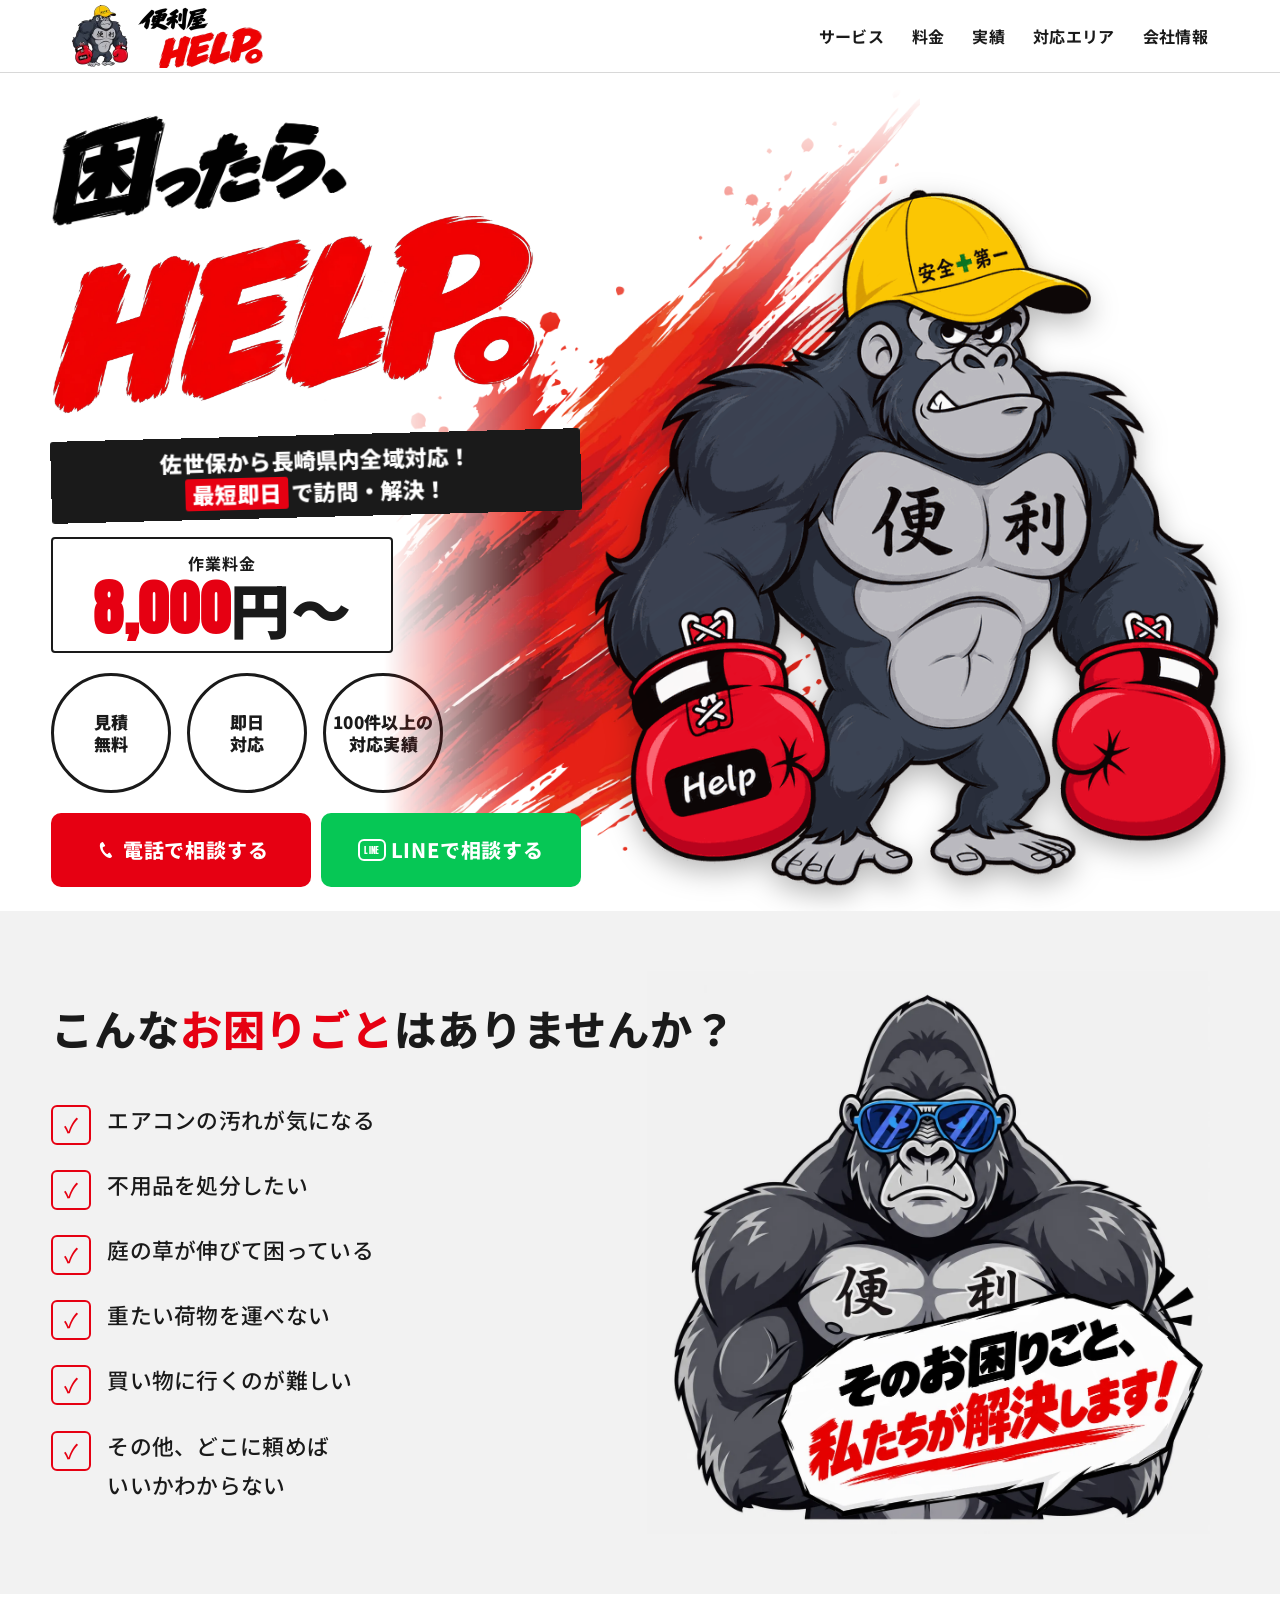
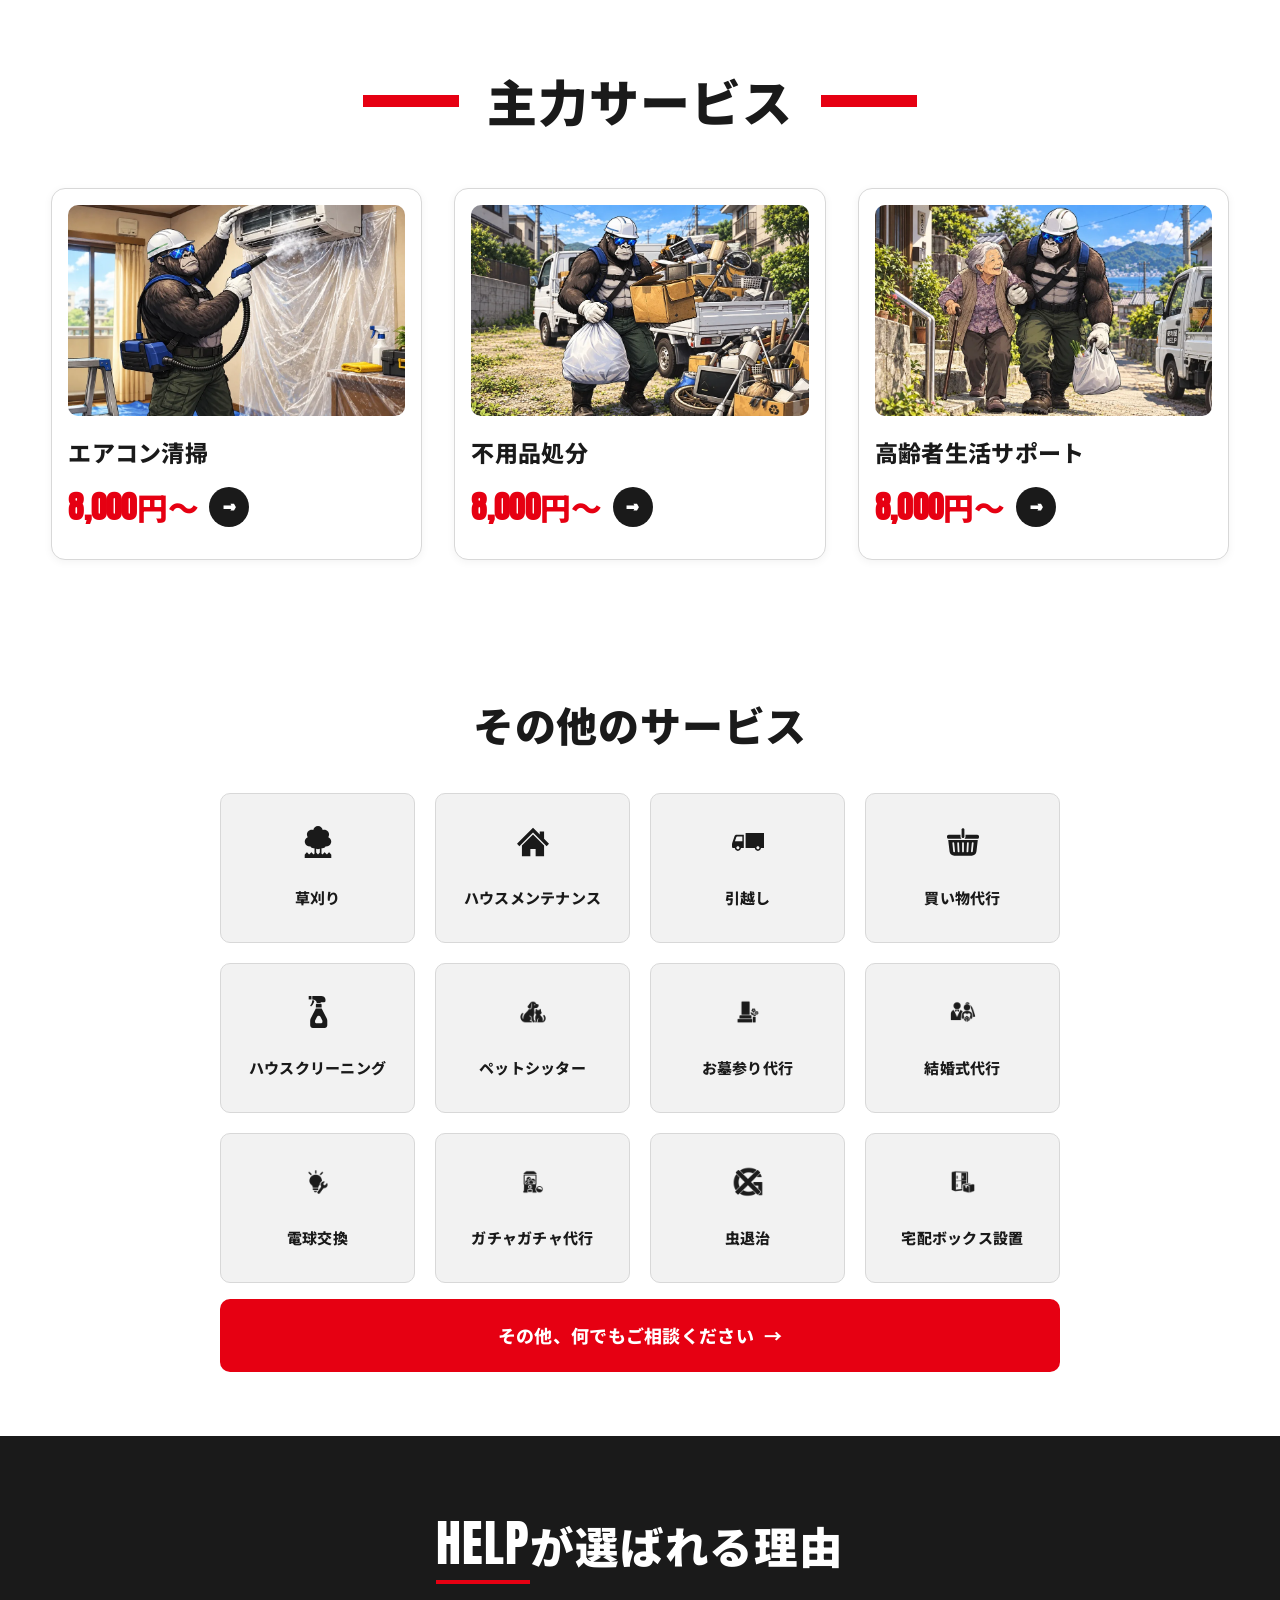
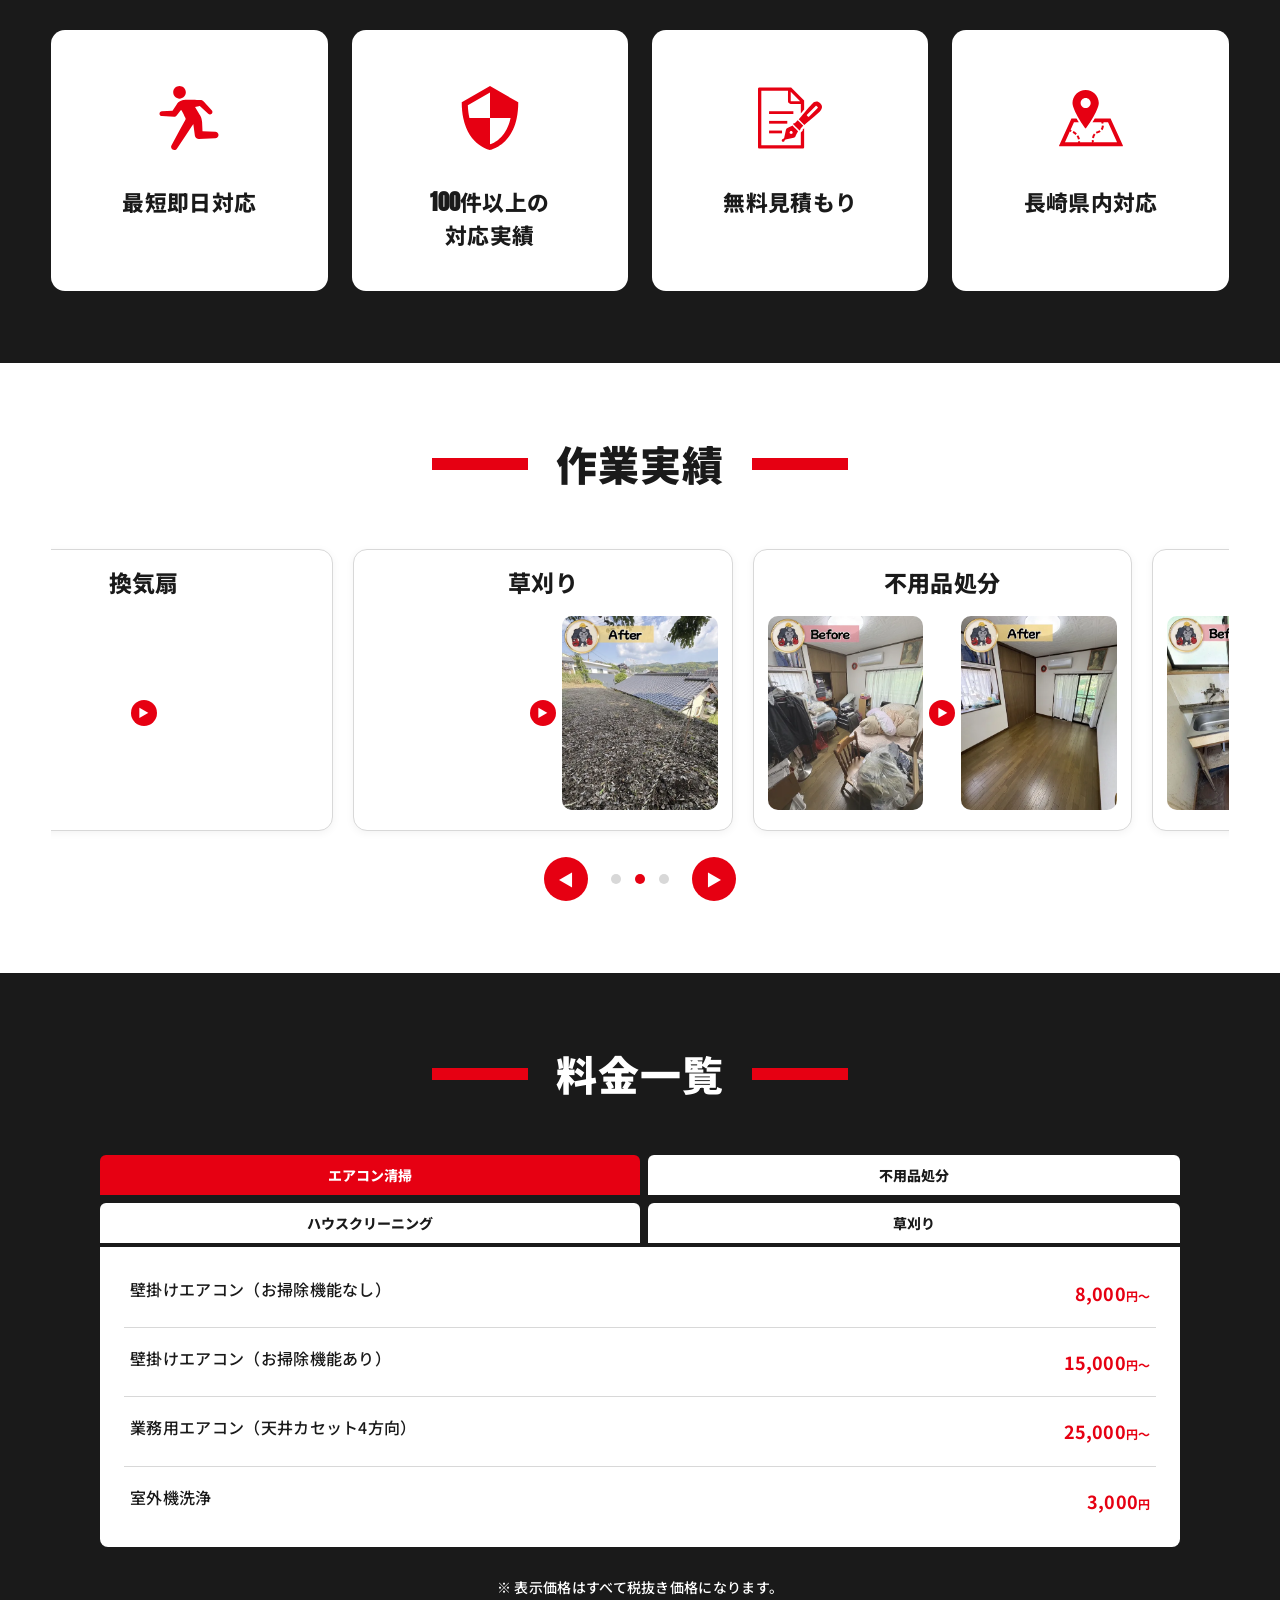
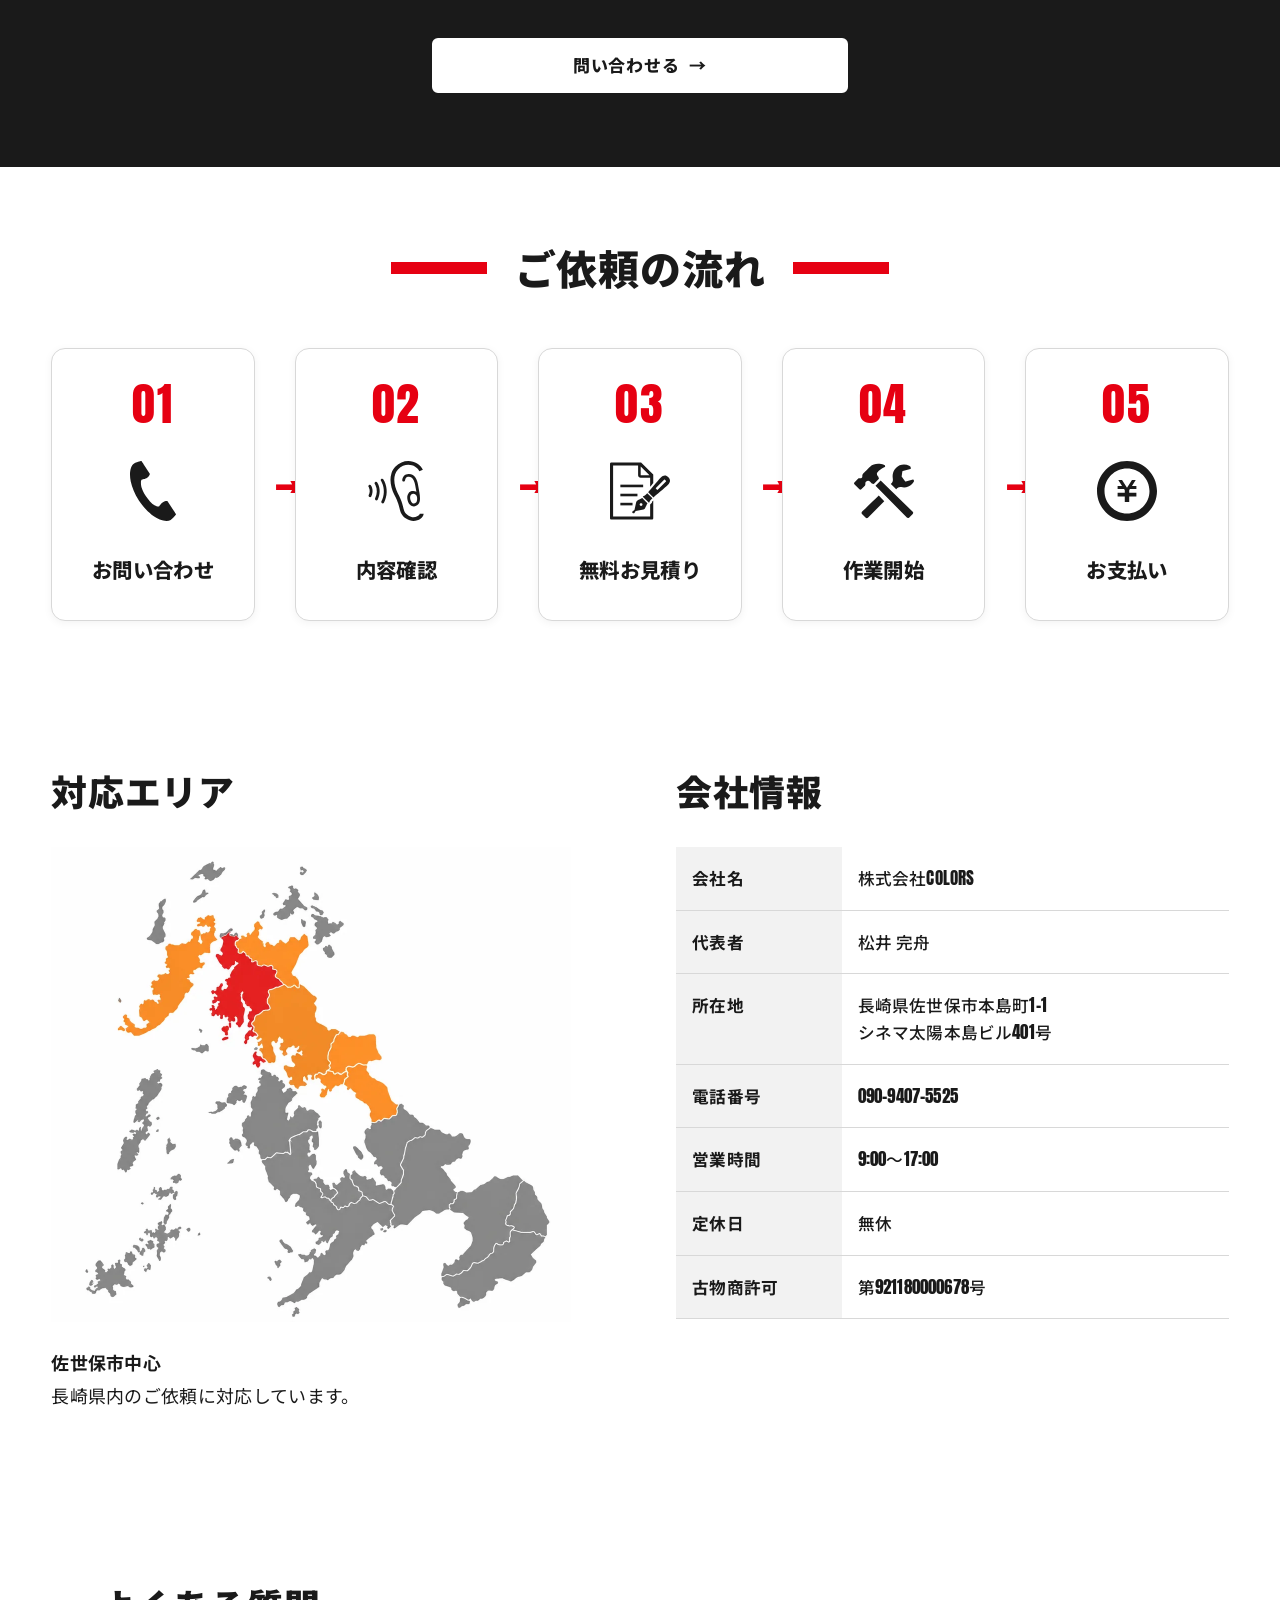
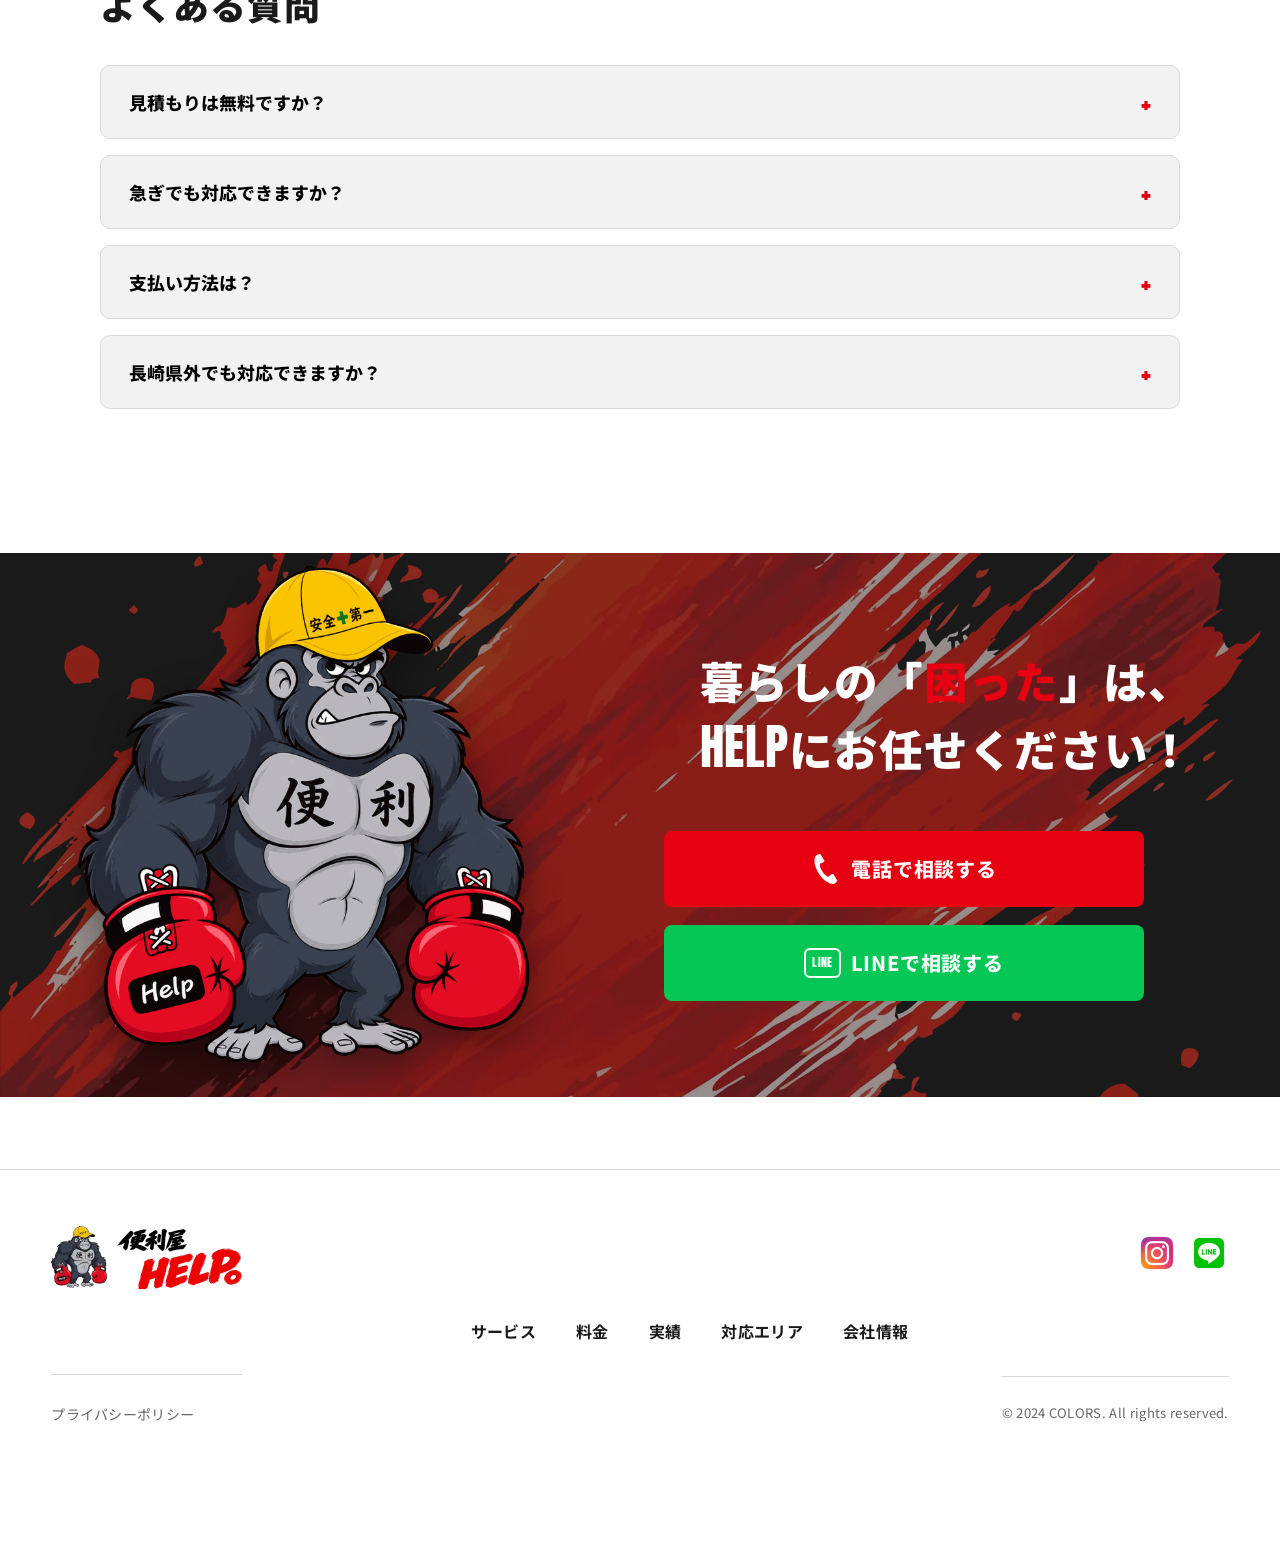
==== index.html @ cf002271 "料金一覧の価格フォントをAntonからNoto Sans JP Boldに変更 価格表示が太すぎるとの指摘を受け、数字部分のフォントをAnton/Zen Kaku Gothic Newから本文と同じN" ====
<!DOCTYPE html>
<html lang="ja">
<head>
<meta charset="UTF-8">
<meta name="viewport" content="width=device-width, initial-scale=1.0">
<title>便利屋HELP | ワイヤーフレーム</title>
<meta name="robots" content="noindex, nofollow">
<meta name="description" content="便利屋HELP モバイル版ワイヤーフレーム（骨格）。テキスト・画像は後から差し替え可能な構造。">
<link rel="preload" as="image" href="images/fv-komattara.webp" type="image/webp">
<link rel="preload" as="image" href="images/fv-help.webp" type="image/webp">
<link rel="preload" as="image" href="images/fv-gorilla.png">
<link rel="preload" as="image" type="image/webp" imagesrcset="images/fv-bg-red-1280.webp 1280w, images/fv-bg-red-2560.webp 2560w" imagesizes="(min-width: 960px) 70vw, 100vw">
<link rel="preload" as="image" href="images/gorilla-2.webp" type="image/webp">
<link rel="preconnect" href="https://fonts.googleapis.com">
<link rel="preconnect" href="https://fonts.gstatic.com" crossorigin>
<link href="https://fonts.googleapis.com/css2?family=Anton&family=Noto+Sans+JP:wght@400;500;700;800;900&family=Zen+Kaku+Gothic+New:wght@900&display=swap" rel="stylesheet">
<script>
/* スクロールアニメーション用：JSが動く環境だけ非表示状態を有効にする
   （視差効果を減らす設定では付けない）。script.js が読み込めなかった時の保険として
   4秒たっても準備完了にならなければ外す。 */
(function () {
  var root = document.documentElement;
  if (!window.matchMedia || window.matchMedia('(prefers-reduced-motion: reduce)').matches) { return; }
  root.classList.add('js-anim');
  setTimeout(function () {
    if (!window.helpRevealReady) { root.classList.remove('js-anim'); }
  }, 4000);
})();
</script>
<link rel="stylesheet" href="style.css?v=20261015-4">
</head>
<body>

<!-- ============================================================
     OPENING LOADER
     ゲージ(円)→ゲージ・ゴリラをフェードアウト→決め台詞を画面いっぱいに表示
     →フェードアウトの演出。
     参考実装: hertz-sasebo/HOME-PAGE の #loader と同じ仕組み
     （SVG円のstroke-dasharray/dashoffsetでゲージ描画、
     requestAnimationFrame + easeInOutCubicで進行）。
     ゴリラ画像(images/fv-gorilla.png)をゲージの先端に乗せて
     円周上を一周させ、決め台詞はFVと同じ画像
     （fv-komattara.png / fv-help.png）を使い回す。
     ============================================================ -->
<div id="openingLoader" class="opening-loader" role="status" aria-label="読み込み中">
  <div class="opening-loader__inner">
    <div class="opening-loader__ring-wrap" id="openingLoaderRingWrap">
      <svg class="opening-loader__ring" viewBox="0 0 100 100" aria-hidden="true">
        <circle class="opening-loader__track" cx="50" cy="50" r="42"></circle>
        <circle id="openingLoaderArc" class="opening-loader__progress" cx="50" cy="50" r="42" transform="rotate(-90 50 50)"></circle>
      </svg>
      <img class="opening-loader__gorilla" id="openingLoaderGorilla" src="images/fv-gorilla.png" width="700" height="769" alt="" aria-hidden="true">
    </div>
    <div class="opening-loader__foot">
      <span id="openingLoaderCounter" class="opening-loader__counter">000%</span>
    </div>
  </div>
  <div id="openingLoaderCopy" class="opening-loader__copy">
    <picture><source srcset="images/fv-komattara.webp" type="image/webp"><img class="opening-loader__copy-jp" id="openingLoaderJp" src="images/fv-komattara.png?v=20261015" alt="困ったら、" width="1340" height="637"></picture>
    <picture><source srcset="images/fv-help.webp" type="image/webp"><img class="opening-loader__copy-help" id="openingLoaderHelp" src="images/fv-help.png?v=20261015" alt="HELP。" width="1658" height="683"></picture>
  </div>
  <button type="button" class="opening-loader__skip" id="openingLoaderSkip" aria-label="演出をスキップ">SKIP</button>
</div>
<noscript><style>#openingLoader{display:none}</style></noscript>
<script>
/* JS無効時・2回目以降の訪問時に一瞬でも表示させないための
   同期的な先行チェック（本体の演出ロジックはscript.js側）。 */
(function () {
  try {
    if (sessionStorage.getItem('helpOpeningLoaderShown') === '1') {
      var el = document.getElementById('openingLoader');
      if (el) { el.style.display = 'none'; }
    }
  } catch (e) {}
})();
</script>

<!-- ============================================================
     HEADER
     ============================================================ -->
<header class="site-header" id="siteHeader">
  <div class="container header-inner">
    <a href="#fv" class="logo">
      <picture><source srcset="images/logo-help-gorilla.webp" type="image/webp"><img src="images/logo-help-gorilla.png?v=20261015" alt="便利屋HELP" class="logo__img" width="382" height="126"></picture>
    </a>

    <nav class="gnav" id="gnav" aria-label="グローバルナビゲーション">
      <ul class="gnav__list">
        <li><a href="#main-services">サービス</a></li>
        <li><a href="#prices">料金</a></li>
        <li><a href="#works">実績</a></li>
        <li><a href="#area-company">対応エリア</a></li>
        <li><a href="#area-company">会社情報</a></li>
      </ul>
    </nav>

    <button type="button" class="hamburger" id="hamburger" aria-label="メニューを開く" aria-expanded="false" aria-controls="gnav">
      <span></span><span></span><span></span>
    </button>
  </div>
</header>

<main>

  <!-- ============================================================
       01 | ファーストビュー
       ============================================================ -->
  <section id="fv" class="section fv" data-reveal-on="loader">
    <div class="fv__inner">

      <h1 class="fv__title reveal" data-reveal-delay="0.1">
        <picture><source srcset="images/fv-komattara.webp" type="image/webp"><img class="fv__title-img fv__title-img--jp" src="images/fv-komattara.png?v=20261015" alt="困ったら、" width="1340" height="637"></picture>
        <picture><source srcset="images/fv-help.webp" type="image/webp"><img class="fv__title-img fv__title-img--help" src="images/fv-help.png?v=20261015" alt="HELP。" width="1658" height="683"></picture>
      </h1>

      <div class="fv__visual">
        <picture><source type="image/webp" srcset="images/fv-bg-red-1280.webp 1280w, images/fv-bg-red-2560.webp 2560w" sizes="(min-width: 960px) 70vw, 100vw"><img class="fv__visual-bg reveal reveal--fade" data-reveal-delay="0.25" src="images/fv-bg-red-1280.png" alt="" aria-hidden="true" width="1280" height="1904"></picture>
        <img class="fv__gorilla reveal reveal--right" data-reveal-delay="0.25" src="images/fv-gorilla.png" alt="便利屋HELPのゴリラキャラクター" width="700" height="769">
        <p class="fv__band reveal" data-reveal-delay="0.4">
          <span class="fv__band-line">佐世保から長崎県内全域対応！</span>
          <span class="fv__band-line"><span class="fv__band-em">最短即日</span>で訪問・解決！</span>
        </p>
      </div>

      <p class="fv__price reveal" data-reveal-delay="0.4">
        <span class="fv__price-label">作業料金</span>
        <span class="fv__price-value"><span class="fv__price-num">8,000</span>円〜</span>
      </p>

      <ul class="fv__badges reveal" data-reveal-delay="0.4">
        <li class="fv__badge">見積<br>無料</li>
        <li class="fv__badge">即日<br>対応</li>
        <li class="fv__badge">100件以上の<br>対応実績</li>
      </ul>

      <div class="fv__cta reveal" data-reveal-delay="0.55">
        <a href="tel:09065869995" class="btn btn--tel">
          <span class="btn__icon btn__icon--phone" aria-hidden="true"><i class="icon" style="--icon:url(images/icons/phone.svg)"></i></span>
          電話で相談する
        </a>
        <a href="https://lin.ee/pJm7vTQ" class="btn btn--line">
          <span class="btn__icon" aria-hidden="true">LINE</span>
          LINEで相談する
        </a>
      </div>

      <a class="fv__scroll" href="#problems">
        SCROLL
      </a>

    </div>
  </section>


  <!-- ============================================================
       03 | こんなお困りごとはありませんか？
       ============================================================ -->
  <section id="problems" class="section problems">
    <div class="container problems__inner" data-reveal-together>
      <div class="problems__body">
        <h2 class="heading heading--plain reveal">
          こんな<span class="is-red">お困りごと</span>は<br>ありませんか？
        </h2>

        <ul class="problem-list" data-reveal-delay="0.1" data-reveal-stagger="0.08">
          <li class="reveal reveal--left">エアコンの汚れが気になる</li>
          <li class="reveal reveal--left">不用品を処分したい</li>
          <li class="reveal reveal--left">庭の草が伸びて困っている</li>
          <li class="reveal reveal--left">重たい荷物を運べない</li>
          <li class="reveal reveal--left">買い物に行くのが難しい</li>
          <li class="reveal reveal--left">その他、どこに頼めば<br class="problems__break">いいかわからない</li>
        </ul>
      </div>

      <div class="problems__char">
        <picture><source srcset="images/gorilla-2.webp" type="image/webp"><img class="problems__gorilla reveal reveal--pop" data-reveal-delay="0.8" src="images/gorilla-2.jpg?v=20261015" alt="" width="1254" height="1254"></picture>
        <picture><source srcset="images/そのお困りごと、私たちが解決します！.webp" type="image/webp"><img class="problems__balloon reveal reveal--pop" data-reveal-delay="0.9" src="images/そのお困りごと、私たちが解決します！.png?v=20261015" alt="そのお困りごと、私たちが解決します！" width="1000" height="667"></picture>
      </div>
    </div>
  </section>


  <!-- ============================================================
       04 | 主力サービス
       ============================================================ -->
  <section id="main-services" class="section main-services">
    <div class="container">
      <h2 class="heading heading--slash reveal">主力サービス</h2>

      <div class="service-cards" data-reveal-delay="0.1" data-reveal-stagger="0.12">
        <article class="service-card reveal">
          <picture><source srcset="images/services/aircon-cleaning.webp" type="image/webp"><img src="images/services/aircon-cleaning.jpg?v=20261015" alt="エアコン清掃" class="service-card__img" width="1000" height="625" loading="lazy" decoding="async"></picture>
          <h3 class="service-card__name">エアコン清掃</h3>
          <p class="service-card__price">8,000円〜 <span class="service-card__arrow" aria-hidden="true">→</span></p>
        </article>

        <article class="service-card reveal">
          <picture><source srcset="images/services/waste-disposal.webp" type="image/webp"><img src="images/services/waste-disposal.jpg?v=20261015" alt="不用品処分" class="service-card__img" width="1000" height="625" loading="lazy" decoding="async"></picture>
          <h3 class="service-card__name">不用品処分</h3>
          <p class="service-card__price">8,000円〜 <span class="service-card__arrow" aria-hidden="true">→</span></p>
        </article>

        <article class="service-card reveal">
          <picture><source srcset="images/services/elderly-support.webp" type="image/webp"><img src="images/services/elderly-support.jpg?v=20261015" alt="高齢者生活サポート" class="service-card__img" width="1000" height="626" loading="lazy" decoding="async"></picture>
          <h3 class="service-card__name">高齢者生活サポート</h3>
          <p class="service-card__price">8,000円〜 <span class="service-card__arrow" aria-hidden="true">→</span></p>
        </article>
      </div>
    </div>
  </section>


  <!-- ============================================================
       05 | その他のサービス
       ============================================================ -->
  <section id="other-services" class="section other-services">
    <div class="container">
      <h2 class="heading heading--plain heading--center reveal">その他のサービス</h2>

      <ul class="mini-cards" data-reveal-delay="0.1" data-reveal-stagger="0.04">
        <li class="mini-card reveal">
          <span class="mini-card__icon"><i class="icon" style="--icon:url(images/icons/park.svg)"></i></span>
          <span class="mini-card__name">草刈り</span>
        </li>
        <li class="mini-card reveal">
          <span class="mini-card__icon"><i class="icon" style="--icon:url(images/icons/house.svg)"></i></span>
          <span class="mini-card__name"><span class="mini-card__word">ハウス</span> <span class="mini-card__word">メンテナンス</span></span>
        </li>
        <li class="mini-card reveal">
          <span class="mini-card__icon"><i class="icon" style="--icon:url(images/icons/truck.svg)"></i></span>
          <span class="mini-card__name">引越し</span>
        </li>
        <li class="mini-card reveal">
          <span class="mini-card__icon"><i class="icon" style="--icon:url(images/icons/basket.svg)"></i></span>
          <span class="mini-card__name"><span class="mini-card__word">買い物</span> <span class="mini-card__word">代行</span></span>
        </li>
        <li class="mini-card reveal">
          <span class="mini-card__icon"><i class="icon" style="--icon:url(images/icons/spray.svg)"></i></span>
          <span class="mini-card__name"><span class="mini-card__word">ハウス</span> <span class="mini-card__word">クリーニング</span></span>
        </li>
        <li class="mini-card reveal">
          <span class="mini-card__icon"><i class="icon" style="--icon:url(images/icons/pet-sitter.png)"></i></span>
          <span class="mini-card__name"><span class="mini-card__word">ペット</span> <span class="mini-card__word">シッター</span></span>
        </li>
        <li class="mini-card reveal">
          <span class="mini-card__icon"><i class="icon" style="--icon:url(images/icons/grave-visit.png)"></i></span>
          <span class="mini-card__name"><span class="mini-card__word">お墓参り</span> <span class="mini-card__word">代行</span></span>
        </li>
        <li class="mini-card reveal">
          <span class="mini-card__icon"><i class="icon" style="--icon:url(images/icons/wedding.png)"></i></span>
          <span class="mini-card__name"><span class="mini-card__word">結婚式</span> <span class="mini-card__word">代行</span></span>
        </li>
        <li class="mini-card reveal">
          <span class="mini-card__icon"><i class="icon" style="--icon:url(images/icons/bulb.png)"></i></span>
          <span class="mini-card__name">電球交換</span>
        </li>
        <li class="mini-card reveal">
          <span class="mini-card__icon"><i class="icon" style="--icon:url(images/icons/gacha.png)"></i></span>
          <span class="mini-card__name"><span class="mini-card__word">ガチャガチャ</span> <span class="mini-card__word">代行</span></span>
        </li>
        <li class="mini-card reveal">
          <span class="mini-card__icon"><i class="icon" style="--icon:url(images/icons/pest-control.png)"></i></span>
          <span class="mini-card__name">虫退治</span>
        </li>
        <li class="mini-card reveal">
          <span class="mini-card__icon"><i class="icon" style="--icon:url(images/icons/locker.png)"></i></span>
          <span class="mini-card__name"><span class="mini-card__word">宅配ボックス</span> <span class="mini-card__word">設置</span></span>
        </li>
      </ul>

      <a href="#page-bottom" class="other-services__more reveal" data-reveal-delay="0.6">その他、何でもご相談ください <span aria-hidden="true">→</span></a>
    </div>
  </section>


  <!-- ============================================================
       06 | HELPが選ばれる理由
       ============================================================ -->
  <section id="reasons" class="section reasons">
    <div class="container">
      <h2 class="heading heading--ondark heading--center reveal"><span class="is-underline acc">HELP</span>が選ばれる理由</h2>

      <ul class="reason-cards" data-reveal-delay="0.1" data-reveal-stagger="0.1">
        <li class="reason-card reveal reveal--pop">
          <span class="reason-card__icon"><i class="icon" style="--icon:url(images/icons/rush.svg)"></i></span>
          <span class="reason-card__text">最短即日対応</span>
        </li>
        <li class="reason-card reveal reveal--pop">
          <span class="reason-card__icon"><i class="icon" style="--icon:url(images/icons/security.svg)"></i></span>
          <span class="reason-card__text"><span class="count-up" data-count-to="100">100</span>件以上の<br>対応実績</span>
        </li>
        <li class="reason-card reveal reveal--pop">
          <span class="reason-card__icon"><i class="icon" style="--icon:url(images/icons/doc-pen.svg)"></i></span>
          <span class="reason-card__text">無料見積もり</span>
        </li>
        <li class="reason-card reveal reveal--pop">
          <span class="reason-card__icon"><i class="icon" style="--icon:url(images/icons/pin.svg)"></i></span>
          <span class="reason-card__text">長崎県内対応</span>
        </li>
      </ul>
    </div>
  </section>


  <!-- ============================================================
       07 | 作業実績
       ============================================================ -->
  <section id="works" class="section works">
    <div class="container">
      <h2 class="heading heading--slash reveal">作業実績</h2>

      <!-- PC・タブレット：1ページ3ボックス×3ページ / スマホ：1ページ2ボックス×4ページ -->
      <div class="works-carousel reveal" data-reveal-delay="0.1" data-works-carousel>
      <div class="work-cards">
        <article class="work-card">
          <h3 class="work-card__name">換気扇</h3>
          <div class="work-card__compare">
            <picture><source srcset="images/works/vent-before.webp" type="image/webp"><img src="images/works/vent-before.jpg?v=20261015" alt="換気扇清掃 施工前" class="work-card__img" width="493" height="600" loading="lazy" decoding="async"></picture>
            <span class="work-card__mid" aria-hidden="true">▶</span>
            <picture><source srcset="images/works/vent-after.webp" type="image/webp"><img src="images/works/vent-after.jpg?v=20261015" alt="換気扇清掃 施工後" class="work-card__img" width="492" height="600" loading="lazy" decoding="async"></picture>
          </div>
        </article>

        <article class="work-card">
          <h3 class="work-card__name">草刈り</h3>
          <div class="work-card__compare">
            <picture><source srcset="images/works/grass-before.webp" type="image/webp"><img src="images/works/grass-before.jpg?v=20261015" alt="草刈り 施工前" class="work-card__img" width="488" height="600" loading="lazy" decoding="async"></picture>
            <span class="work-card__mid" aria-hidden="true">▶</span>
            <picture><source srcset="images/works/grass-after.webp" type="image/webp"><img src="images/works/grass-after.jpg?v=20261015" alt="草刈り 施工後" class="work-card__img" width="488" height="600" loading="lazy" decoding="async"></picture>
          </div>
        </article>

        <article class="work-card work-card--pc-only">
          <h3 class="work-card__name">不用品処分</h3>
          <div class="work-card__compare">
            <picture><source srcset="images/works/waste-before.webp" type="image/webp"><img src="images/works/waste-before.jpg?v=20261015" alt="不用品処分 施工前" class="work-card__img" width="483" height="600" loading="lazy" decoding="async"></picture>
            <span class="work-card__mid" aria-hidden="true">▶</span>
            <picture><source srcset="images/works/waste-after.webp" type="image/webp"><img src="images/works/waste-after.jpg?v=20261015" alt="不用品処分 施工後" class="work-card__img" width="489" height="600" loading="lazy" decoding="async"></picture>
          </div>
        </article>

        <article class="work-card">
          <h3 class="work-card__name">キッチン</h3>
          <div class="work-card__compare">
            <picture><source srcset="images/works/kitchen-before.webp" type="image/webp"><img src="images/works/kitchen-before.jpg?v=20261015" alt="キッチン 施工前" class="work-card__img" loading="lazy" width="489" height="600" decoding="async"></picture>
            <span class="work-card__mid" aria-hidden="true">▶</span>
            <picture><source srcset="images/works/kitchen-after.webp" type="image/webp"><img src="images/works/kitchen-after.jpg?v=20261015" alt="キッチン 施工後" class="work-card__img" loading="lazy" width="489" height="600" decoding="async"></picture>
          </div>
        </article>

        <article class="work-card">
          <h3 class="work-card__name">浴室</h3>
          <div class="work-card__compare">
            <picture><source srcset="images/works/bath-before.webp" type="image/webp"><img src="images/works/bath-before.jpg?v=20261015" alt="浴室 施工前" class="work-card__img" loading="lazy" width="492" height="600" decoding="async"></picture>
            <span class="work-card__mid" aria-hidden="true">▶</span>
            <picture><source srcset="images/works/bath-after.webp" type="image/webp"><img src="images/works/bath-after.jpg?v=20261015" alt="浴室 施工後" class="work-card__img" loading="lazy" width="490" height="600" decoding="async"></picture>
          </div>
        </article>

        <article class="work-card">
          <h3 class="work-card__name">トイレ</h3>
          <div class="work-card__compare">
            <picture><source srcset="images/works/toilet-before.webp" type="image/webp"><img src="images/works/toilet-before.jpg?v=20261015" alt="トイレ 施工前" class="work-card__img" loading="lazy" width="488" height="600" decoding="async"></picture>
            <span class="work-card__mid" aria-hidden="true">▶</span>
            <picture><source srcset="images/works/toilet-after.webp" type="image/webp"><img src="images/works/toilet-after.jpg?v=20261015" alt="トイレ 施工後" class="work-card__img" loading="lazy" width="489" height="600" decoding="async"></picture>
          </div>
        </article>

        <article class="work-card">
          <h3 class="work-card__name">窓清掃</h3>
          <div class="work-card__compare">
            <picture><source srcset="images/works/window-before.webp" type="image/webp"><img src="images/works/window-before.jpg?v=20261015" alt="窓清掃 施工前" class="work-card__img" loading="lazy" width="484" height="600" decoding="async"></picture>
            <span class="work-card__mid" aria-hidden="true">▶</span>
            <picture><source srcset="images/works/window-after.webp" type="image/webp"><img src="images/works/window-after.jpg?v=20261015" alt="窓清掃 施工後" class="work-card__img" loading="lazy" width="485" height="600" decoding="async"></picture>
          </div>
        </article>

        <article class="work-card">
          <h3 class="work-card__name">タイルカーペット施工</h3>
          <div class="work-card__compare">
            <picture><source srcset="images/works/carpet-before.webp" type="image/webp"><img src="images/works/carpet-before.jpg?v=20261015" alt="タイルカーペット施工 施工前" class="work-card__img" loading="lazy" width="490" height="600" decoding="async"></picture>
            <span class="work-card__mid" aria-hidden="true">▶</span>
            <picture><source srcset="images/works/carpet-after.webp" type="image/webp"><img src="images/works/carpet-after.jpg?v=20261015" alt="タイルカーペット施工 施工後" class="work-card__img" loading="lazy" width="484" height="600" decoding="async"></picture>
          </div>
        </article>

        <article class="work-card">
          <h3 class="work-card__name">家具組み立て</h3>
          <div class="work-card__compare">
            <picture><source srcset="images/works/furniture-before.webp" type="image/webp"><img src="images/works/furniture-before.jpg?v=20261015" alt="家具組み立て 施工前" class="work-card__img" loading="lazy" width="480" height="600" decoding="async"></picture>
            <span class="work-card__mid" aria-hidden="true">▶</span>
            <picture><source srcset="images/works/furniture-after.webp" type="image/webp"><img src="images/works/furniture-after.jpg?v=20261015" alt="家具組み立て 施工後" class="work-card__img" loading="lazy" width="480" height="600" decoding="async"></picture>
          </div>
        </article>
      </div>
      <div class="works-carousel__controls">
        <button type="button" class="works-carousel__arrow works-carousel__arrow--prev" aria-label="前の実績へ">&#9664;</button>
        <div class="works-carousel__dots"></div>
        <button type="button" class="works-carousel__arrow works-carousel__arrow--next" aria-label="次の実績へ">&#9654;</button>
      </div>
      </div><!-- /.works-carousel -->
    </div>
  </section>


  <!-- ============================================================
       08 | 料金一覧
       ============================================================ -->
  <section id="prices" class="section prices">
    <div class="container">
      <h2 class="heading heading--slash heading--ondark reveal">料金一覧</h2>

      <div class="price-tabs reveal" data-reveal-delay="0.1" role="tablist" aria-label="料金カテゴリ">
        <button class="price-tab is-active" role="tab" aria-selected="true" data-target="price-ac">エアコン清掃</button>
        <button class="price-tab" role="tab" aria-selected="false" data-target="price-waste">不用品処分</button>
        <button class="price-tab" role="tab" aria-selected="false" data-target="price-house">ハウスクリーニング</button>
        <button class="price-tab" role="tab" aria-selected="false" data-target="price-grass">草刈り</button>
      </div>

      <div class="price-panels reveal" data-reveal-delay="0.1">
        <div class="price-panel is-active" id="price-ac" role="tabpanel">
          <p class="price-panel__head"><span class="price-panel__name">エアコン清掃</span><span class="price-panel__from">8,000円〜</span></p>
          <button type="button" class="price-panel__more" aria-expanded="false" aria-controls="price-ac-detail"><span class="price-panel__label price-panel__label--open">詳細を見る</span><span class="price-panel__label price-panel__label--close">詳細を閉じる</span><span class="price-panel__arrow" aria-hidden="true">→</span></button>
          <div class="price-panel__detail" id="price-ac-detail"><div class="price-panel__inner">
          <table class="price-table">
            <tbody>
              <tr><th>壁掛けエアコン（お掃除機能なし）</th><td><span class="price-table__num">8,000</span><span class="price-table__unit">円〜</span></td></tr>
              <tr><th>壁掛けエアコン（お掃除機能あり）</th><td><span class="price-table__num">15,000</span><span class="price-table__unit">円〜</span></td></tr>
              <tr><th>業務用エアコン（天井カセット4方向）</th><td><span class="price-table__num">25,000</span><span class="price-table__unit">円〜</span></td></tr>
              <tr><th>室外機洗浄</th><td><span class="price-table__num">3,000</span><span class="price-table__unit">円</span></td></tr>
            </tbody>
          </table>
          </div></div>
        </div>

        <div class="price-panel" id="price-waste" role="tabpanel" hidden>
          <p class="price-panel__head"><span class="price-panel__name">不用品処分</span><span class="price-panel__from">8,000円〜</span></p>
          <button type="button" class="price-panel__more" aria-expanded="false" aria-controls="price-waste-detail"><span class="price-panel__label price-panel__label--open">詳細を見る</span><span class="price-panel__label price-panel__label--close">詳細を閉じる</span><span class="price-panel__arrow" aria-hidden="true">→</span></button>
          <div class="price-panel__detail" id="price-waste-detail"><div class="price-panel__inner">
          <table class="price-table">
            <tbody>
              <tr><th>家庭用不用品回収</th><td><span class="price-table__num">8,000</span><span class="price-table__unit">円〜</span></td></tr>
              <tr><th>軽トラ1台（リサイクル商品以外）</th><td><span class="price-table__num">15,000</span><span class="price-table__unit">円〜</span></td></tr>
              <tr><th>分別</th><td><span class="price-table__num">3,000</span><span class="price-table__unit">円〜</span></td></tr>
              <tr><th>駐車場なし運び出し</th><td><span class="price-table__num">3,000</span><span class="price-table__unit">円／人</span></td></tr>
            </tbody>
          </table>
          </div></div>
        </div>
        <div class="price-panel" id="price-house" role="tabpanel" hidden>
          <p class="price-panel__head"><span class="price-panel__name">ハウスクリーニング</span><span class="price-panel__from">15,000円〜</span></p>
          <button type="button" class="price-panel__more" aria-expanded="false" aria-controls="price-house-detail"><span class="price-panel__label price-panel__label--open">詳細を見る</span><span class="price-panel__label price-panel__label--close">詳細を閉じる</span><span class="price-panel__arrow" aria-hidden="true">→</span></button>
          <div class="price-panel__detail" id="price-house-detail"><div class="price-panel__inner">
          <table class="price-table">
            <tbody>
              <tr><th>1K・1R</th><td><span class="price-table__num">15,000</span><span class="price-table__unit">円〜</span></td></tr>
              <tr><th>1LDK</th><td><span class="price-table__num">24,000</span><span class="price-table__unit">円〜</span></td></tr>
              <tr><th>2LDK</th><td><span class="price-table__num">33,000</span><span class="price-table__unit">円〜</span></td></tr>
              <tr><th>3LDK</th><td><span class="price-table__num">42,000</span><span class="price-table__unit">円〜</span></td></tr>
              <tr><th>一戸建／その他</th><td><span class="price-table__num">要相談</span></td></tr>
            </tbody>
          </table>
          </div></div>
        </div>
        <div class="price-panel" id="price-grass" role="tabpanel" hidden>
          <p class="price-panel__head"><span class="price-panel__name">草刈り</span><span class="price-panel__from">8,000円〜</span></p>
          <button type="button" class="price-panel__more" aria-expanded="false" aria-controls="price-grass-detail"><span class="price-panel__label price-panel__label--open">詳細を見る</span><span class="price-panel__label price-panel__label--close">詳細を閉じる</span><span class="price-panel__arrow" aria-hidden="true">→</span></button>
          <div class="price-panel__detail" id="price-grass-detail"><div class="price-panel__inner">
          <table class="price-table">
            <tbody>
              <tr><th>草刈り</th><td><span class="price-table__num">8,000</span><span class="price-table__unit">円〜</span></td></tr>
              <tr><th>範囲計算（無料相談可）</th><td><span class="price-table__num">200</span><span class="price-table__unit">円〜</span><span class="price-table__num">300</span><span class="price-table__unit">円／㎡</span></td></tr>
              <tr><th>除草剤（要お見積り）</th><td><span class="price-table__num">100</span><span class="price-table__unit">円〜</span><span class="price-table__num">200</span><span class="price-table__unit">円／㎡</span></td></tr>
            </tbody>
          </table>
          </div></div>
        </div>
      </div>

      <p class="price-note reveal" data-reveal-delay="0.1">※ 表示価格はすべて税抜き価格になります。</p>

      <div class="section__more reveal" data-reveal-delay="0.1">
        <a href="#page-bottom" class="btn btn--outline">問い合わせる <span aria-hidden="true">→</span></a>
      </div>
    </div>
  </section>


  <!-- ============================================================
       09 | ご依頼の流れ
       ============================================================ -->
  <section id="flow" class="section flow">
    <div class="container">
      <h2 class="heading heading--slash reveal">ご依頼の流れ</h2>

      <ol class="flow-steps" data-reveal-together data-reveal-delay="0.1" data-reveal-stagger="0.15">
        <li class="flow-step reveal">
          <span class="flow-step__num">01</span>
          <span class="flow-step__icon"><i class="icon" style="--icon:url(images/icons/phone.svg)"></i></span>
          <span class="flow-step__label">お問い合わせ</span>
        </li>
        <li class="flow-step reveal">
          <span class="flow-step__num">02</span>
          <span class="flow-step__icon"><i class="icon" style="--icon:url(images/icons/ear.svg)"></i></span>
          <span class="flow-step__label">内容確認</span>
        </li>
        <li class="flow-step reveal">
          <span class="flow-step__num">03</span>
          <span class="flow-step__icon"><i class="icon" style="--icon:url(images/icons/doc-pen.svg)"></i></span>
          <span class="flow-step__label">無料お見積り</span>
        </li>
        <li class="flow-step reveal">
          <span class="flow-step__num">04</span>
          <span class="flow-step__icon"><i class="icon" style="--icon:url(images/icons/tool.svg)"></i></span>
          <span class="flow-step__label">作業開始</span>
        </li>
        <li class="flow-step reveal">
          <span class="flow-step__num">05</span>
          <span class="flow-step__icon"><i class="icon" style="--icon:url(images/icons/coin-yen.svg)"></i></span>
          <span class="flow-step__label">お支払い</span>
        </li>
      </ol>
    </div>
  </section>


  <!-- ============================================================
       10 | 対応エリア・会社情報
       ============================================================ -->
  <section id="area-company" class="section area-company">
    <div class="container area-company__inner">
      <div class="area">
        <h2 class="heading heading--plain reveal">対応エリア</h2>
        <picture><source srcset="images/area-map.webp" type="image/webp"><img class="area__map reveal reveal--zoom" data-reveal-delay="0.1" src="images/area-map.png?v=20261015" alt="長崎県の対応エリアマップ" width="1040" height="950" loading="lazy" decoding="async"></picture>
        <p class="area__lead reveal" data-reveal-delay="0.25"><b>佐世保市中心</b><br>長崎県内のご依頼に対応しています。</p>
      </div>

      <div class="company">
        <h2 class="heading heading--plain reveal">会社情報</h2>
        <table class="company-table reveal" data-reveal-delay="0.1">
          <tbody>
            <tr><th>会社名</th><td>株式会社COLORS</td></tr>
            <tr><th>代表者</th><td>松井 完舟</td></tr>
            <tr><th>所在地</th><td>長崎県佐世保市本島町1-1<br>シネマ太陽本島ビル401号</td></tr>
            <tr><th>電話番号</th><td>090-9407-5525</td></tr>
            <tr><th>営業時間</th><td>9:00〜17:00</td></tr>
            <tr><th>定休日</th><td>無休</td></tr>
            <tr><th>古物商許可</th><td>第921180000678号</td></tr>
          </tbody>
        </table>
      </div>
    </div>
  </section>


  <!-- ============================================================
       11 | よくある質問
       ============================================================ -->
  <section id="faq" class="section faq">
    <div class="container">
      <h2 class="heading heading--plain reveal">よくある質問</h2>

      <ul class="faq-list reveal" data-reveal-delay="0.1" id="faqList">
        <li class="faq-item">
          <button type="button" class="faq-item__q" aria-expanded="false">
            <span>見積もりは無料ですか？</span>
            <span class="faq-item__mark" aria-hidden="true">+</span>
          </button>
          <div class="faq-item__a"><p>［回答テキストが入ります］</p></div>
        </li>
        <li class="faq-item">
          <button type="button" class="faq-item__q" aria-expanded="false">
            <span>急ぎでも対応できますか？</span>
            <span class="faq-item__mark" aria-hidden="true">+</span>
          </button>
          <div class="faq-item__a"><p>［回答テキストが入ります］</p></div>
        </li>
        <li class="faq-item">
          <button type="button" class="faq-item__q" aria-expanded="false">
            <span>支払い方法は？</span>
            <span class="faq-item__mark" aria-hidden="true">+</span>
          </button>
          <div class="faq-item__a"><p>［回答テキストが入ります］</p></div>
        </li>
        <li class="faq-item">
          <button type="button" class="faq-item__q" aria-expanded="false">
            <span>長崎県外でも対応できますか？</span>
            <span class="faq-item__mark" aria-hidden="true">+</span>
          </button>
          <div class="faq-item__a"><p>［回答テキストが入ります］</p></div>
        </li>
      </ul>
    </div>
  </section>


  <!-- ============================================================
       12 | 最終CTA
       ============================================================ -->
  <section id="cta" class="section final-cta">
    <div class="final-cta__bg ph" role="img" aria-label="背景ビジュアル（画像プレースホルダー）">
      <picture><source type="image/webp" srcset="images/fv-bg-red-1280.webp 1280w, images/fv-bg-red-2560.webp 2560w" sizes="100vw"><img class="final-cta__brush" src="images/fv-bg-red-1280.png" alt="" aria-hidden="true" width="1280" height="1904" loading="lazy" decoding="async"></picture>
      <img class="final-cta__gorilla reveal reveal--pop" src="images/fv-gorilla.png" alt="" aria-hidden="true" width="700" height="769" loading="lazy" decoding="async">

      <div class="container final-cta__inner">
        <p class="final-cta__copy reveal" data-reveal-delay="0.15">暮らしの「<span class="is-red">困った</span>」は、<br><span class="acc">HELP</span>にお任せください！</p>
        <div class="cta-group reveal" data-reveal-delay="0.3">
          <a href="tel:09065869995" class="btn btn--tel">
            <span class="btn__icon btn__icon--phone" aria-hidden="true"><i class="icon" style="--icon:url(images/icons/phone.svg)"></i></span>
            電話で相談する
          </a>
          <a href="https://lin.ee/pJm7vTQ" class="btn btn--line">
            <span class="btn__icon" aria-hidden="true">LINE</span>
            LINEで相談する
          </a>
        </div>
      </div>
    </div>
  </section>

</main>


<!-- ============================================================
     FOOTER
     ============================================================ -->
<footer class="site-footer" id="page-bottom">
  <div class="container site-footer__inner">
    <div class="site-footer__top">
      <a href="#fv" class="logo logo--footer">
        <picture><source srcset="images/logo-help-gorilla.webp" type="image/webp"><img src="images/logo-help-gorilla.png?v=20261015" alt="便利屋HELP" class="logo__img" width="382" height="126" loading="lazy" decoding="async"></picture>
      </a>
      <ul class="sns-list">
        <li><a href="https://www.instagram.com/benriya_help/" class="sns-list__item" aria-label="Instagram"><img src="images/sns-instagram.png?v=20261015" alt="" width="40" height="40" loading="lazy" decoding="async"></a></li>
        <li><a href="https://lin.ee/pJm7vTQ" class="sns-list__item" aria-label="LINE"><picture><source srcset="images/sns-line.webp" type="image/webp"><img src="images/sns-line.jpg?v=20261015" alt="" width="40" height="40" loading="lazy" decoding="async"></picture></a></li>
      </ul>
    </div>

    <nav class="fnav" aria-label="フッターナビゲーション">
      <ul>
        <li><a href="#main-services">サービス</a></li>
        <li><a href="#prices">料金</a></li>
        <li><a href="#works">実績</a></li>
        <li><a href="#area-company">対応エリア</a></li>
        <li><a href="#area-company">会社情報</a></li>
      </ul>
    </nav>

    <p class="fnav__sub"><a href="#">プライバシーポリシー</a></p>
    <p class="copyright">&copy; 2024 COLORS. All rights reserved.</p>
  </div>
</footer>


<!-- ============================================================
     追従CTA（FVを過ぎたら透過→表示 / FAQ末尾を画面下部が通過したら非表示）
     ============================================================ -->
<div class="floating-cta" id="floatingCta" aria-hidden="true">
  <div class="floating-cta__inner">
    <a href="tel:09065869995" class="btn btn--tel">
      <span class="btn__icon btn__icon--phone" aria-hidden="true"><i class="icon" style="--icon:url(images/icons/phone.svg)"></i></span>
      電話で相談する
    </a>
    <a href="https://lin.ee/pJm7vTQ" class="btn btn--line">
      <span class="btn__icon" aria-hidden="true">LINE</span>
      LINEで相談する
    </a>
  </div>
</div>

<script src="script.js?v=20261015-2"></script>
</body>
</html>
---- style.css ----
/* ============================================================
   便利屋HELP ワイヤーフレーム
   - モバイルファースト設計。@media (min-width: 768px) でPC展開。
   - 装飾は最小限。情報構造の確認が目的。
   - セクション順は index.html のコメント番号 01〜12 と対応。
   ============================================================ */

/* ---------- 0. トークン / リセット ---------- */
:root {
  --red: #e60012;
  --red-dark: #c1000f;
  --black: #1a1a1a;
  --white: #ffffff;
  --gray: #f2f2f2;
  --gray-2: #e7e7e7;
  --line: #d8d8d8;
  --text: #1a1a1a;
  --text-muted: #666;
  --line-green: #06c755;

  --container: 1080px;
  --gutter: 20px;
  --radius: 10px;

  /* ---------- Typography ----------
     日本語 → Noto Sans JP / 英字・強調数字 → Anton
     コンポーネントごとに個別指定せず、必ずこの変数を使う。 */
  --font-jp: "Noto Sans JP", "Hiragino Kaku Gothic ProN", "Hiragino Sans",
             "Yu Gothic", Meiryo, system-ui, sans-serif;
  --font-display: "Anton", "Arial Narrow", Impact, sans-serif;
  /* 数字は Anton・続く日本語（円〜など）は Noto Sans JP に自動フォールバック */
  --font-price: "Anton", var(--font-jp);
  --font: var(--font-jp);           /* 後方互換エイリアス */

  /* font-weight スケール（Noto Sans JP） */
  --fw-body: 400;        /* 本文 */
  --fw-note: 500;        /* 補足 */
  --fw-label: 700;       /* ラベル・ナビ */
  --fw-heading: 800;     /* 通常見出し */
  --fw-heading-max: 900; /* 重要見出し・Hero */
  --fw-btn: 800;         /* ボタン */
}

* { margin: 0; padding: 0; box-sizing: border-box; }

html { scroll-behavior: smooth; scroll-padding-top: 64px; }

body {
  padding-bottom: calc(84px + env(safe-area-inset-bottom, 0px));
  font-family: var(--font-jp);
  font-weight: var(--fw-body);
  color: var(--text);
  background: var(--white);
  line-height: 1.8;
  letter-spacing: .02em;
  -webkit-text-size-adjust: 100%;
  overflow-x: hidden;
}

button, input, select, textarea { font-family: inherit; }

img { max-width: 100%; height: auto; display: block; }
/* WebP 切り替え用の <picture> はレイアウトに影響させない（中の img が直接置かれているのと同じ扱い） */
picture { display: contents; }
picture > source { display: none; }
a { color: inherit; text-decoration: none; }
ul, ol { list-style: none; }

.container {
  width: 100%;
  max-width: var(--container);
  margin-inline: auto;
  padding-inline: var(--gutter);
}

.is-red { color: var(--red); }
.is-underline { border-bottom: 4px solid var(--red); }

/* 英字・強調数字（HELP / 8,000 / 100 / 24H / BEFORE など）を Anton に */
.acc {
  font-family: var(--font-display);
  font-weight: 400;
  font-style: normal;
  letter-spacing: .02em;
}


/* ---------- 画像プレースホルダー共通 ----------
   画像が入る領域を灰色で確保する。
   実装時は .ph を <img> / <picture> に差し替えるだけで済む構造。 */
.ph {
  position: relative;
  display: flex;
  align-items: center;
  justify-content: center;
  background: repeating-linear-gradient(
    -45deg, #ececec, #ececec 10px, #e3e3e3 10px, #e3e3e3 20px);
  border: 1px dashed #b5b5b5;
  border-radius: var(--radius);
  color: #8a8a8a;
  min-height: 120px;
  overflow: hidden;
}
.ph__label {
  font-size: 12px;
  font-weight: 700;
  letter-spacing: .04em;
  text-align: center;
  padding: 4px 8px;
}
.ph--circle { border-radius: 50%; min-height: 0; }
.ph--tall { min-height: 320px; }

/* ---------- アイコン共通（SVGマスク方式） ----------
   <i class="icon" style="--icon:url(images/icons/xxx.svg)"></i>
   色は親の color を継承。差し替えは SVG ファイルの入れ替えのみ。 */
.icon {
  display: block;
  width: 100%;
  height: 100%;
  background-color: currentColor;
  -webkit-mask: var(--icon) center / contain no-repeat;
          mask: var(--icon) center / contain no-repeat;
}

/* アイコンを載せる枠は中央寄せグリッドに */
.mini-card__icon,
.reason-card__icon,
.flow-step__icon {
  display: grid;
  place-items: center;
  min-height: 0;
}


/* ---------- 見出し共通（Noto Sans JP 900 / 視線を止めるLP見出し） ---------- */
.heading {
  font-family: var(--font-jp);
  font-weight: var(--fw-heading-max);
  font-size: clamp(23px, 6.2vw, 28px);
  line-height: 1.4;
  letter-spacing: .02em;
  margin-bottom: 24px;
}
.heading .acc { font-size: 1.15em; }
.heading--center { text-align: center; }
.heading--plain { }
.heading--slash {
  text-align: center;
  position: relative;
  display: flex;
  align-items: center;
  justify-content: center;
  gap: 14px;
}
.heading--slash::before,
.heading--slash::after {
  content: "";
  width: 40px;
  height: 6px;
  background: var(--red);
}
.heading--ondark { color: var(--white); }


/* ---------- ボタン共通（Noto Sans JP 800 / スマホで一瞬で読める） ---------- */
.btn {
  display: flex;
  align-items: center;
  justify-content: center;
  gap: 10px;
  width: 100%;
  min-height: 60px;
  padding: 12px 18px;
  border-radius: 8px;
  font-family: var(--font-jp);
  font-size: 17px;
  font-weight: var(--fw-btn);
  letter-spacing: .04em;
  color: var(--white);
  text-align: center;
  border: none;
  cursor: pointer;
}
.btn__icon {
  display: inline-flex;
  align-items: center;
  justify-content: center;
  min-width: 30px;
  height: 30px;
  padding: 0 6px;
  border: 2px solid currentColor;
  border-radius: 6px;
  font-family: var(--font-display);
  font-size: 12px;
  font-weight: 400;
  letter-spacing: .03em;
}
/* 電話ボタンのアイコン：phone.svg を白で表示（枠なし） */
.btn__icon--phone {
  border: none;
  padding: 0;
  min-width: 24px;
  width: 24px;
  height: 24px;
}
.btn__icon--phone .icon { background-color: var(--white); }
.btn--tel  { background: var(--red); }
.btn--line { background: var(--line-green); }
.btn--outline {
  background: var(--white);
  color: var(--text);
  border: 2px solid var(--black);
  min-height: 54px;
  max-width: 420px;
  margin-inline: auto;
}
.btn--sm { min-height: 46px; font-size: 14px; }

.cta-group {
  display: flex;
  flex-direction: column;
  gap: 12px;
  max-width: 480px;
  margin-inline: auto;
}

.section__more { margin-top: 28px; }


/* ---------- 追従CTA（画面下部固定） ---------- */
.floating-cta {
  position: fixed;
  left: 0;
  right: 0;
  bottom: 0;
  z-index: 80;
  background: rgba(255, 255, 255, .95);
  border-top: 1px solid var(--line);
  box-shadow: 0 -4px 18px rgba(0, 0, 0, .12);
  padding: 10px 12px calc(10px + env(safe-area-inset-bottom, 0px));
  opacity: 0;
  visibility: hidden;
  pointer-events: none;
  transition: opacity .4s ease, visibility 0s linear .4s;
}
.floating-cta.is-visible {
  opacity: 1;
  visibility: visible;
  pointer-events: auto;
  transition: opacity .4s ease, visibility 0s;
}
.floating-cta__inner {
  display: flex;
  gap: 8px;
  max-width: 560px;
  margin-inline: auto;
}
.floating-cta .btn {
  flex: 1 1 0;
  min-width: 0;
  min-height: 50px;
  padding: 8px 6px;
  font-size: clamp(12px, 3.5vw, 15px);
  gap: 6px;
  white-space: nowrap;   /* 改行させず1行で表示 */
}
.floating-cta .btn__icon {
  min-width: 22px;
  height: 22px;
  font-size: 10px;
}
.floating-cta .btn__icon--phone {
  min-width: 19px;
  width: 19px;
  height: 19px;
}


/* ---------- セクション余白共通 ---------- */
.section { padding: 48px 0; }


/* ============================================================
   HEADER
   ============================================================ */
.site-header {
  position: sticky;
  top: 0;
  z-index: 100;
  background: var(--white);
  border-bottom: 1px solid var(--line);
}
.header-inner {
  display: flex;
  align-items: center;
  justify-content: space-between;
  min-height: 60px;
}
.logo {
  display: flex;
  align-items: center;
  gap: 8px;
  font-family: var(--font-jp);
  font-size: 20px;
  font-weight: var(--fw-heading);
  letter-spacing: .01em;
}
.logo__mark {
  display: inline-flex;
  align-items: center;
  justify-content: center;
  width: 34px;
  height: 34px;
  border-radius: 6px;
  overflow: hidden;
}
span.logo__mark {
  background: var(--black);
  color: var(--white);
  font-family: var(--font-display);
  font-size: 11px;
  font-weight: 400;
  transform: rotate(-4deg);
}
img.logo__mark { object-fit: contain; }
/* ロゴ画像（ゴリラ＋便利屋 / HELP。）。ヘッダー・フッター共通の高さ */
.logo__img {
  display: block;
  width: auto;
  height: 54px;
}
.logo__text b {
  color: var(--red);
  font-family: var(--font-display);
  font-weight: 400;
  letter-spacing: .02em;
}

.gnav__list { display: none; }

.hamburger {
  display: flex;
  flex-direction: column;
  justify-content: center;
  gap: 5px;
  width: 40px;
  height: 40px;
  background: none;
  border: none;
  cursor: pointer;
}
.hamburger span {
  display: block;
  width: 26px;
  height: 3px;
  background: var(--black);
  margin-inline: auto;
  transition: transform .2s, opacity .2s;
}
.hamburger.is-open span:nth-child(1) { transform: translateY(8px) rotate(45deg); }
.hamburger.is-open span:nth-child(2) { opacity: 0; }
.hamburger.is-open span:nth-child(3) { transform: translateY(-8px) rotate(-45deg); }

/* モバイル: 開いたときのドロワー */
.gnav {
  position: fixed;
  inset: 60px 0 auto 0;
  background: var(--white);
  border-bottom: 1px solid var(--line);
  transform: translateY(-120%);
  transition: transform .25s ease;
  z-index: 90;
}
.gnav.is-open { transform: translateY(0); }
.gnav.is-open .gnav__list {
  display: block;
  padding: 8px var(--gutter) 16px;
}
.gnav__list li { border-bottom: 1px solid var(--gray-2); }
.gnav__list a {
  display: block;
  padding: 14px 4px;
  font-weight: var(--fw-label);
}


/* ============================================================
   01 | ファーストビュー（1画面に収める）
   ============================================================ */
.fv {
  position: relative;
  overflow: hidden;
  background: var(--white);
  padding: 8px 0 10px;
  /* 100svh をそのまま使うと、ウィンドウ高が異常に大きい環境（PCでモバイル幅
     まで狭めた場合など）で justify-content:space-between が余白を間延びさせる。
     実機のモバイル高では影響しない上限（760px）を設けて抑制する。 */
  min-height: min(calc(100svh - 58px), 760px);
  display: flex;
  flex-direction: column;
}
.fv__inner {
  position: relative;
  flex: 1;
  display: flex;
  flex-direction: column;
  justify-content: space-between;
  gap: clamp(5px, 1.5vh, 15px);
  width: 100%;
  max-width: 100%;
  margin-inline: auto;
  overflow: hidden;
}

/* ---- 見出し「困ったら、HELP。」---- ロゴ画像（images/fv-komattara.png / fv-help.png） ----
   .fv__visual-bg（赤ブラシ背景）を裏に回り込ませるため、position + z-index で
   背景より前面に重ねる。 */
.fv__title {
  position: relative;
  z-index: 3;
  width: 100%;
  overflow: hidden;
  padding: 0 8px;
}
.fv__title-img {
  display: block;
  height: auto;
}
.fv__title-img--jp {
  width: 36%;
  margin: 0 auto -5% 0;   /* 左寄り・控えめなサイズでHELPを引き立てる */
}
.fv__title-img--help {
  width: 80%;
  margin: -6% auto 0;     /* HELP。を主役として大きく強調（詰めて省スペース化） */
}

/* ---- メインビジュアル: 背景（images/fv-bg-red-*.webp / .png。元データは fv-bg-red.svg）+ ゴリラ + 帯 ----
   HELP文字とゴリラを1枚の広告ビジュアルとして見せるため、
   .fv__title に負のmargin-topで重ねて一体化させる。 */
.fv__visual {
  position: relative;
  flex: 1 1 0;
  min-height: 145px;
  max-height: 440px;
  margin-top: -18px;
}
.fv__visual-bg {
  position: absolute;
  top: -70px;   /* 右上が途中で切れて見えないよう、HELP文字の裏まで伸ばす */
  left: 0;
  right: 0;
  width: 100%;
  /* SVGはwidth/height属性を持たずviewBoxのみのため、top+bottomの併用だと
     ブラウザが比率ベースの自動計算にフォールバックし高さが崩れる。
     heightを明示指定して回避する。 */
  height: calc(100% + 70px);
  object-fit: cover;
  object-position: center;
  z-index: 1;
  pointer-events: none;
  user-select: none;
  /* ゴリラの帽子の「安全第一」ラインより上を徐々に透明化し、
     HELP文字を目立たせる。 */
  -webkit-mask-image: linear-gradient(to top, #000 0%, #000 70%, transparent 100%);
          mask-image: linear-gradient(to top, #000 0%, #000 70%, transparent 100%);
}
.fv__gorilla {
  position: absolute;
  left: 50%;
  bottom: 0;
  z-index: 2;
  width: min(72%, 260px);   /* 原画(700x769)の比率を height:auto でそのまま維持 */
  height: auto;
  transform: translateX(-50%);
  pointer-events: none;
  user-select: none;
  filter: drop-shadow(0 10px 14px rgba(0, 0, 0, .28));
}
.fv__band {
  position: absolute;
  left: 50%;
  bottom: -1%;   /* 背景赤の下端（直線の切れ目）を帯で隠す */
  z-index: 4;
  width: 96%;
  max-width: 400px;
  transform: translateX(-50%);
  background: var(--black);
  color: var(--white);
  text-align: center;
  font-family: var(--font-jp);
  font-weight: var(--fw-heading-max);
  font-size: clamp(13px, 3.9vw, 18px);
  line-height: 1.45;
  letter-spacing: .01em;
  padding: 9px 6px;
  border-radius: 3px;
}
.fv__band-line { display: block; white-space: nowrap; }
.fv__band-em {
  display: inline-block;
  background: var(--red);
  color: var(--white);
  padding: 0 7px;
  margin-right: 3px;
  border-radius: 3px;
}

/* ---- 料金タグ ---- */
.fv__price {
  position: relative;
  z-index: 5;
  align-self: center;
  display: inline-flex;
  flex-direction: column;
  align-items: center;
  margin-top: -6px;
  padding: 5px 26px 7px;
  background: var(--white);
  color: var(--black);
  border: 2.5px solid var(--black);
  border-radius: 4px;
}
.fv__price-label {
  font-family: var(--font-jp);
  font-size: 12px;
  font-weight: var(--fw-label);
  letter-spacing: .06em;
}
.fv__price-value {
  font-family: var(--font-price);   /* 8,000 = Anton（赤） / 円〜 = Noto Sans JP 900（黒） */
  font-weight: var(--fw-heading-max);
  font-size: clamp(26px, 8vw, 36px);
  line-height: 1.02;
  letter-spacing: .01em;
}
.fv__price-num { color: var(--red); }   /* 電話CTAの赤と競合しないよう、料金は白地に赤の数字のみをアクセントに */
.fv__badges { display: none; }   /* PC（960px以上）のみ表示 */

/* ---- CTA（横並び） ---- */
.fv__cta {
  display: flex;
  gap: 10px;
  width: 100%;
  max-width: 420px;
  margin-inline: auto;
  padding: 0 12px;
}
.fv__cta .btn {
  flex: 1 1 0;
  min-width: 0;
  min-height: 50px;
  padding: 10px 4px;
  border-radius: 10px;
  font-size: clamp(12px, 3.4vw, 15px);
  gap: 5px;
}
.fv__cta .btn__icon { min-width: 24px; height: 22px; font-size: 9px; padding: 0 4px; }

/* ---- スクロール誘導 ----
   通常時：不透明度100%⇄20%を1秒間隔で往復して点滅。
   スクロールしたらふわっと（0.15秒）非表示、ページ最上部に戻った時のみ再表示。 */
.fv__scroll {
  align-self: center;
  display: flex;
  flex-direction: column;
  align-items: center;
  gap: 2px;
  font-family: var(--font-display);
  font-size: 11px;
  font-weight: 400;
  letter-spacing: .22em;
  color: var(--red);
  opacity: 1;
  animation: fv-scroll-blink 2s ease-in-out infinite;
  transition: opacity .15s ease-out;
}
.fv__scroll.is-hidden {
  animation: none;
  opacity: 0;
}

@keyframes fv-scroll-blink {
  0%, 100% { opacity: 1; }
  50%      { opacity: .2; }
}


/* ============================================================
   03 | こんなお困りごとはありませんか？
   チェックリスト（左）とゴリラ＋吹き出し（右）を横並びに。
   吹き出しはゴリラを基準にabsolute positioningで下部に重ね、
   「ゴリラが発言している」1つのビジュアルとして一体化させる。 */
.problems {
  position: relative;
  overflow: hidden;
  /* padding指定なし = .section の共通値(48px 0)を継承し、
     他セクションとスクロール時の余白リズムを揃える。 */
}
.problems__inner {
  position: relative;
  z-index: 2;
  display: flex;
  flex-direction: row;
  align-items: center;
  gap: 4%;
}
.problems__body { flex: 1 1 auto; min-width: 0; }
.problems__body .heading { font-size: clamp(18px, 4.6vw, 23px); margin-bottom: 0; }
.problem-list { margin-top: 10px; display: flex; flex-direction: column; gap: 8px; }
.problem-list li {
  position: relative;
  padding-left: 25px;
  font-size: clamp(12px, 3.2vw, 13.5px);
  font-weight: var(--fw-note);
  line-height: 1.4;
}
.problem-list li::before {
  content: "\2713";
  position: absolute;
  left: 0;
  top: 1px;
  width: 17px;
  height: 17px;
  display: flex;
  align-items: center;
  justify-content: center;
  border: 2px solid var(--red);
  color: var(--red);
  font-size: 10px;
  border-radius: 4px;
}

/* ---- ゴリラ＋吹き出し：1グループとして扱う ---- */
.problems__char {
  position: relative;
  flex: 0 0 auto;
  width: 38%;
  max-width: 200px;
}
.problems__gorilla {
  display: block;
  width: 100%;
  height: auto;
  /* 左端は透明→中央付近で完全に不透明になる、柔らかい横方向グラデーション。
     輪郭線がパキッと見えないよう直線的でなだらかなフェードにする。 */
  -webkit-mask-image: linear-gradient(to right, transparent 0%, transparent 20%, #000 50%, #000 100%);
          mask-image: linear-gradient(to right, transparent 0%, transparent 20%, #000 50%, #000 100%);
}
.problems__balloon {
  display: block;
  width: 78%;
  height: auto;
  position: absolute;
  right: -14%;
  bottom: -8%;
  z-index: 3;
  pointer-events: none;
}

/* ---- モバイルのみ: ゴリラを大きく・左肩の透明部分をチェックリストに重ねる ----
   PC/タブレット（min-width:768px）には影響させないため、ここに閉じる。
   ゴリラ画像は親幅(.problems__char)より大きく描画して右へオーバーフローさせ、
   .problems__char自体はtransformで左上に寄せて、透過した左肩をチェックリストに重ねる。 */
@media (max-width: 767px) {
  .problems__inner { align-items: flex-start; gap: 1%; }
  /* ゴリラ(.problems__char)が前面に重なっても文字が隠れないよう、本文を最前面に */
  .problems__body { position: relative; z-index: 5; }
  .problems__char {
    width: 40%;
    max-width: 210px;
    /* marginは.problems__body(flex-grow:1)に打ち消されるため、
       レイアウトに影響しないtransformで左上に寄せる。
       Y軸: ゴリラの下限ライン（ボディが切れるライン）を
       チェックリスト最終行「いいかわからない」と同じ高さに揃える。 */
    transform: translate(-66px, 25px);
  }
  .problems__gorilla {
    width: 205%;
    max-width: none;
    /* 左端は透明→中央付近で完全に不透明になる、柔らかい横方向グラデーション。
       輪郭線がパキッと見えないよう直線的でなだらかなフェードにする。 */
    -webkit-mask-image: linear-gradient(to right, transparent 0%, transparent 20%, #000 50%, #000 100%);
            mask-image: linear-gradient(to right, transparent 0%, transparent 20%, #000 50%, #000 100%);
  }
  .problems__balloon {
    width: 100%;
    right: -18%;
    bottom: -3%;
  }
  /* タイトルをリファレンス並みに大きく・インパクトのある見せ方に。
     本文カラム幅の制約で折り返さないよう、意図した<br>位置以外では
     折り返さない（ゴリラの上に重なってもz-index:5で前面表示） */
  .problems__body .heading {
    font-size: clamp(28px, 9vw, 38px);
    letter-spacing: 0;
    white-space: nowrap;
  }
  .problems .heading .is-red { font-size: 1.13em; }

  /* チェックリスト: 文字を大きく・行間はゴリラ下端に収まる程度に控えめに広げる */
  .problem-list { gap: clamp(8px, 3vw, 14px); }
  .problem-list li {
    font-size: clamp(13px, 3.4vw, 15px);
    line-height: 1.5;
  }
}


/* ============================================================
   04 | 主力サービス
   ============================================================ */
.service-cards {
  display: grid;
  grid-template-columns: 1fr;
  gap: 16px;
}
.service-card {
  display: flex;
  flex-direction: column;
  background: var(--white);
  border: 1px solid var(--line);
  border-radius: var(--radius);
  padding: 12px 12px 16px;
  box-shadow: 0 2px 8px rgba(0,0,0,.05);
}
.service-card__img {
  aspect-ratio: 16 / 10;   /* 実写真とほぼ一致（1586×992 ≒ 16:10） */
  width: 100%;
  object-fit: cover;
  border-radius: var(--radius);
}
.service-card__name {
  font-family: var(--font-jp);
  font-size: 18px;
  font-weight: var(--fw-heading);
  line-height: 1.4;
  margin: 12px 0 8px;
}
.service-card__price {
  display: flex;
  align-items: center;
  gap: 10px;
  font-family: var(--font-price);   /* 8,000 = Anton / 円〜 = Noto 900 */
  font-size: 22px;
  font-weight: var(--fw-heading-max);
  letter-spacing: .01em;
  color: var(--red);
  margin-top: auto;
}
.service-card__arrow {
  display: inline-flex;
  align-items: center;
  justify-content: center;
  width: 28px;
  height: 28px;
  background: var(--black);
  color: var(--white);
  border-radius: 50%;
  font-size: 14px;
}


/* ============================================================
   05 | その他のサービス
   ============================================================ */
.mini-cards {
  display: grid;
  grid-template-columns: repeat(3, 1fr);
  gap: 12px;
}
.mini-card {
  display: flex;
  flex-direction: column;
  align-items: center;
  justify-content: center;
  gap: 10px;
  background: var(--gray);
  border: 1px solid var(--line);
  border-radius: var(--radius);
  padding: 20px 10px;
  text-align: center;
  /* グリッドアイテムのデフォルトmin-width:autoのままだと、
     長い語句チャンクの内容幅にグリッド列が引っ張られて
     はみ出すため、明示的に0にして正しく縮小・折り返しさせる。 */
  min-width: 0;
}
.mini-card__icon {
  width: 54px;
  height: 54px;
  padding: 8px;
  color: var(--black);
  flex-shrink: 0;
}
/* テキスト領域は常に2行分の高さを確保し、1行の項目は
   その中で上下中央に揃える（全タイルの高さを統一するため）。 */
.mini-card__name {
  display: flex;
  flex-wrap: wrap;
  align-items: center;
  justify-content: center;
  width: 100%;
  min-height: 2.8em;
  font-size: 15px;
  font-weight: var(--fw-heading);
  line-height: 1.4;
  text-align: center;
}
/* 単語の途中で折り返さないよう、意味の区切りでinline-blockにする。
   inline-blockだけでは日本語の文字間で内部改行されてしまうため、
   white-space:nowrapも併用し語句内の改行を禁止する
   （語句間の半角スペースでのみ改行される）。 */
.mini-card__word { display: inline-block; white-space: nowrap; }

/* ---- 「その他」帯（CTA）: グリッドの下に赤系の帯として配置 ---- */
.other-services__more {
  display: flex;
  align-items: center;
  justify-content: center;
  gap: 10px;
  width: 100%;
  margin-top: 16px;
  padding: 18px 20px;
  background: var(--red);
  color: var(--white);
  border-radius: var(--radius);
  font-size: 16px;
  font-weight: var(--fw-heading);
  text-align: center;
}


/* ============================================================
   06 | HELPが選ばれる理由
   ============================================================ */
.reasons { background: var(--black); }
.reason-cards {
  display: grid;
  grid-template-columns: repeat(2, 1fr);
  gap: 12px;
}
.reason-card {
  display: flex;
  flex-direction: column;
  align-items: center;
  gap: 12px;
  background: var(--white);
  border-radius: var(--radius);
  padding: 22px 10px;
  text-align: center;
}
.reason-card__icon {
  width: 56px;
  height: 56px;
  padding: 8px;
  color: var(--red);
}
.reason-card__text {
  font-family: var(--font-price);   /* 100 = Anton / 件以上… = Noto */
  font-size: 15px;
  font-weight: var(--fw-heading);
  line-height: 1.4;
}


/* ============================================================
   07 | 作業実績
   ============================================================ */
.work-cards { display: flex; flex-direction: column; gap: 18px; }
.work-card {
  background: var(--white);
  border: 1px solid var(--line);
  border-radius: var(--radius);
  padding: 16px 12px;
  box-shadow: 0 2px 8px rgba(0,0,0,.05);
}
.work-card__name {
  text-align: center;
  font-family: var(--font-jp);
  font-size: 18px;
  font-weight: var(--fw-heading);
  line-height: 1.4;
  margin-bottom: 12px;
}
.work-card__compare {
  display: grid;
  grid-template-columns: 1fr auto 1fr;
  align-items: center;
  gap: 6px;
}
.work-card__img {
  aspect-ratio: 4 / 5;   /* 実写真（縦長・約 0.81）に合わせて調整 */
  width: 100%;
  object-fit: cover;
  border-radius: var(--radius);
}
.work-card__tag {
  position: relative;
  z-index: 1;
  background: var(--black);
  color: var(--white);
  font-family: var(--font-display);   /* BEFORE / AFTER = Anton */
  font-size: 12px;
  font-weight: 400;
  letter-spacing: .06em;
  padding: 3px 8px;
  border-radius: 4px;
  margin: 6px;
}
.work-card__mid {
  display: inline-flex;
  align-items: center;
  justify-content: center;
  width: 30px;
  height: 30px;
  background: var(--red);
  color: var(--white);
  border-radius: 50%;
  font-size: 12px;
}

/* ============================================================
   08 | 料金一覧
   ============================================================ */
.prices { background: var(--black); }
.prices .container > * { color: var(--white); }

.price-tabs {
  display: flex;
  flex-wrap: wrap;
  gap: 8px;
  margin-bottom: 4px;
}
.price-tab {
  flex: 1 1 auto;
  min-width: calc(50% - 8px);
  padding: 10px 8px;
  background: var(--white);
  color: var(--text);
  border: none;
  border-radius: 6px 6px 0 0;
  font-family: var(--font-jp);
  font-size: 14px;
  font-weight: var(--fw-heading);
  cursor: pointer;
}
.price-tab.is-active { background: var(--red); color: var(--white); }

.price-panels { background: var(--white); border-radius: 0 0 8px 8px; }
.price-panel { padding: 8px 14px; }

.price-table { width: 100%; border-collapse: collapse; }
.price-table th,
.price-table td {
  color: var(--text);
  text-align: left;
  padding: 14px 4px;
  border-bottom: 1px solid var(--line);
  font-size: 15px;
  vertical-align: top;
}
.price-table th {
  font-family: var(--font-jp);
  font-weight: var(--fw-note);
  line-height: 1.5;
}
.price-table td {
  text-align: right;
  white-space: nowrap;
  color: var(--red);
  padding-left: 12px;
}
/* 価格：本文と同じ Noto Sans JP Bold（700）に統一し、
   太すぎる印象を解消。数字は tabular-nums で桁を揃え、
   「円〜」は数字より一回り小さいサイズでベースラインを揃える。 */
.price-table__num {
  font-family: var(--font-jp);
  font-weight: 700;
  font-variant-numeric: tabular-nums;
  font-size: 16px;
  letter-spacing: .01em;
}
.price-table__unit {
  font-family: var(--font-jp);
  font-weight: 700;
  font-size: 12px;
  letter-spacing: .01em;
}
.price-table tr:last-child th,
.price-table tr:last-child td { border-bottom: none; }

.price-placeholder {
  color: var(--text-muted);
  text-align: center;
  padding: 32px 8px;
  font-weight: var(--fw-note);
}

.price-note {
  font-size: 12px;
  font-weight: var(--fw-note);
  margin-top: 14px;
  text-align: center;
}


/* ============================================================
   09 | ご依頼の流れ
   ============================================================ */
.flow-steps {
  display: flex;
  gap: 12px;
  overflow-x: auto;
  padding-bottom: 10px;
  scroll-snap-type: x mandatory;
}
.flow-step {
  flex: 0 0 40%;
  scroll-snap-align: start;
  display: flex;
  flex-direction: column;
  align-items: center;
  gap: 8px;
  background: var(--gray);
  border-radius: var(--radius);
  padding: 16px 10px;
  text-align: center;
}
.flow-step__num {
  font-family: var(--font-display);   /* 01〜05 = Anton */
  font-size: 24px;
  font-weight: 400;
  letter-spacing: .04em;
}
.flow-step__icon { width: 48px; height: 48px; padding: 7px; color: var(--black); }
.flow-step__label { font-size: 13px; font-weight: var(--fw-heading); line-height: 1.4; }


/* ============================================================
   10 | 対応エリア・会社情報
   ============================================================ */
.area-company__inner { display: flex; flex-direction: column; gap: 36px; }
.area__map { aspect-ratio: 1312 / 1199; width: 100%; max-width: 360px; margin-bottom: 14px; object-fit: contain; }
.area__lead { margin-bottom: 16px; }

.company-table { width: 100%; border-collapse: collapse; }
.company-table th,
.company-table td {
  text-align: left;
  padding: 12px 8px;
  border-bottom: 1px solid var(--line);
  font-size: 14px;
  line-height: 1.6;
  vertical-align: top;
}
.company-table th {
  width: 34%;
  font-family: var(--font-jp);
  font-weight: var(--fw-label);
  background: var(--gray);
  white-space: nowrap;
}
.company-table td {
  font-family: var(--font-price);   /* 電話番号・営業時間などの数字 = Anton */
  font-weight: var(--fw-note);
  letter-spacing: .01em;
}


/* ============================================================
   11 | よくある質問
   ============================================================ */
.faq-list { display: flex; flex-direction: column; gap: 12px; }
.faq-item {
  background: var(--gray);
  border: 1px solid var(--line);
  border-radius: var(--radius);
  overflow: hidden;
}
.faq-item__q {
  width: 100%;
  display: flex;
  align-items: center;
  justify-content: space-between;
  gap: 14px;
  padding: 16px 16px;
  background: none;
  border: none;
  text-align: left;
  font-family: var(--font-jp);
  font-size: 15px;
  font-weight: var(--fw-heading);
  line-height: 1.5;
  cursor: pointer;
}
.faq-item__mark {
  flex: 0 0 auto;
  font-family: var(--font-display);
  font-size: 22px;
  font-weight: 400;
  line-height: 1;
  color: var(--red);
  transition: transform .2s;
}
.faq-item__a > p { font-weight: var(--fw-body); line-height: 1.9; }
.faq-item.is-open .faq-item__mark { transform: rotate(45deg); }
.faq-item__a {
  display: grid;
  grid-template-rows: 0fr;
  transition: grid-template-rows .25s ease;
}
.faq-item.is-open .faq-item__a { grid-template-rows: 1fr; }
.faq-item__a > p {
  overflow: hidden;
  margin: 0 16px;
  padding: 0;
}
.faq-item.is-open .faq-item__a > p { padding: 0 0 16px; }


/* ============================================================
   12 | 最終CTA
   ============================================================ */
.final-cta { padding: 0; }
.final-cta__bg {
  border: none;
  border-radius: 0;
  min-height: 0;
  background: var(--black);
  padding: 48px 0;   /* 他セクションのモバイル余白(48px)に揃える */
  display: block;
}
.final-cta__bg > .ph__label {
  position: absolute;
  top: 6px; left: 50%;
  transform: translateX(-50%);
  color: #666;
  font-size: 10px;
  white-space: nowrap;
}
.final-cta__inner { position: relative; z-index: 1; padding-top: 16px; }
.final-cta__copy {
  color: var(--white);
  font-family: var(--font-jp);
  font-size: clamp(21px, 5.6vw, 26px);
  font-weight: var(--fw-heading-max);
  text-align: center;
  line-height: 1.5;
  letter-spacing: .02em;
  margin-bottom: 22px;
}
.final-cta__copy .acc { font-size: 1.12em; }


/* ============================================================
   FOOTER
   ============================================================ */
.site-footer {
  background: var(--white);
  border-top: 1px solid var(--line);
  padding: 32px 0;
}
.site-footer__top {
  display: flex;
  align-items: center;
  justify-content: space-between;
  margin-bottom: 20px;
}
.sns-list { display: flex; gap: 12px; }
.sns-list__item {
  display: inline-flex;
  align-items: center;
  justify-content: center;
  width: 40px;
  height: 40px;
}
.sns-list__item img { display: block; width: 40px; height: 40px; }
.fnav ul {
  display: flex;
  flex-wrap: wrap;
  gap: 8px 20px;
}
.fnav a { font-size: 14px; font-weight: var(--fw-label); }
.fnav__sub { margin-top: 14px; }
.fnav__sub a { font-size: 13px; font-weight: var(--fw-body); color: var(--text-muted); }
.copyright {
  margin-top: 14px;
  font-size: 12px;
  font-weight: var(--fw-body);
  color: var(--text-muted);
}


/* ============================================================
   PC 展開  (min-width: 768px)
   モバイル構造を維持したまま横方向に自然に広げる。
   ============================================================ */
@media (min-width: 768px) {
  :root { --container: 1200px; --gutter: 32px; }
  html { scroll-padding-top: 80px; }
  .section { padding: 72px 0; }
  .heading { font-size: clamp(28px, 3.4vw, 36px); line-height: 1.4; }

  /* Header */
  .header-inner { min-height: 72px; }
  .logo__img { height: 63px; }
  .hamburger { display: none; }
  .gnav {
    position: static;
    transform: none;
    border: none;
    background: none;
  }
  .gnav__list,
  .gnav.is-open .gnav__list {
    display: flex;
    gap: 28px;
    padding: 0;
  }
  .gnav__list li { border: none; }
  .gnav__list a { padding: 4px 0; }

  /* 01 FV */
  .fv { min-height: min(calc(100svh - 72px), 880px); padding: 16px 0 20px; }
  .fv__inner {
    max-width: 960px;
    gap: clamp(10px, 1.8vh, 20px);
  }
  .fv__cta { max-width: 640px; }

  /* 03 problems ------------------------------------------------
     PC専用: FVと同じ最大幅(1240px)の中央コンテナに合わせ、
     チェックリスト（左）とゴリラ＋吹き出し（右）の2カラムを
     はっきり分ける。ゴリラ＋吹き出しはモバイルより大きく表示。 */
  .problems { padding: 64px 0; }
  .problems__inner {
    max-width: 1240px;
    padding-inline: 40px;
    gap: 6%;
  }
  .problems__body { max-width: 480px; }
  .problems__body .heading { font-size: clamp(26px, 2.6vw, 34px); }
  .problem-list li { font-size: 16px; }
  .problems__char { width: 46%; max-width: 440px; }

  /* 04 main services */
  .service-cards { grid-template-columns: repeat(3, 1fr); gap: 24px; }

  /* 05 other services ------------------------------------------
     タブレット(768〜1023px): 「アイコン一覧」のサイズ感にするため、
     主力サービス/作業実績などの大きなカード幅(1280px)とは別に、
     グリッド自体に狭い最大幅を設けて中央寄せする。 */
  .other-services .container {
    width: min(92vw, 600px);
    max-width: none;
    padding-inline: 0;
  }
  .mini-cards { grid-template-columns: repeat(3, 1fr); gap: 16px; }
  .mini-card { padding: 20px 12px; }
  .mini-card__icon { width: 44px; height: 44px; padding: 8px; }
  .mini-card__name { font-size: 14px; }
  .cta-group { max-width: 600px; }
  .area__map { max-width: 440px; }

  /* 06 reasons */
  .reason-cards { grid-template-columns: repeat(4, 1fr); gap: 20px; }

  /* 07 works */
  .work-cards {
    flex-direction: row;
    flex-wrap: wrap;
  }
  .work-card { flex: 1 1 calc(33.333% - 12px); }

  /* 08 prices */
  .price-panel { padding: 12px 24px; }
  .price-table th, .price-table td { padding: 18px 6px; }
  .price-table th { font-size: 16px; }
  .price-table__num { font-size: 18px; }
  .price-table__unit { font-size: 12px; }

  /* 09 flow */
  .flow-steps { overflow: visible; justify-content: space-between; }
  .flow-step { flex: 1 1 0; }

  /* 10 area / company */
  .area-company__inner { flex-direction: row; gap: 48px; }
  .area, .company { flex: 1 1 50%; }

  /* 11 faq */
  .faq-list { max-width: 960px; margin-inline: auto; }
  .faq-item__q { font-size: 16px; }

  /* 12 final cta */
  .final-cta__bg { padding: 64px 0; }
  .final-cta__copy { font-size: 30px; }
}

@media (min-width: 1024px) {
  /* 12項目を4列×3行で表示（スマホ/タブレットは3列×4行）。
     PCでもグリッド幅を840pxに抑え、アイコン一覧として
     見えるサイズ感を維持する。 */
  .other-services .container { width: min(92vw, 840px); }
  .mini-cards { grid-template-columns: repeat(4, 1fr); gap: 20px; }
  .mini-card { padding: 24px 12px; }
  .mini-card__icon { width: 48px; height: 48px; padding: 8px; }
  .mini-card__name { font-size: 15px; }
}

/* ---- 01 FV（PC専用の横長2カラム）----
   左：見出し・帯・料金・特徴バッジ・CTA ／ 右：ゴリラ＋赤筆跡の大きなビジュアル。
   .fv__visual は display:contents で解除し、背景・ゴリラ・帯を .fv__inner 基準で配置する。 */
@media (min-width: 960px) {
  .fv { padding: 16px 0 24px; }
  .fv__inner {
    display: grid;
    grid-template-columns: minmax(0, 45%) minmax(0, 1fr);
    align-content: center;
    justify-items: start;
    row-gap: 20px;
    width: min(92vw, 1280px);
    max-width: none;
    padding-inline: 0;
    overflow: visible;
    margin-inline: auto;
  }
  .fv__title,
  .fv__band,
  .fv__price,
  .fv__badges,
  .fv__cta,
  .fv__scroll { grid-column: 1; }

  .fv__title { width: 100%; padding: 0; overflow: visible; }
  .fv__title-img--jp { width: 56%; margin: 0 0 -2% 0; }
  .fv__title-img--help { width: 92%; max-width: none; margin: -3% 0 0 0; position: relative; z-index: 3; }

  .fv__visual { display: contents; }
  .fv__visual-bg {
    top: 0;
    left: calc(50% - 50vw + 30vw);
    right: calc(50% - 50vw);
    width: auto;
    height: 100%;
    -webkit-mask-image:
      linear-gradient(to right, transparent 0%, #000 30%),
      linear-gradient(to top, #000 0%, #000 70%, transparent 100%);
    -webkit-mask-composite: source-in;
            mask-image:
      linear-gradient(to right, transparent 0%, #000 30%),
      linear-gradient(to top, #000 0%, #000 70%, transparent 100%);
            mask-composite: intersect;
  }
  .fv__gorilla {
    left: auto;
    right: 0;
    bottom: 0;
    width: min(54%, 640px);
    transform: none;
  }
  .fv__band {
    position: relative;
    left: auto;
    bottom: auto;
    width: 100%;
    max-width: 580px;
    font-size: 22px;
    transform: rotate(-1.5deg);
  }

  .fv__price {
    align-self: start;
    margin: 0;
    padding: 10px 40px 12px;
  }
  .fv__price-label { font-size: 16px; }
  .fv__price-value { font-size: 60px; }

  .fv__badges {
    display: flex;
    gap: 16px;
    list-style: none;
  }
  .fv__badge {
    display: flex;
    align-items: center;
    justify-content: center;
    width: 120px;
    height: 120px;
    border-radius: 50%;
    background: var(--white);
    border: 3px solid var(--black);
    font-family: var(--font-jp);
    font-weight: var(--fw-heading-max);
    font-size: 17px;
    line-height: 1.3;
    text-align: center;
  }

  .fv__cta { position: relative; z-index: 3; max-width: 600px; width: 100%; padding: 0; }
  .fv__cta .btn { min-height: 74px; font-size: 20px; }
  .fv__scroll { display: none; }
}

/* ---- 03 お困りごと（PC専用の2カラム）---- */
@media (min-width: 960px) {
  .problems { padding: 60px 0; background: var(--gray); }
  .problems__inner {
    display: grid;
    grid-template-columns: 56% 44%;
    align-items: center;
    width: min(92vw, 1280px);
    max-width: none;
    padding-inline: 0;
    z-index: auto;
  }
  .problems__body { min-width: 0; }
  .problems__body .heading {
    font-size: clamp(32px, 3.3vw, 48px);
    font-weight: 800;
    line-height: 1.3;
    white-space: nowrap;
    margin-bottom: 44px;
  }
  .problems__body .heading br { display: none; }
  .problem-list { margin-top: 0; gap: 26px; }
  .problem-list li {
    padding-left: 56px;
    font-size: clamp(20px, 1.7vw, 26px);
    line-height: 1.8;
  }
  .problem-list li::before {
    top: 5px;
    width: 36px;
    height: 36px;
    font-size: 20px;
    border-width: 2.5px;
    border-radius: 6px;
  }
  .problems__char {
    justify-self: end;
    width: clamp(480px, 44vw, 640px);
    max-width: none;
    position: relative;
    left: -7vw;
  }
  .problems__gorilla { mix-blend-mode: multiply; }
  .problems__balloon { right: 0; bottom: -2%; }
}

/* ---- 04 主力サービス（PC専用：3枚の大きなカード）---- */
@media (min-width: 960px) {
  .main-services .container {
    width: min(92vw, 1280px);
    max-width: none;
    padding-inline: 0;
  }
  .main-services .heading {
    font-size: clamp(36px, 3.9vw, 60px);
    font-weight: 900;
    gap: 28px;
    margin-bottom: 52px;
  }
  .main-services .heading--slash::before,
  .main-services .heading--slash::after {
    width: 96px;
    height: 12px;
  }
  .service-cards {
    grid-template-columns: repeat(3, 1fr);
    gap: 32px;
  }
  .service-card {
    padding: 16px 16px 24px;
    border-radius: 14px;
  }
  .service-card__img { border-radius: 10px; }
  .service-card__name {
    font-size: clamp(20px, 1.8vw, 26px);
    margin: 20px 0 12px;
  }
  .service-card__price {
    font-size: clamp(26px, 2.4vw, 34px);
  }
  .service-card__arrow {
    width: 40px;
    height: 40px;
    font-size: 18px;
  }
}

/* ---- 05 その他のサービス（見出しサイズのみ。タイル/グリッド幅は
   768px・1024pxブロックで別途スコープ済み）/ 06 選ばれる理由
   （PC専用：大きなカード）---- */
@media (min-width: 960px) {
  .other-services { padding: 64px 0; }
  .reasons .container {
    width: min(92vw, 1280px);
    max-width: none;
    padding-inline: 0;
  }
  .other-services .heading {
    font-size: clamp(32px, 3.2vw, 46px);
    font-weight: 900;
    margin-bottom: 40px;
  }
  .other-services__more { font-size: 18px; padding: 20px 24px; }

  .reasons { padding: 72px 0; }
  .reasons .heading {
    font-size: clamp(34px, 3.4vw, 50px);
    font-weight: 900;
    margin-bottom: 52px;
  }
  .reason-cards { gap: 24px; }
  .reason-card {
    gap: 20px;
    padding: 40px 16px;
    border-radius: 14px;
  }
  .reason-card__icon {
    width: 96px;
    height: 96px;
    padding: 16px;
  }
  .reason-card__text {
    font-size: clamp(20px, 1.7vw, 26px);
    line-height: 1.5;
  }
}

.price-panel__head,
.price-panel__more { display: none; }
.price-panel__label { display: inline; }

/* ---- 07 作業実績（PC専用：大型の比較カード）---- */
@media (min-width: 960px) {
  .works .container {
    width: min(92vw, 1280px);
    max-width: none;
    padding-inline: 0;
  }
  .works .heading {
    font-size: clamp(32px, 3.2vw, 46px);
    font-weight: 900;
    gap: 28px;
    margin-bottom: 52px;
  }
  .works .heading--slash::before,
  .works .heading--slash::after {
    width: 96px;
    height: 12px;
  }
  .work-cards {
    display: grid;
    grid-template-columns: repeat(3, 1fr);
    gap: 32px;
  }
  .work-card {
    padding: 16px 14px 20px;
    border-radius: 14px;
  }
  .work-card__name {
    font-size: clamp(20px, 1.8vw, 26px);
    margin-bottom: 18px;
  }
  .work-card__compare { gap: 6px; }
  .work-card__img { border-radius: 10px; }
  .work-card__mid {
    width: 26px;
    height: 26px;
    font-size: 11px;
  }
}
/* ---- 07 作業実績カルーセル ----
   スマホ：1ページ2ボックス（縦積み）×4ページ / 768px以上：1ページ3ボックス×3ページ。
   スマホでは .work-card--pc-only を非表示にして8ボックスにする。
   矢印・ドットのページ送りは script.js（6. 作業実績カルーセル）で行う。 */
.works-carousel .work-cards {
  display: grid;
  grid-auto-flow: column;
  grid-template-columns: none;
  grid-template-rows: repeat(2, auto);
  grid-auto-columns: 100%;
  column-gap: 16px;
  row-gap: 18px;
  padding: 4px 0 10px;   /* カードの影が切れないように */
  overflow-x: auto;
  overscroll-behavior-x: contain;
  scroll-snap-type: x mandatory;
  scrollbar-width: none;
  -webkit-overflow-scrolling: touch;
}
.works-carousel .work-cards::-webkit-scrollbar { display: none; }
.works-carousel .work-card {
  min-width: 0;
  scroll-snap-align: start;
  scroll-snap-stop: always;
}
.works-carousel__controls { display: none; }
.works-carousel.is-ready .works-carousel__controls {
  display: flex;
  align-items: center;
  justify-content: center;
  gap: 16px;
  margin-top: 8px;
}
.works-carousel__arrow { display: none; }
.works-carousel__dots {
  display: flex;
  justify-content: center;
}
.works-carousel__dot {
  display: inline-flex;
  align-items: center;
  justify-content: center;
  width: 24px;
  height: 24px;
  padding: 0;
  border: none;
  background: none;
  cursor: pointer;
}
.works-carousel__dot::before {
  content: "";
  width: 10px;
  height: 10px;
  border-radius: 50%;
  background: var(--line);
  transition: background .2s ease;
}
.works-carousel__dot.is-active::before { background: var(--red); }

@media (max-width: 767px) {
  .works-carousel .work-card--pc-only { display: none; }
}

@media (min-width: 768px) {
  .works-carousel .work-cards {
    grid-template-rows: auto;
    grid-auto-columns: calc((100% - 2 * 12px) / 3);
    column-gap: 12px;
  }
  .works-carousel .work-card { scroll-snap-align: none; }
  .works-carousel .work-card:nth-child(3n+1) { scroll-snap-align: start; }
  .works-carousel.is-ready .works-carousel__controls { margin-top: 16px; }
  .work-card__compare { gap: 6px; }
  .work-card__mid {
    width: 26px;
    height: 26px;
    font-size: 11px;
  }
  .works-carousel__arrow {
    display: inline-flex;
    flex: 0 0 auto;
    align-items: center;
    justify-content: center;
    width: 44px;
    height: 44px;
    padding: 0;
    border: none;
    border-radius: 50%;
    background: var(--red);
    color: var(--white);
    font-size: 16px;
    line-height: 1;
    cursor: pointer;
    transition: background .2s ease, opacity .2s ease;
  }
  .works-carousel__arrow:hover { background: var(--red-dark); }
  .works-carousel__arrow:disabled {
    opacity: .3;
    cursor: default;
  }
  .works-carousel__arrow:disabled:hover { background: var(--red); }
}

@media (min-width: 960px) {
  .works-carousel .work-cards {
    grid-auto-columns: calc((100% - 2 * 20px) / 3);
    column-gap: 20px;
  }
}



/* ---------- reduce motion ---------- */
@media (prefers-reduced-motion: reduce) {
  html { scroll-behavior: auto; }
  * { transition: none !important; }
  .fv__scroll { animation: none !important; opacity: 1; }
}

/* ---- 08 料金一覧（PC：お客様の要望によりスマホ版と同じ
   タブ+テーブルのビジュアルに統一。4枚カード化は廃止し、
   .price-panel__head/__more/__detail 等はモバイル同様
   常時非表示のまま据え置く（HTML構造・JSは変更せず
   CSSの上書きのみで対応）。 ---- */
@media (min-width: 960px) {
  .prices { padding: 72px 0; }
  .prices .container {
    /* FAQなど単一カラムのセクションと同じ幅基準(1080px)に揃える。
       以前の1280px+内側640px制限だと、他セクションと比べて
       ボックスが狭く見えていたため統一。 */
    width: min(92vw, 1080px);
    max-width: none;
    padding-inline: 0;
  }
  .prices .heading {
    font-size: clamp(32px, 3.2vw, 46px);
    font-weight: 900;
    gap: 28px;
    margin-bottom: 52px;
  }
  .prices .heading--slash::before,
  .prices .heading--slash::after {
    width: 96px;
    height: 12px;
  }
  .price-table th,
  .price-table td { padding: 18px 6px; }
  .price-table th { font-size: 16px; }
  .price-table__num { font-size: 18px; }
  .price-table__unit { font-size: 12px; }
  .price-note { margin-top: 28px; font-size: 14px; }
  .prices .section__more { margin-top: 36px; }
}

/* ---- 09 ご依頼の流れ（PC専用：横一列のフロー）---- */
@media (min-width: 960px) {
  .flow { padding: 72px 0; }
  .flow .container {
    width: min(92vw, 1280px);
    max-width: none;
    padding-inline: 0;
  }
  .flow .heading {
    font-size: clamp(32px, 3.2vw, 46px);
    font-weight: 900;
    gap: 28px;
    margin-bottom: 52px;
  }
  .flow .heading--slash::before,
  .flow .heading--slash::after {
    width: 96px;
    height: 12px;
  }
  .flow-steps {
    display: flex;
    gap: 40px;
    overflow: visible;
    padding-bottom: 0;
    scroll-snap-type: none;
    justify-content: space-between;
  }
  .flow-step {
    position: relative;
    flex: 1 1 0;
    min-width: 0;
    gap: 16px;
    padding: 32px 16px 36px;
    border-radius: 14px;
    background: var(--white);
    border: 1px solid var(--line);
    box-shadow: 0 2px 8px rgba(0,0,0,.05);
  }
  .flow-step:not(:last-child)::after {
    content: "→";
    position: absolute;
    top: 50%;
    right: -34px;
    transform: translate(50%, -50%);
    font-family: var(--font-display);
    font-size: 36px;
    line-height: 1;
    color: var(--red);
  }
  .flow-step__num {
    font-size: clamp(40px, 3.6vw, 52px);
    line-height: 1;
    color: var(--red);
  }
  .flow-step__icon { width: 96px; height: 96px; padding: 18px; }
  .flow-step__label {
    font-size: clamp(18px, 1.6vw, 22px);
    font-weight: 800;
  }
}

/* ---- 10 対応エリア / 会社情報（PC専用：2カラム）---- */
@media (min-width: 960px) {
  .area-company { padding: 72px 0; }
  .area-company .container {
    width: min(92vw, 1280px);
    max-width: none;
    padding-inline: 0;
  }
  .area-company__inner {
    display: grid;
    grid-template-columns: 1fr 1fr;
    gap: 72px;
    align-items: start;
  }
  .area-company .heading {
    font-size: clamp(30px, 2.8vw, 40px);
    font-weight: 900;
    margin-bottom: 32px;
  }
  .area__map {
    max-width: 520px;
    margin-bottom: 24px;
  }
  .area__lead {
    font-size: clamp(17px, 1.4vw, 20px);
    line-height: 1.8;
    margin-bottom: 24px;
  }
  .company-table th,
  .company-table td {
    font-size: clamp(16px, 1.3vw, 19px);
    padding: 18px 16px;
    line-height: 1.6;
  }
  .company-table th { width: 30%; }
}

/* ---- 11 よくある質問（PC専用：広いFAQブロック）---- */
@media (min-width: 960px) {
  .faq { padding: 72px 0; }
  .faq .container {
    width: min(92vw, 1080px);
    max-width: none;
    padding-inline: 0;
  }
  .faq .heading {
    font-size: clamp(30px, 2.8vw, 40px);
    font-weight: 900;
    margin-bottom: 36px;
  }
  .faq-list { max-width: none; gap: 16px; }
  .faq-item__q {
    min-height: 72px;
    padding: 20px 28px;
    font-size: clamp(17px, 1.4vw, 20px);
  }
  .faq-item__mark { font-size: 28px; }
  .faq-item__a > p {
    font-size: clamp(16px, 1.3vw, 18px);
    margin: 0 28px;
  }
  .faq-item.is-open .faq-item__a > p { padding: 0 0 20px; }
}

/* ---- 12 CTA / Footer（PC専用）---- */
.final-cta__brush,
.final-cta__gorilla { display: none; }

@media (min-width: 960px) {
  .final-cta__bg {
    position: relative;
    overflow: hidden;
    padding: 96px 0;
  }
  .final-cta__brush {
    display: block;
    position: absolute;
    inset: 0;
    width: 100%;
    height: 100%;
    object-fit: cover;
    opacity: .55;
    z-index: 0;
  }
  .final-cta__gorilla {
    display: block;
    position: absolute;
    left: 6%;
    bottom: 0;
    height: 115%;
    width: auto;
    z-index: 1;
    pointer-events: none;
    filter: drop-shadow(0 10px 18px rgba(0,0,0,.4));
  }
  .final-cta__inner {
    width: min(92vw, 1280px);
    padding: 0;
    display: grid;
    grid-template-columns: 1fr 1fr;
    align-items: center;
    gap: 48px;
  }
  .final-cta__inner > .final-cta__copy { grid-column: 2; margin: 0; }
  .final-cta__copy {
    font-size: clamp(32px, 3.4vw, 50px);
    line-height: 1.45;
  }
  .final-cta__inner .cta-group {
    grid-column: 2;
    max-width: 480px;
    margin-inline: 0;
    gap: 18px;
  }
  .final-cta__inner .btn { min-height: 76px; font-size: 20px; }
  .final-cta__inner .btn__icon--phone { width: 30px; height: 30px; }

  .site-footer { padding: 56px 0 40px; }
  .site-footer__inner {
    width: min(92vw, 1280px);
    padding-inline: 0;
  }
  .site-footer__top {
    padding-bottom: 28px;
    margin-bottom: 28px;
    border-bottom: 1px solid var(--line);
  }
  .fnav ul { gap: 14px 40px; }
  .fnav a { font-size: 16px; }
  .fnav__sub { margin-top: 24px; }
  .fnav__sub a { font-size: 14px; }
  .copyright { font-size: 13px; margin-top: 16px; }
}

/* ---- Footer（PC専用：横一列レイアウト）---- */
@media (min-width: 960px) {
  .site-footer__inner {
    display: grid;
    grid-template-columns: auto 1fr auto;
    align-items: center;
    gap: 28px 48px;
  }
  .site-footer__top { display: contents; }
  .site-footer .logo--footer { grid-column: 1; }
  .site-footer .fnav { grid-column: 2; }
  .site-footer .sns-list { grid-column: 3; justify-self: end; }
  .site-footer .fnav ul { justify-content: center; }
  .site-footer .fnav__sub {
    grid-column: 1;
    margin: 0;
    padding-top: 24px;
    border-top: 1px solid var(--line);
  }
  .site-footer .copyright {
    grid-column: 2 / 4;
    justify-self: end;
    margin: 0;
    padding-top: 24px;
    border-top: 1px solid var(--line);
  }
}

/* ---- 固定CTAバー（PC専用：視認性を強化）---- */
@media (min-width: 960px) {
  .floating-cta { padding: 12px 24px; }
  .floating-cta__inner {
    max-width: 760px;
    justify-content: center;
    gap: 16px;
  }
  .floating-cta .btn {
    flex: 0 0 340px;
    min-height: 64px;
    font-size: 18px;
    transition: transform .2s ease, box-shadow .2s ease, filter .2s ease;
  }
  .floating-cta .btn:hover {
    transform: scale(1.02);
    filter: brightness(1.08);
    box-shadow: 0 6px 16px rgba(0,0,0,.2);
  }
  .floating-cta .btn__icon { min-width: 26px; height: 26px; font-size: 11px; }
  .floating-cta .btn__icon--phone { min-width: 22px; width: 22px; height: 22px; }
}

/* ---- CTA内ゴリラ：CTA枠内に収める ---- */
@media (min-width: 960px) {
  .final-cta__gorilla {
    height: 92%;
    bottom: 6%;
  }
}

/* ---- 03 お困りごと（タブレット 768〜959px）: 吹き出しを列内に収める ---- */
@media (min-width: 768px) and (max-width: 959px) {
  .problems__balloon { right: 0; }
}

/* ---- 03 お困りごと（PC・タブレット）: ゴリラの肩の透過を解除し全体を表示 ---- */
@media (min-width: 768px) {
  .problems__gorilla { -webkit-mask-image: none; mask-image: none; }
}

/* ============================================================
   OPENING LOADER
   FV表示前のゲージ→ゲージ・ゴリラのフェードアウト→決め台詞（画面いっぱい）
   →フェードアウトの演出。
   #openingLoader配下にスコープを限定し、他要素には影響しない。
   ============================================================ */
:root { --loader-size: 200px; }
@media (min-width: 768px) {
  :root { --loader-size: 260px; }
}

#openingLoader {
  position: fixed;
  inset: 0;
  z-index: 9999;
  display: flex;
  align-items: center;
  justify-content: center;
  background: var(--white);
  transition: opacity .5s ease;
}
#openingLoader.is-done {
  opacity: 0;
  pointer-events: none;
}

.opening-loader__inner {
  display: flex;
  flex-direction: column;
  align-items: center;
  gap: 20px;
  cursor: pointer;
  transition: opacity .3s ease;
}
/* ゲージ完了後：ゲージ・ゴリラ・カウンターをまとめてフェードアウト */
#openingLoader.is-gauge-out .opening-loader__inner { opacity: 0; }

.opening-loader__ring-wrap {
  position: relative;
  width: var(--loader-size);
  height: var(--loader-size);
}
.opening-loader__ring { display: block; width: 100%; height: 100%; }
.opening-loader__track {
  fill: none;
  stroke: var(--gray-2);
  stroke-width: 5;
}
.opening-loader__progress {
  fill: none;
  stroke: var(--red);
  stroke-width: 5;
  stroke-linecap: round;
}

.opening-loader__gorilla {
  /* 位置は左上基準に固定し、移動は script.js から transform: translate3d() のみで行う。
     will-change で専用の描画レイヤーに乗せ、iOS Safari で移動跡（影の消し残り）が出ないようにする。
     影は透過PNGの輪郭に沿う drop-shadow を控えめに付ける。 */
  position: absolute;
  top: 0;
  left: 0;
  width: 25%;
  height: auto;
  max-width: none;
  background: none;
  will-change: transform;
  filter: drop-shadow(0 2px 3px rgba(0, 0, 0, .18));
  pointer-events: none;
  user-select: none;
}

.opening-loader__foot {
  position: relative;
  min-height: 40px;
  min-width: 10em;
  display: flex;
  align-items: center;
  justify-content: center;
}
.opening-loader__counter {
  font-family: var(--font-display);
  font-size: 15px;
  letter-spacing: .14em;
  color: var(--text-muted);
}

/* 決め台詞：ゲージが消えた後、画面中央に大きく表示する。
   横長の画面（縦横比 1:1 以上＝PC・タブレット横向き・スマホ横向き）は1行、
   縦長の画面（スマホ・タブレット縦向き）は「困ったら、」／「HELP。」の2行。
   幅は vw、上限は vh で決め、縦横比は aspect-ratio で保つ。 */
.opening-loader__copy {
  position: absolute;
  inset: 0;
  display: grid;
  place-content: center;    /* 2つの画像をひとかたまりで画面中央へ */
  justify-items: center;    /* 2行時：左右中央を揃える */
  row-gap: clamp(8px, 2.5vw, 24px);
  pointer-events: none;
}
/* fv-komattara.png は上に透明の余白があるため、文字部分（上下の余白を除いた範囲）だけを切り出して表示する */
.opening-loader__copy-jp,
.opening-loader__copy-help {
  display: block;
  height: auto;
  max-width: none;
}
.opening-loader__copy-jp {
  width: min(85vw, 85vh);
  aspect-ratio: 1693 / 650;
  object-fit: cover;
  object-position: 50% 90%;
}
.opening-loader__copy-help {
  width: min(85vw, 85vh);
  aspect-ratio: 1699 / 700;
}
@media (min-aspect-ratio: 1 / 1) {
  /* 1行：「HELP。」の高さを基準に、「困ったら、」をその75%の高さで下揃え。
     全体の幅 ≒ 80vw（画像の縦横比から逆算）、高さの上限 70vh */
  .opening-loader__copy {
    --copy-h: min(17.8vw, 70vh);
    grid-auto-flow: column;
    align-items: end;       /* 行の中では下揃え（かたまり自体は画面中央） */
    column-gap: 2vw;
  }
  .opening-loader__copy-jp {
    width: auto;
    height: calc(var(--copy-h) * .75);
  }
  .opening-loader__copy-help {
    width: auto;
    height: var(--copy-h);
  }
}

/* 「困ったら、」は左→右にclip-pathのステップでワイプ表示
   （1コマ=約90ms×5コマ≒450msで、1文字ずつ現れるように見せる）。 */
.opening-loader__copy-jp {
  clip-path: inset(0 100% 0 0);
  transition: clip-path .45s steps(5, end);
}
.opening-loader__copy-jp.is-revealed { clip-path: inset(0 0 0 0); }
/* 「HELP。」は少し遅れて拡大→等倍のポップで表示 */
.opening-loader__copy-help {
  opacity: 0;
  transform: scale(.7);
  transition: opacity .3s ease, transform .35s cubic-bezier(.34, 1.56, .64, 1);
}
.opening-loader__copy-help.is-revealed { opacity: 1; transform: scale(1); }

.opening-loader__skip {
  position: absolute;
  right: 18px;
  bottom: 18px;
  padding: 6px 14px;
  background: none;
  border: 1px solid var(--line);
  border-radius: 999px;
  color: var(--text-muted);
  font-family: var(--font-display);
  font-size: 11px;
  letter-spacing: .14em;
  cursor: pointer;
  opacity: .55;
  transition: opacity .2s ease;
}
.opening-loader__skip:hover,
.opening-loader__skip:focus-visible { opacity: 1; }

@media (prefers-reduced-motion: reduce) {
  #openingLoader { display: none; }
}

/* ============================================================
   SCROLL REVEAL（スクロールアニメーション）
   - <html> に .js-anim が付いている時だけ非表示状態を適用する
     （JS無効・視差効果を減らす設定の端末では最初から全て表示）。
   - 移動・拡大は個別プロパティ translate / scale で行い、
     要素に既に掛かっている transform（FVゴリラの translateX(-50%) など）を上書きしない。
   - 表示の遅延は script.js「8. スクロールアニメーション」で --reveal-delay に設定する。
   ============================================================ */
:root { --reveal-shift: 24px; }
@media (max-width: 767px) {
  :root { --reveal-shift: 16px; }
}

.js-anim .reveal {
  opacity: 0;
  translate: 0 var(--reveal-shift);
  transition: opacity .6s ease-out, translate .6s ease-out, scale .6s ease-out;
  transition-delay: var(--reveal-delay, 0s);
}
/* 左から（お困りごとのチェック項目） */
.js-anim .reveal--left { translate: -16px 0; }
/* 右から（FVのゴリラ） */
.js-anim .reveal--right { translate: 20px 0; }
/* フェードのみ（FVの赤い背景） */
.js-anim .reveal--fade { translate: none; }
/* ポップ（少しだけオーバーシュートして等倍に戻る） */
.js-anim .reveal--pop {
  translate: none;
  scale: .85;
  transition-timing-function: ease-out, ease-out, cubic-bezier(.34, 1.56, .64, 1);
}
/* ズーム（対応エリアの地図） */
.js-anim .reveal--zoom {
  translate: none;
  scale: .96;
  transition-duration: .8s;
}
.js-anim .reveal.is-visible {
  opacity: 1;
  translate: none;
  scale: none;
}

/* カウントアップ中に桁数が変わっても横幅がガタつかないよう、数字部分の幅をJSで固定する */
.count-up {
  display: inline-block;
  text-align: right;
  font-variant-numeric: tabular-nums;
}

@media (prefers-reduced-motion: reduce) {
  .js-anim .reveal {
    opacity: 1;
    translate: none;
    scale: none;
    transition: none;
  }
}
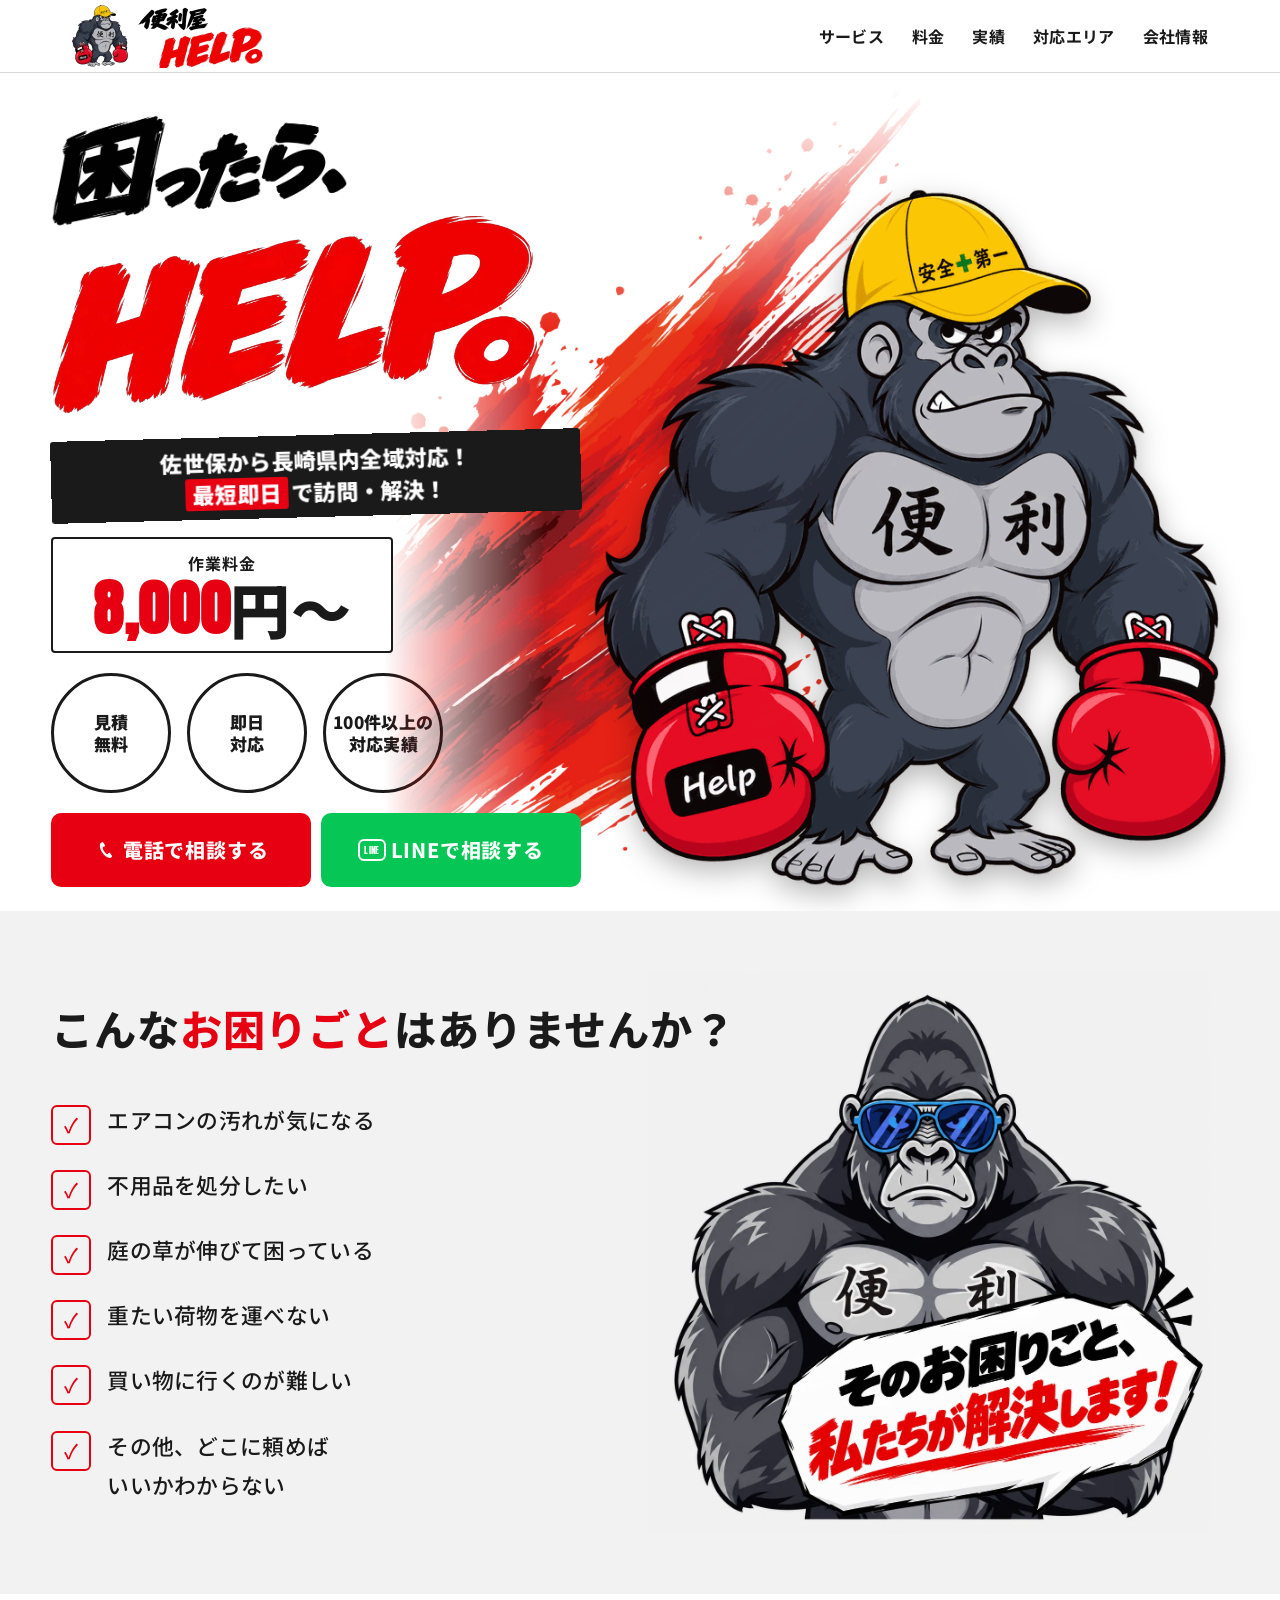
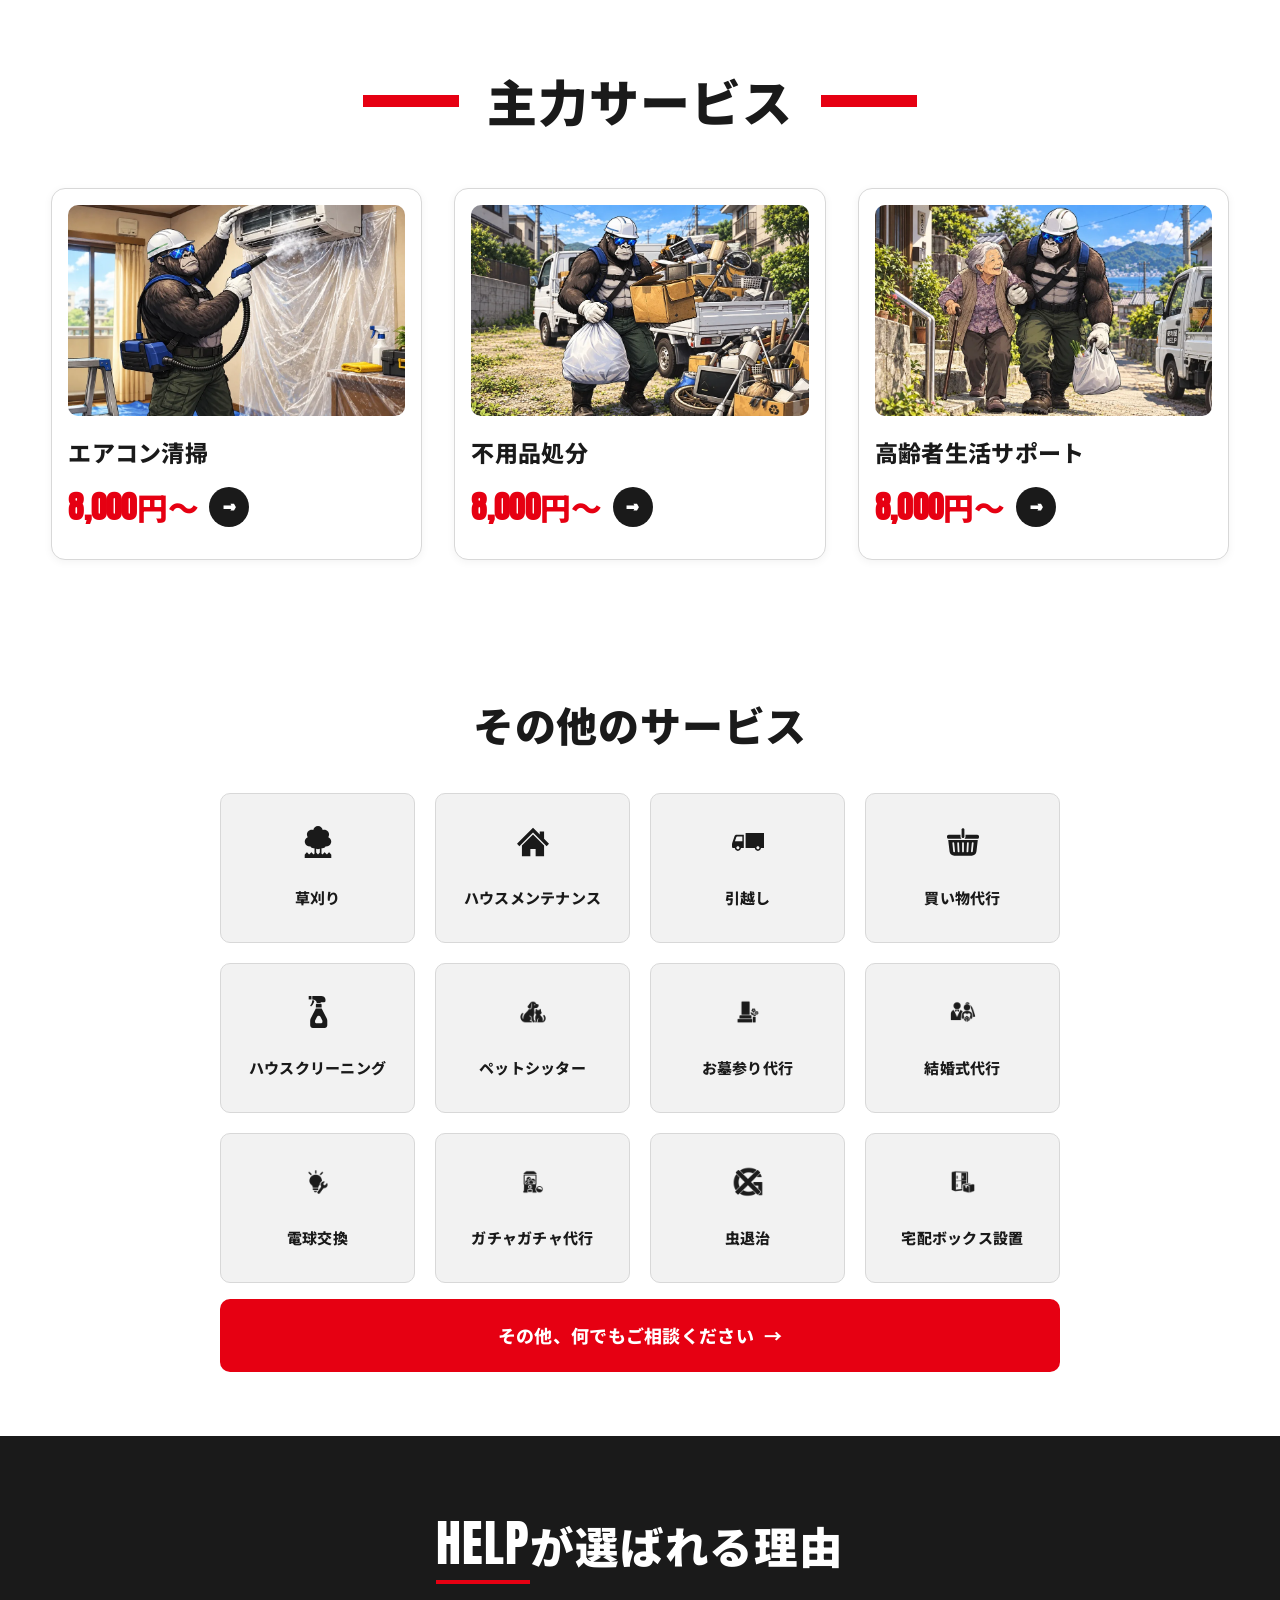
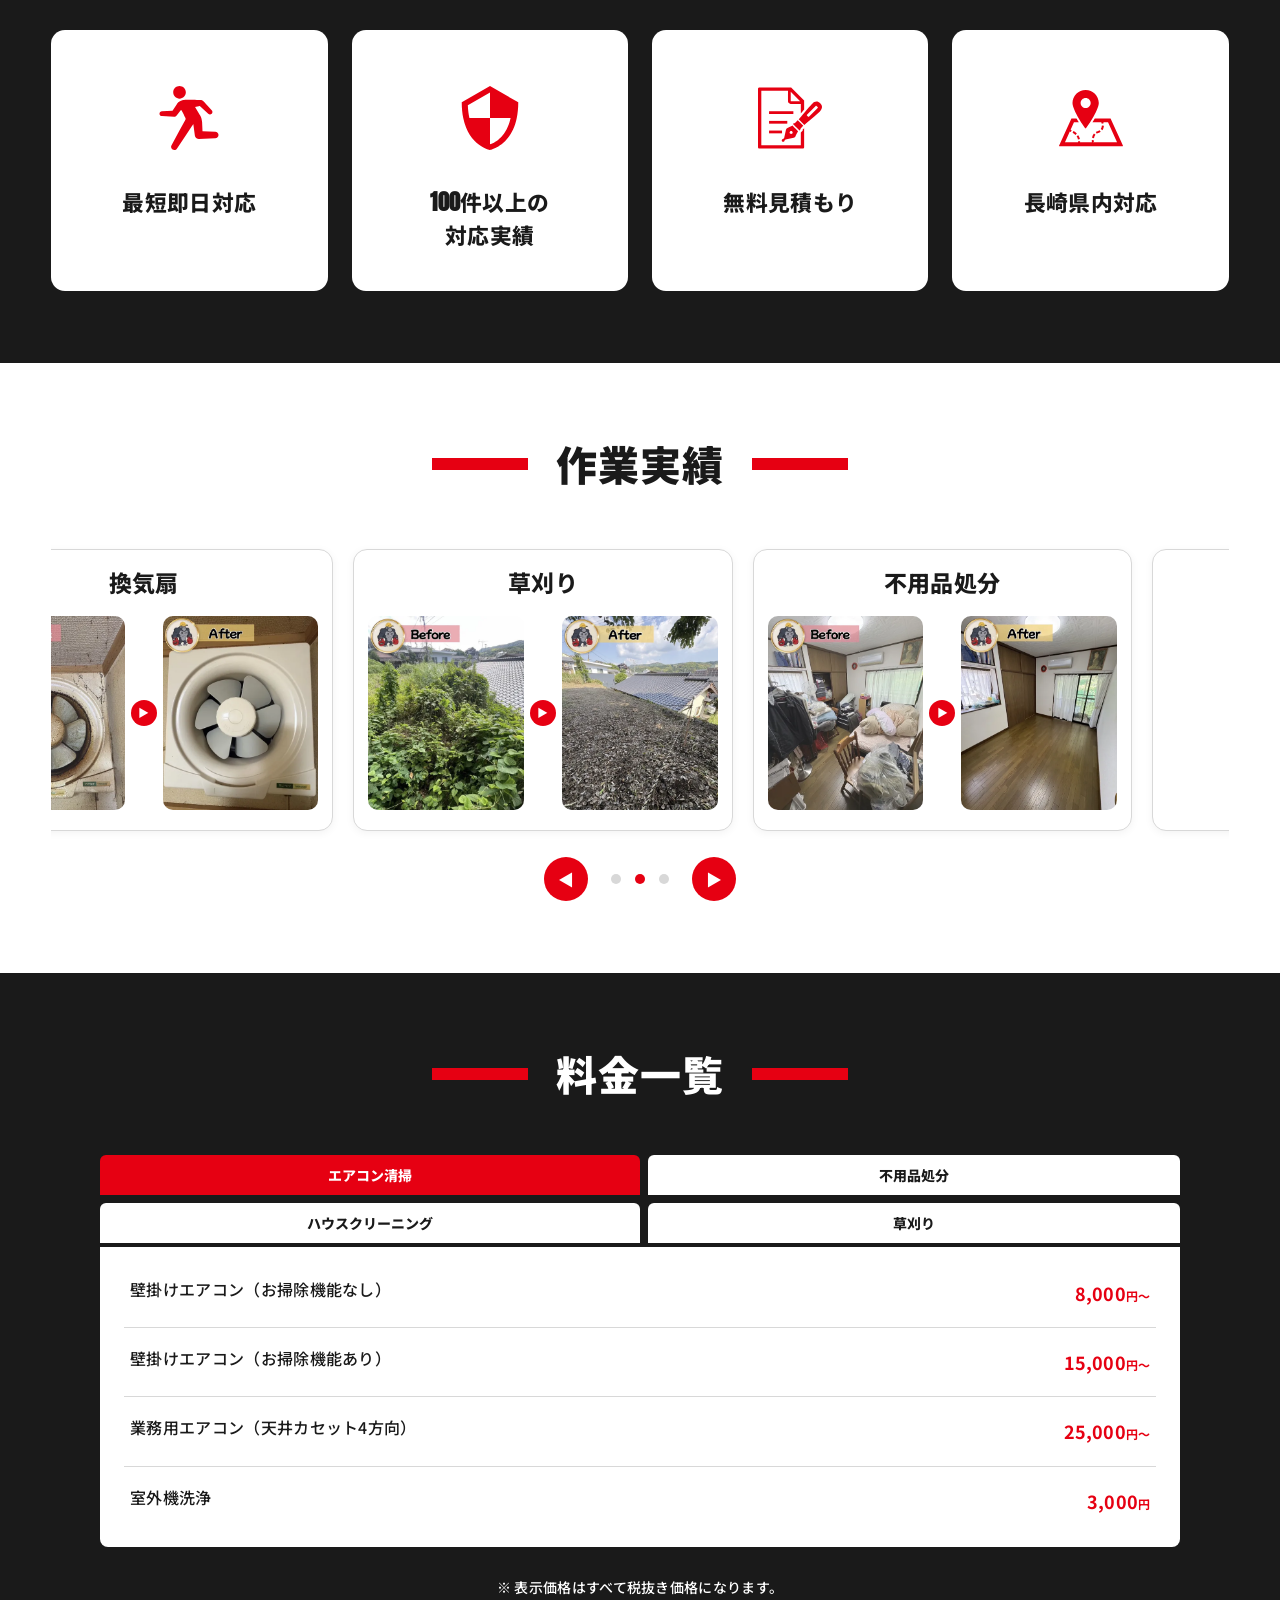
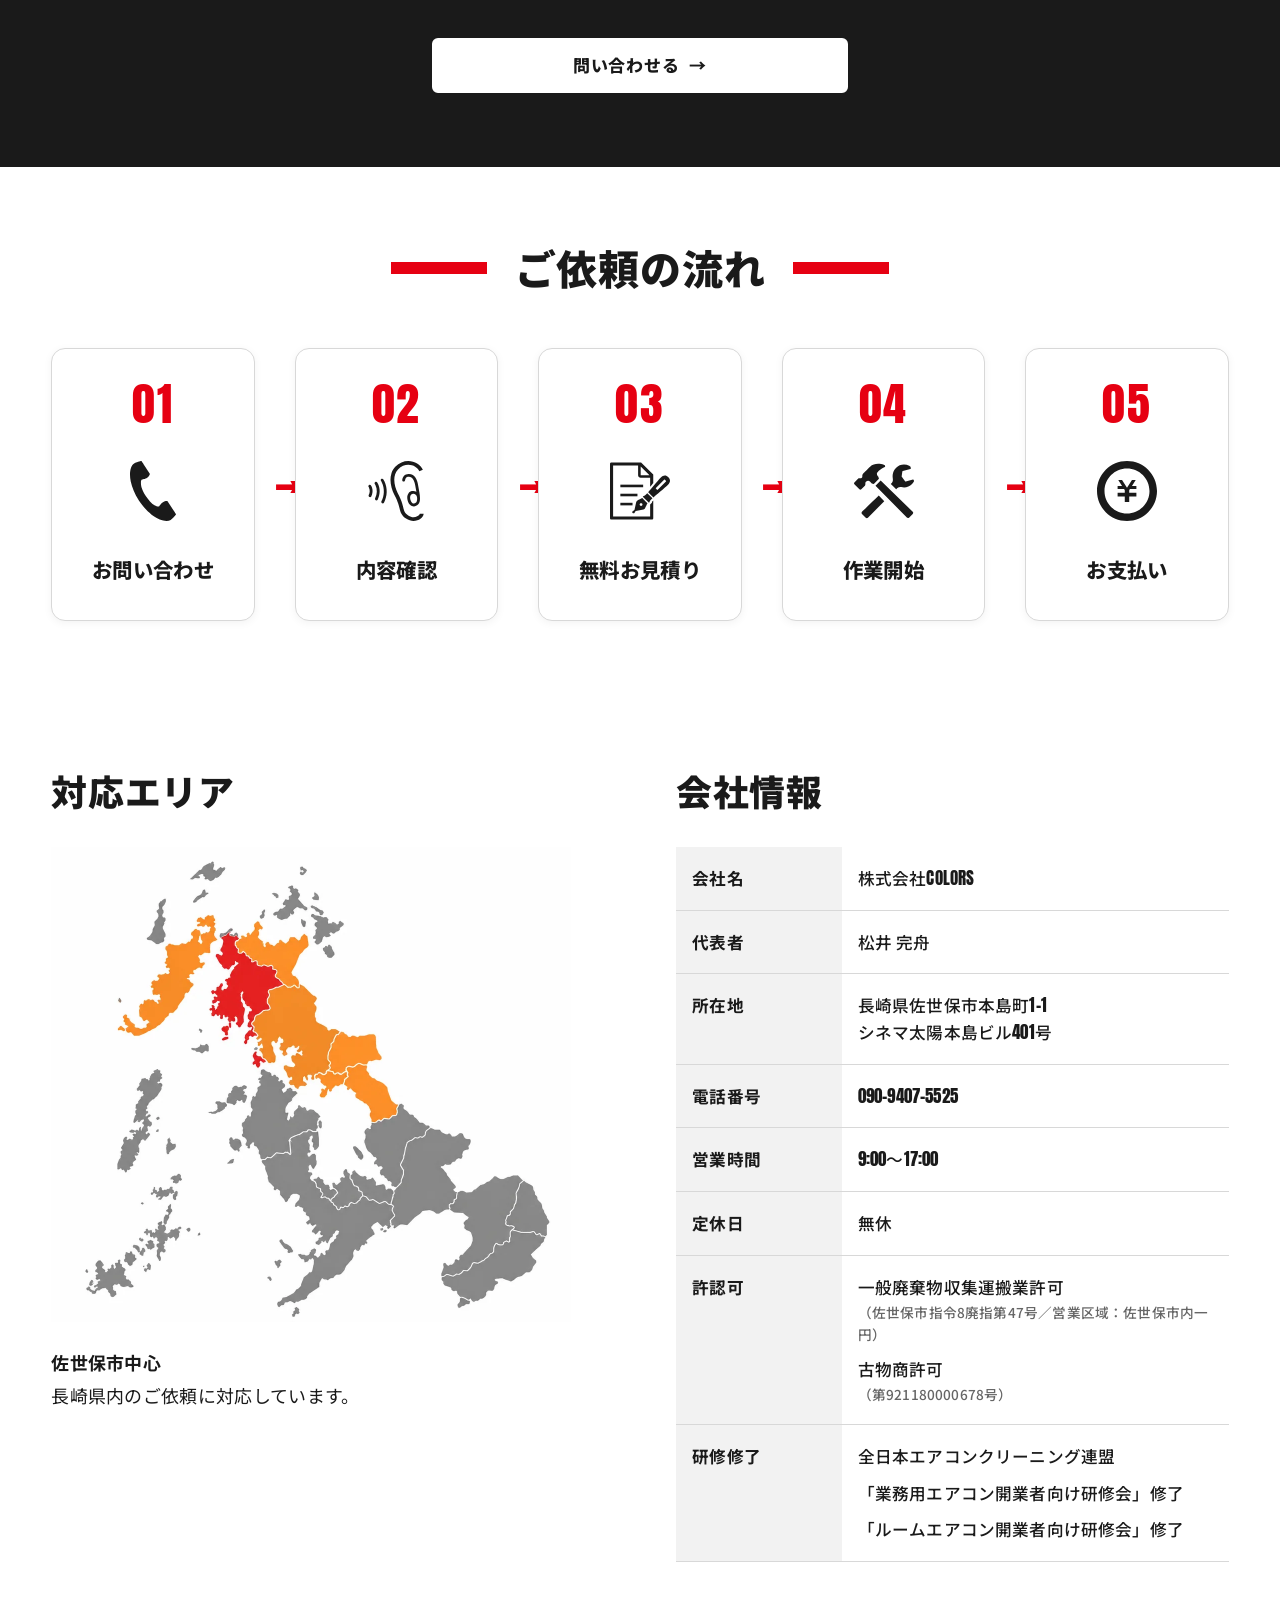
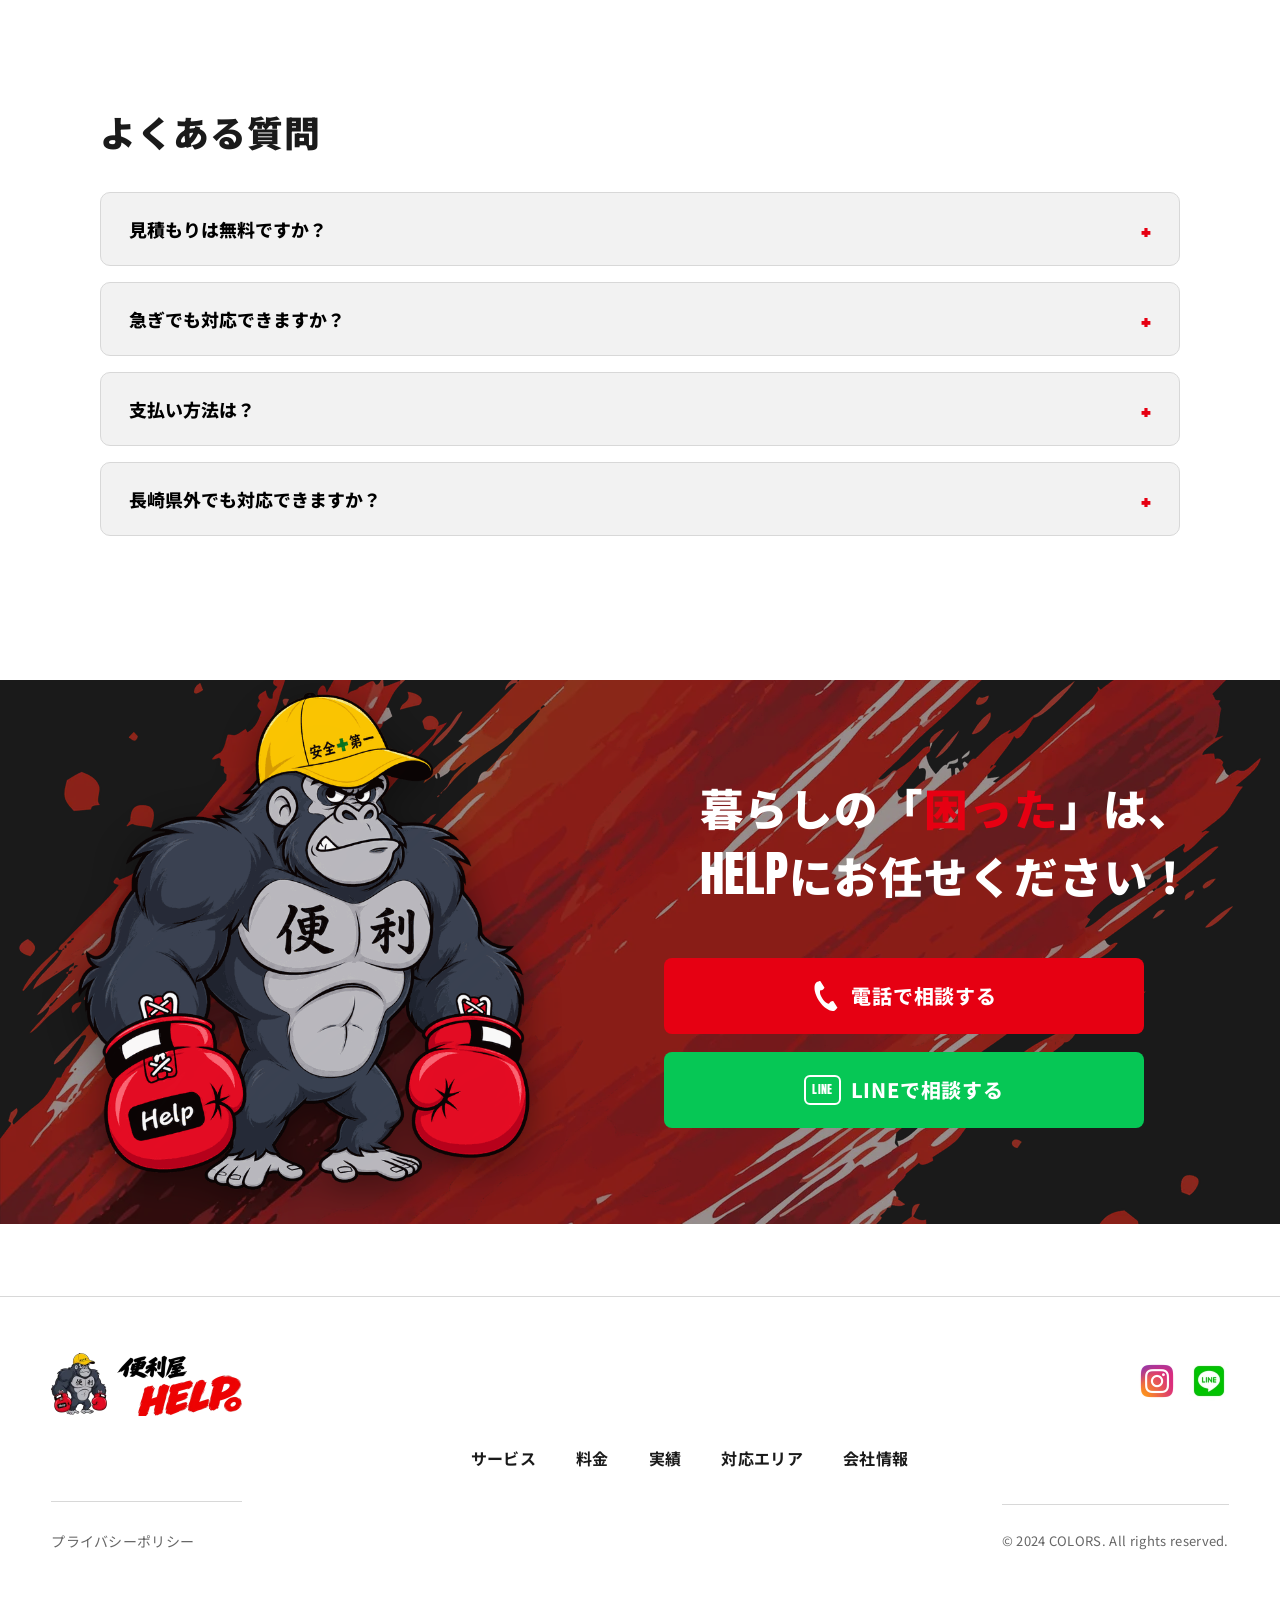
==== commit ed6ab6e3: "会社情報：「古物商許可」を「許認可」「研修修了」の2行に変更 一般廃棄物収集運搬業許可・古物商許可をまとめた「許認可」行と、 全日本エアコンクリーニング連盟の研修修了歴をまとめた「研修修了」行に 分割" ====
--- a/index.html
+++ b/index.html
@@ -27,7 +27,7 @@
   }, 4000);
 })();
 </script>
-<link rel="stylesheet" href="style.css?v=20261015-4">
+<link rel="stylesheet" href="style.css?v=20261015-5">
 </head>
 <body>
 
@@ -545,7 +545,19 @@
             <tr><th>電話番号</th><td>090-9407-5525</td></tr>
             <tr><th>営業時間</th><td>9:00〜17:00</td></tr>
             <tr><th>定休日</th><td>無休</td></tr>
-            <tr><th>古物商許可</th><td>第921180000678号</td></tr>
+            <tr><th>許認可</th><td>
+              <ul class="company-table__list">
+                <li>一般廃棄物収集運搬業許可<span class="company-table__note">（<span class="company-table__nowrap">佐世保市指令8廃指第47号</span>／営業区域：佐世保市内一円）</span></li>
+                <li>古物商許可<span class="company-table__note">（<span class="company-table__nowrap">第921180000678号</span>）</span></li>
+              </ul>
+            </td></tr>
+            <tr><th>研修修了</th><td>
+              <ul class="company-table__list">
+                <li>全日本エアコンクリーニング連盟</li>
+                <li>「業務用エアコン開業者向け研修会」修了</li>
+                <li>「ルームエアコン開業者向け研修会」修了</li>
+              </ul>
+            </td></tr>
           </tbody>
         </table>
       </div>
--- a/style.css
+++ b/style.css
@@ -1066,6 +1066,24 @@
   font-weight: var(--fw-note);
   letter-spacing: .01em;
 }
+/* 許認可・研修修了：1セルに複数項目を縦に並べる。
+   数字混じりの文章なのでAntonではなくNoto Sans JPに統一。 */
+.company-table__list {
+  display: flex;
+  flex-direction: column;
+  gap: 10px;
+  margin: 0;
+  padding: 0;
+  list-style: none;
+  font-family: var(--font-jp);
+}
+.company-table__note {
+  display: block;
+  margin-top: 2px;
+  font-size: .82em;
+  color: var(--text-muted);
+}
+.company-table__nowrap { white-space: nowrap; }
 
 
 /* ============================================================
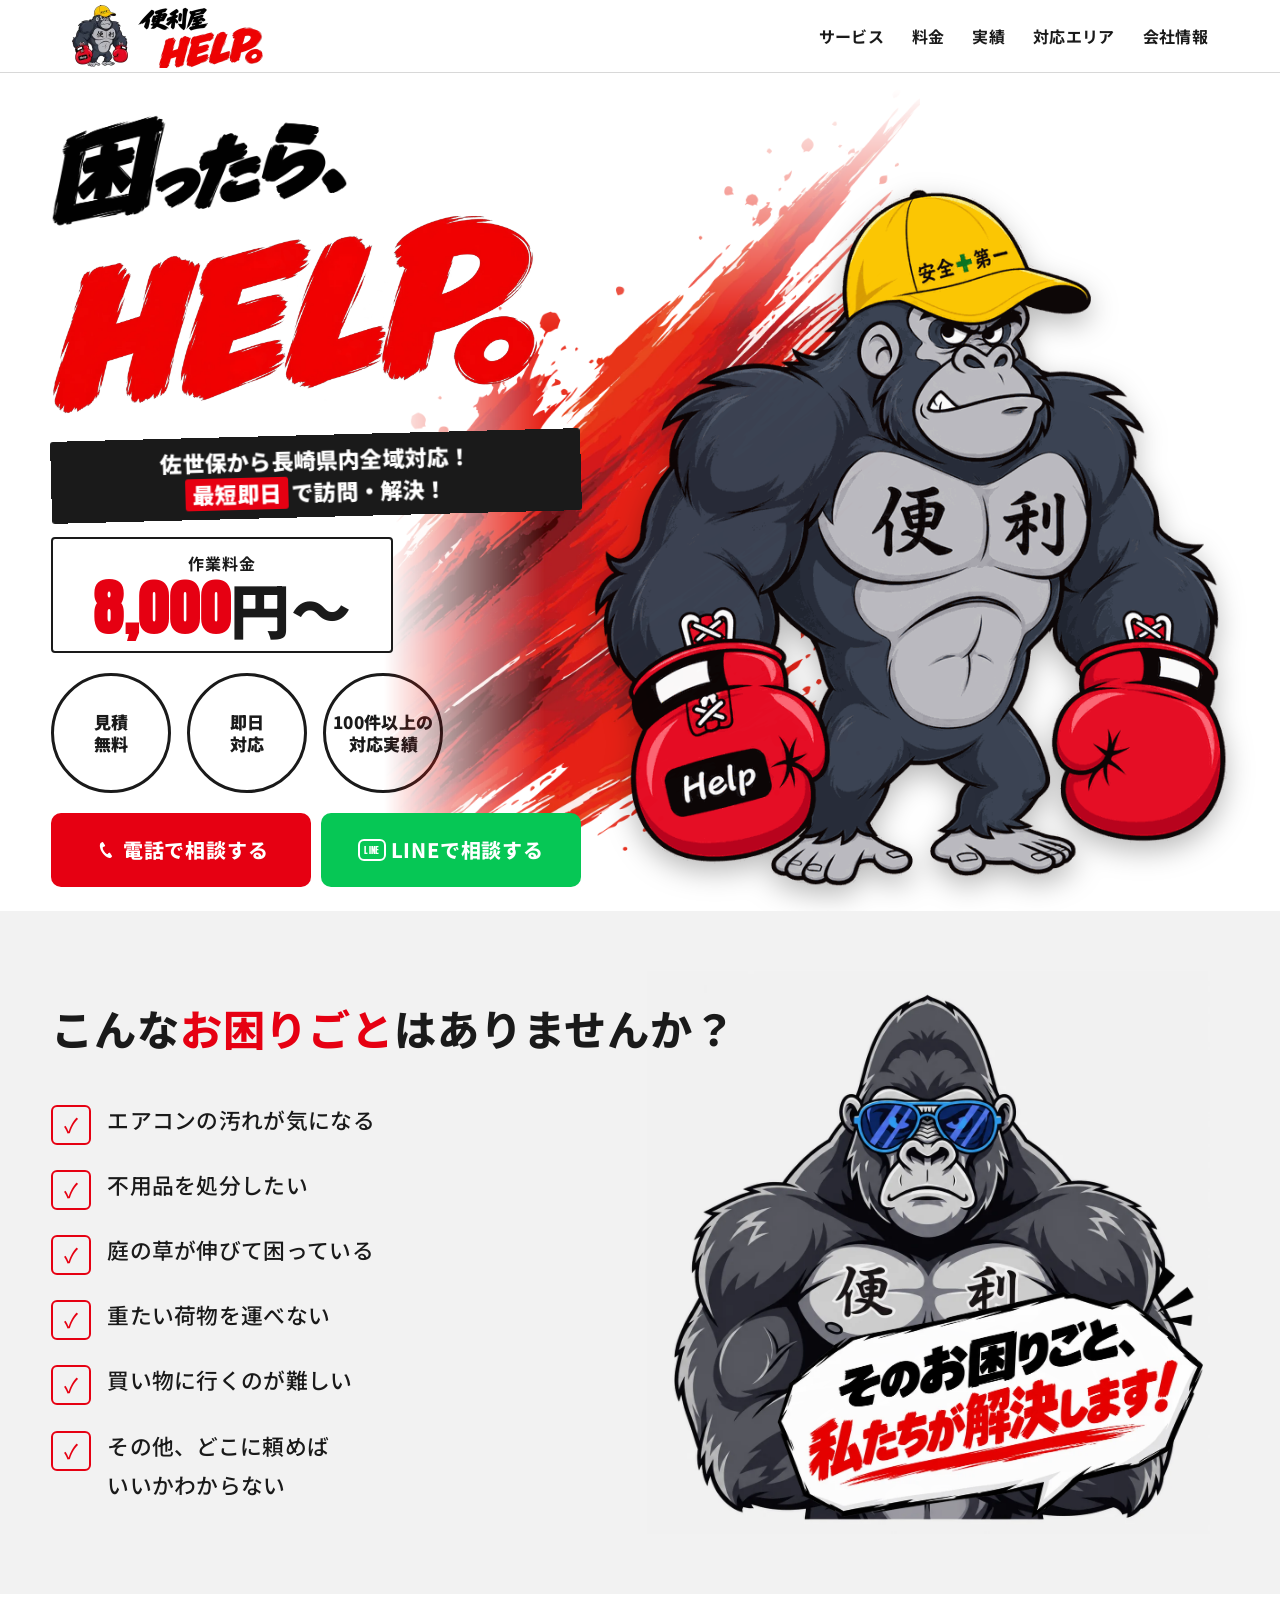
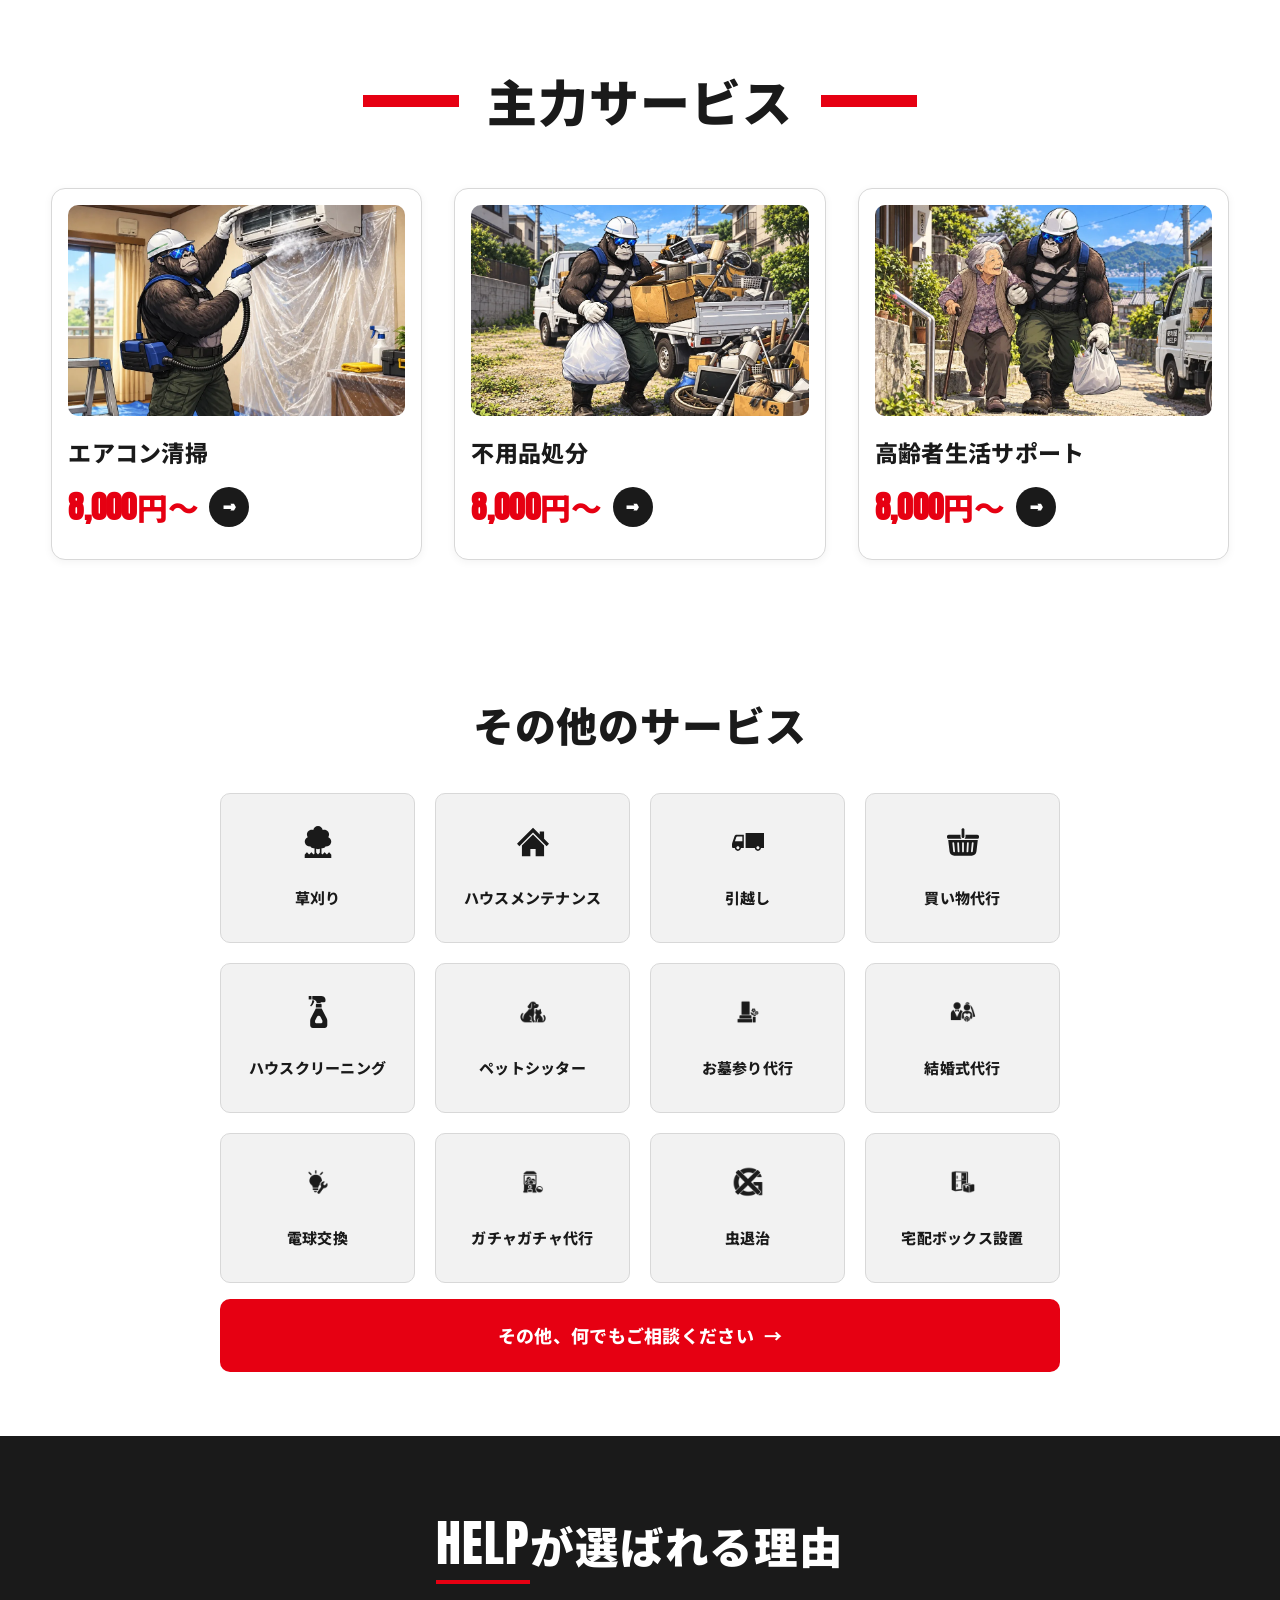
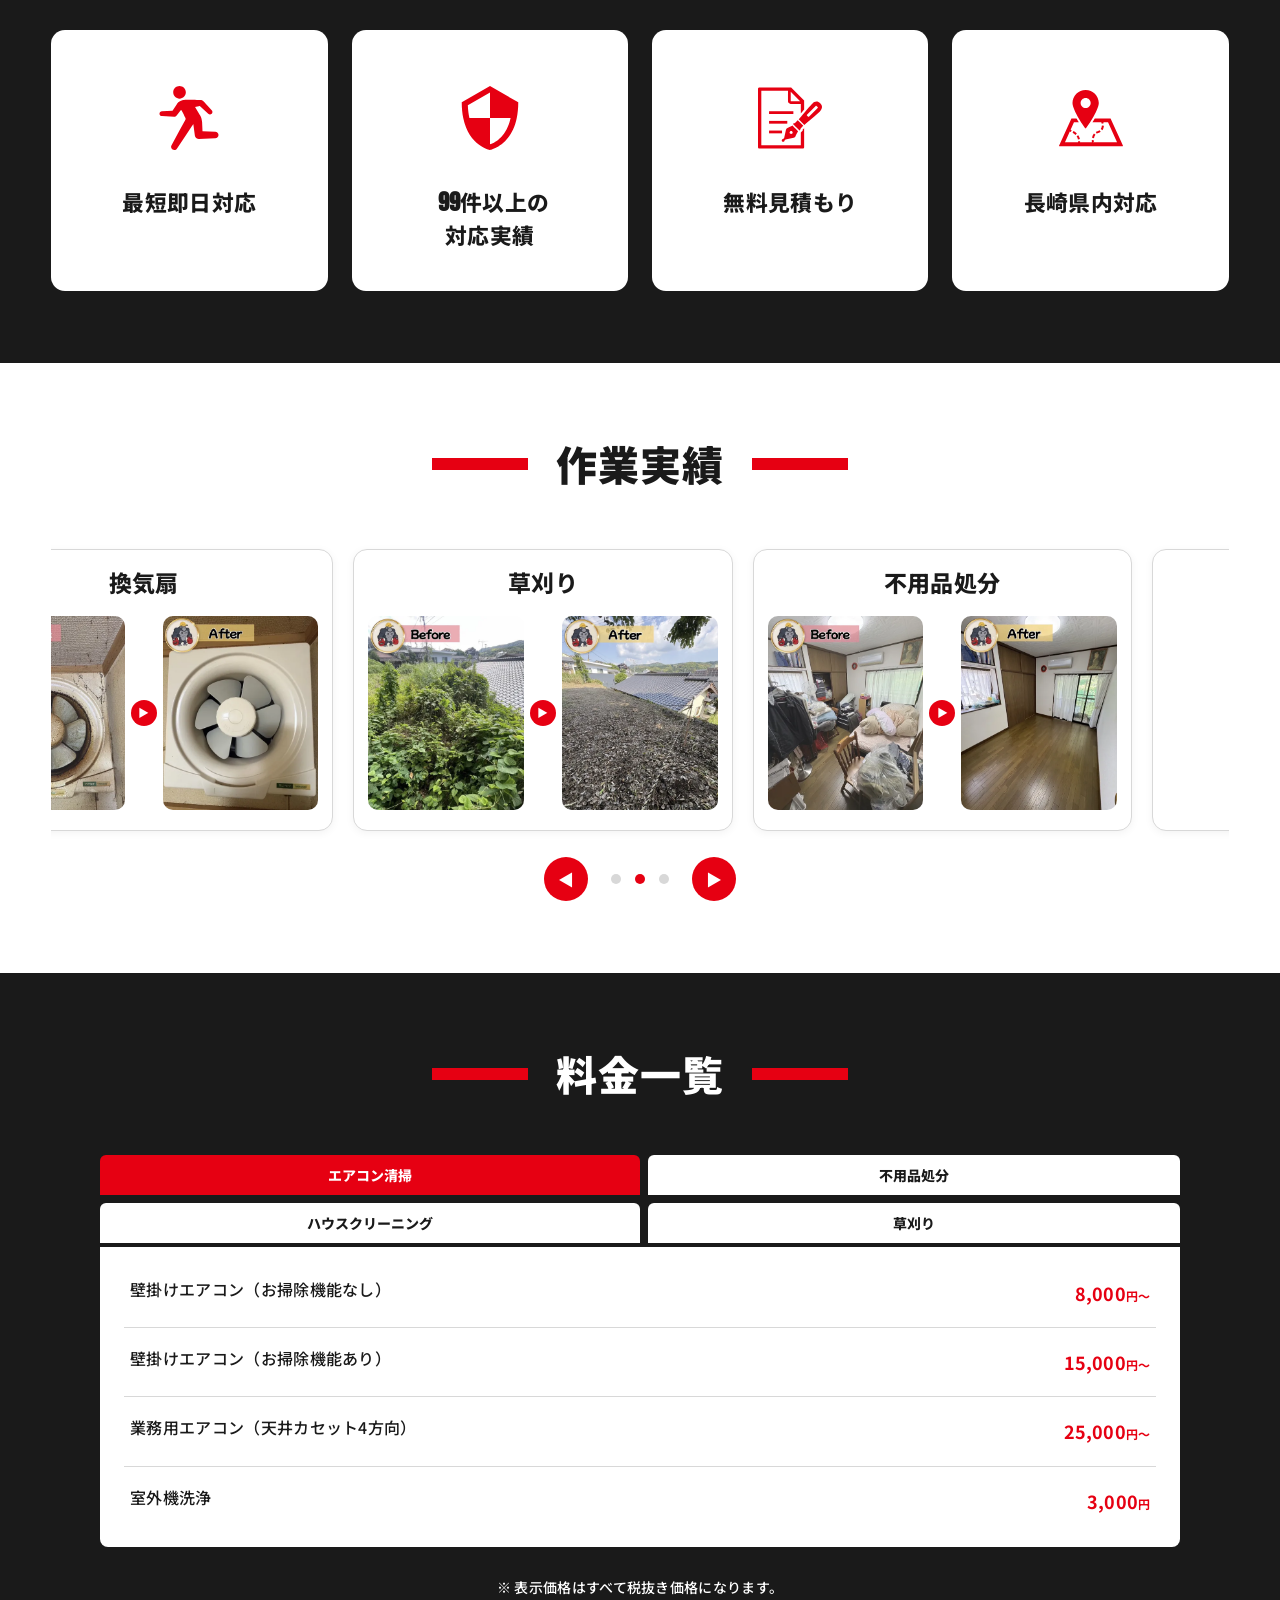
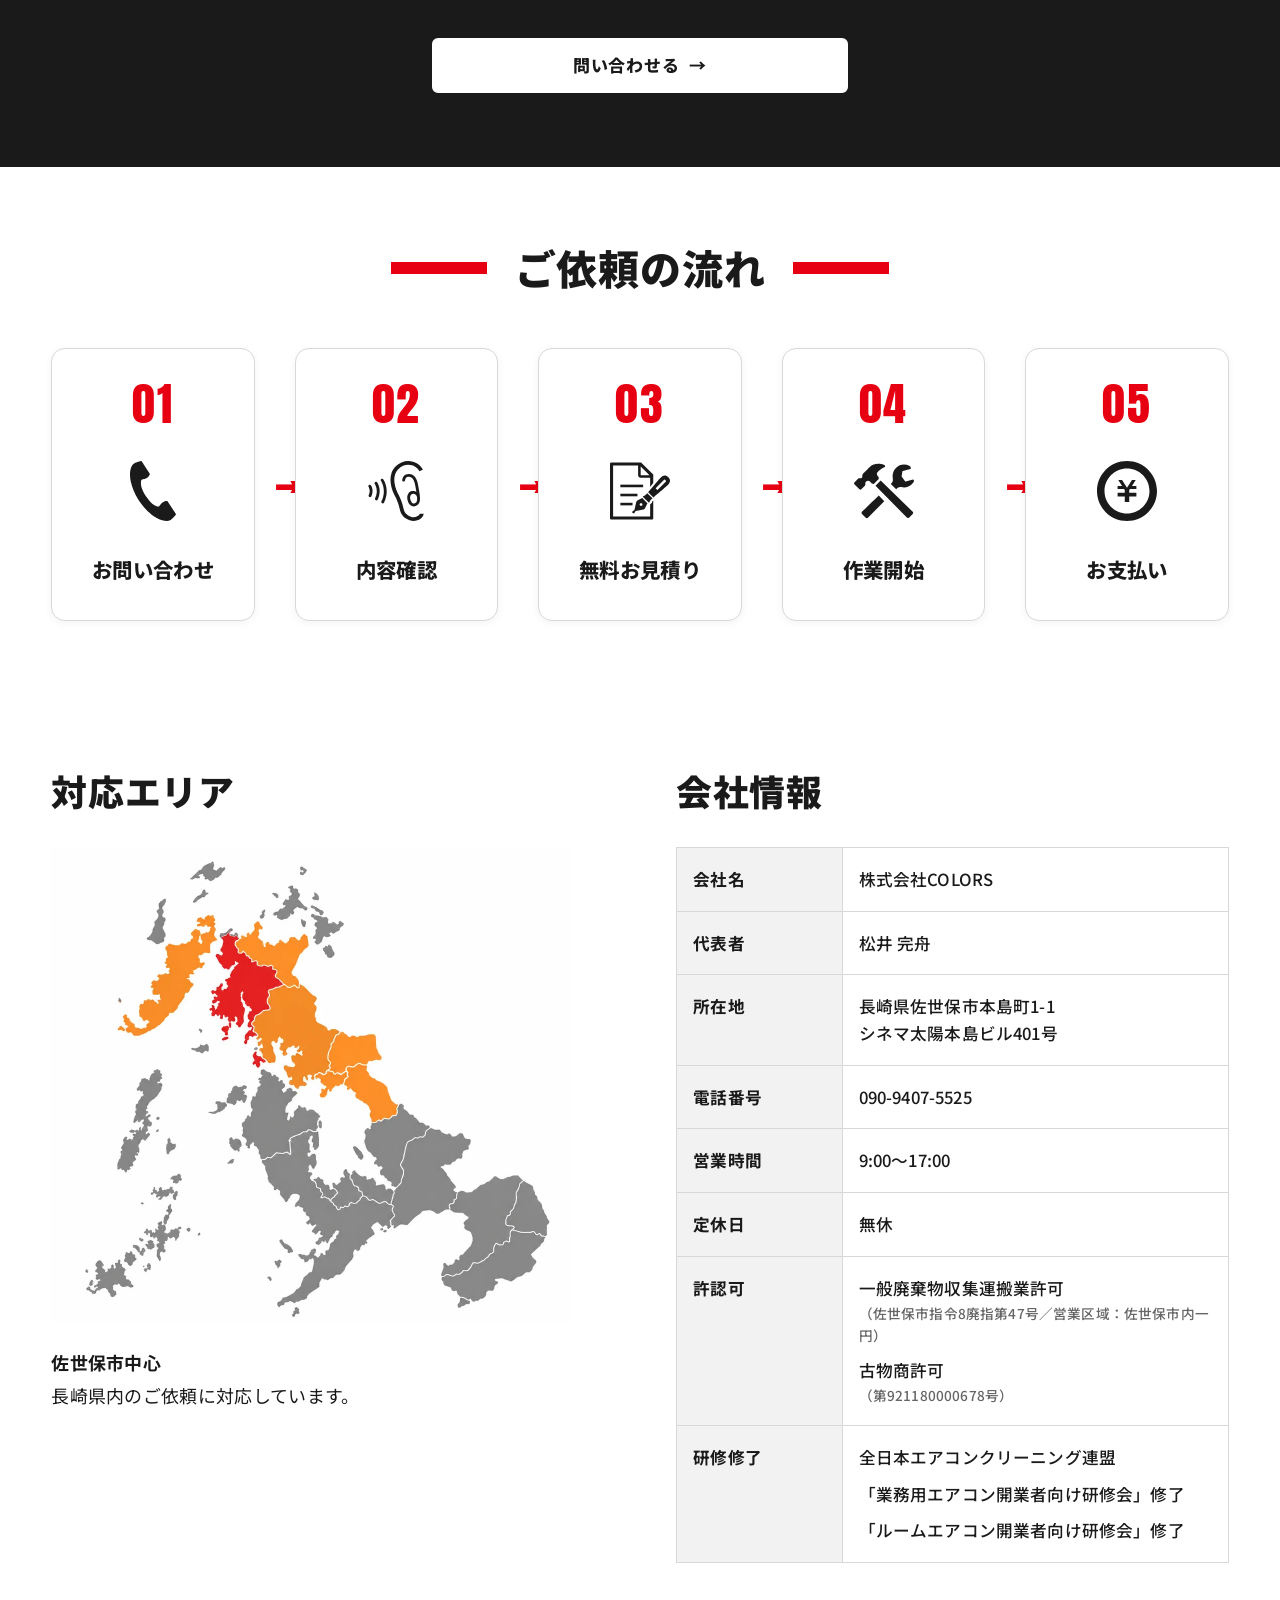
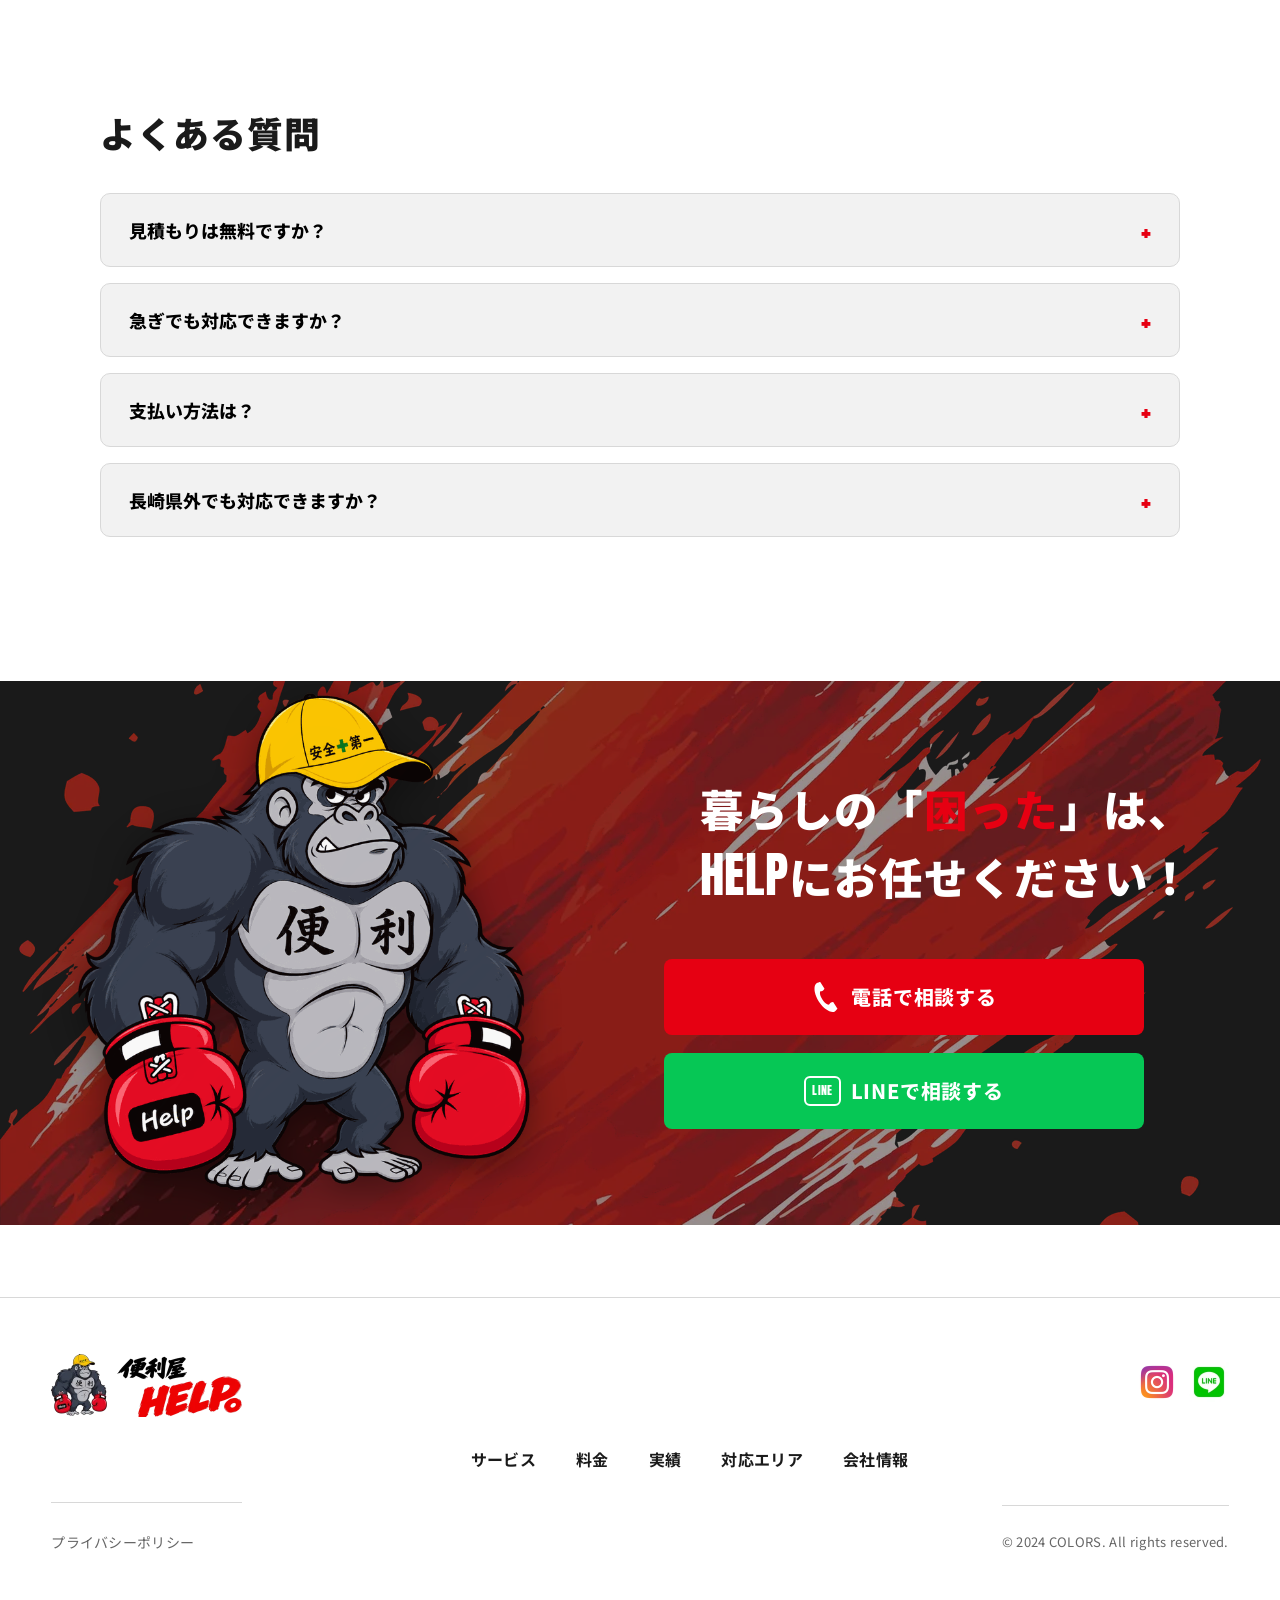
==== commit 42fe13df: "会社情報の表：数字・英字のフォントを統一し外枠を追加 .company-table td のfont-familyがvar(--font-price)（Anton）のままに なっており、会社名のCOL" ====
--- a/index.html
+++ b/index.html
@@ -27,7 +27,7 @@
   }, 4000);
 })();
 </script>
-<link rel="stylesheet" href="style.css?v=20261015-5">
+<link rel="stylesheet" href="style.css?v=20261015-6">
 </head>
 <body>
 
--- a/style.css
+++ b/style.css
@@ -1044,7 +1044,11 @@
 .area__map { aspect-ratio: 1312 / 1199; width: 100%; max-width: 360px; margin-bottom: 14px; object-fit: contain; }
 .area__lead { margin-bottom: 16px; }
 
-.company-table { width: 100%; border-collapse: collapse; }
+.company-table {
+  width: 100%;
+  border-collapse: collapse;
+  border: 1px solid var(--line);
+}
 .company-table th,
 .company-table td {
   text-align: left;
@@ -1060,12 +1064,16 @@
   font-weight: var(--fw-label);
   background: var(--gray);
   white-space: nowrap;
+  border-right: 1px solid var(--line);
 }
 .company-table td {
-  font-family: var(--font-price);   /* 電話番号・営業時間などの数字 = Anton */
+  font-family: var(--font-jp);   /* 数字・英字もAntonではなく本文と同じNoto Sans JPで統一 */
   font-weight: var(--fw-note);
+  font-variant-numeric: tabular-nums;
   letter-spacing: .01em;
 }
+.company-table tr:last-child th,
+.company-table tr:last-child td { border-bottom: none; }
 /* 許認可・研修修了：1セルに複数項目を縦に並べる。
    数字混じりの文章なのでAntonではなくNoto Sans JPに統一。 */
 .company-table__list {
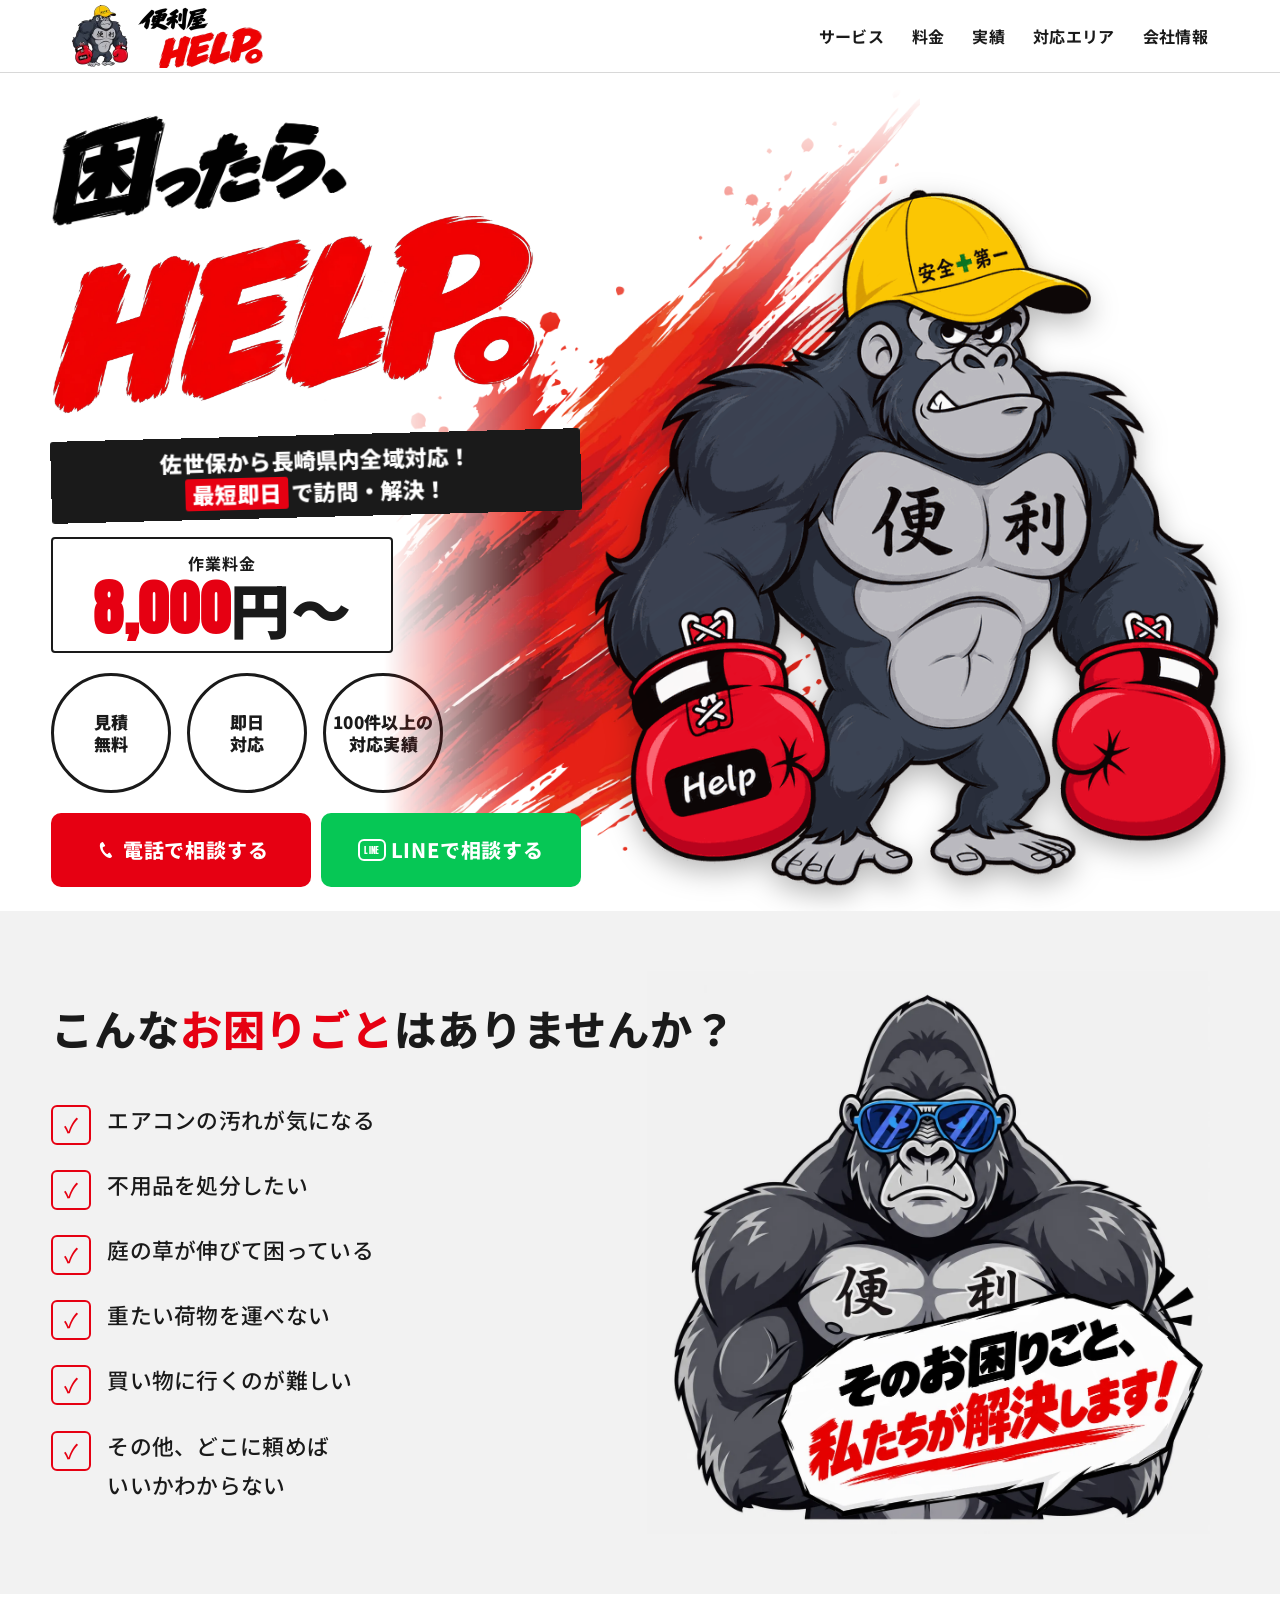
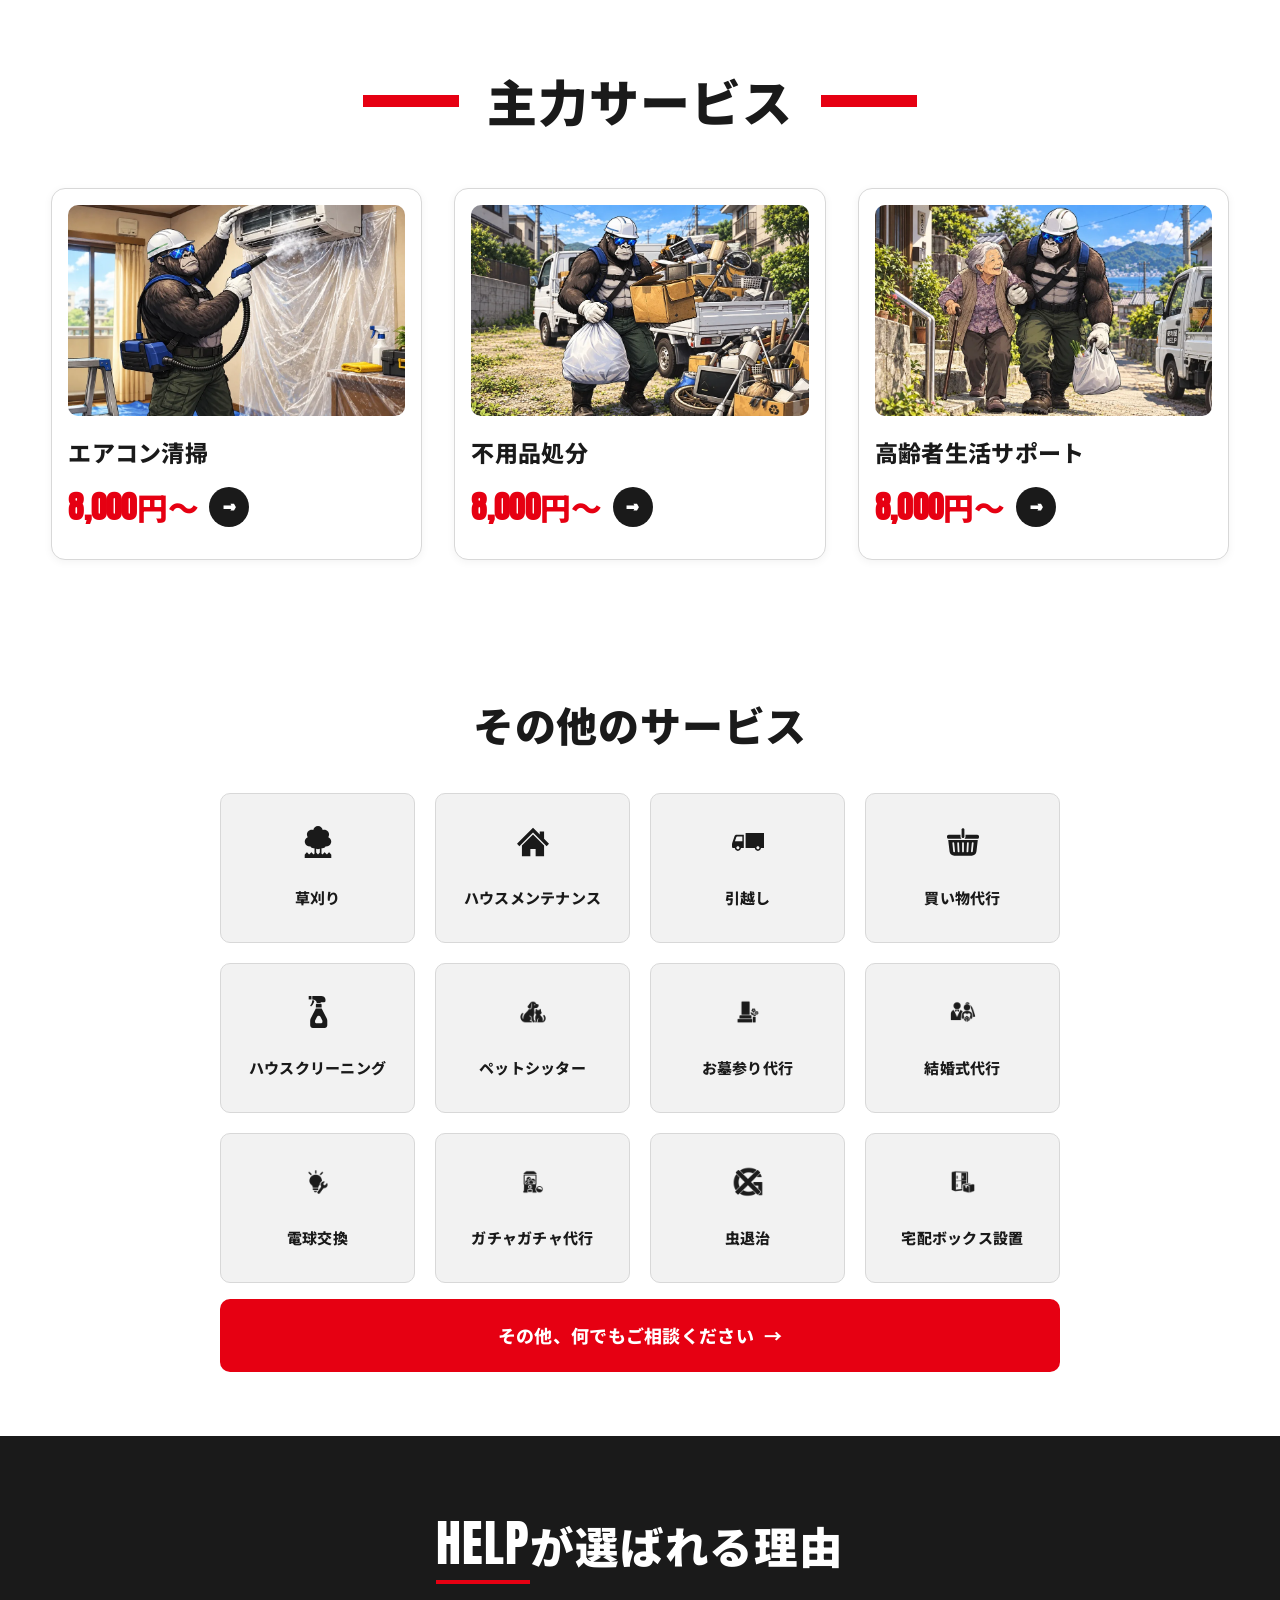
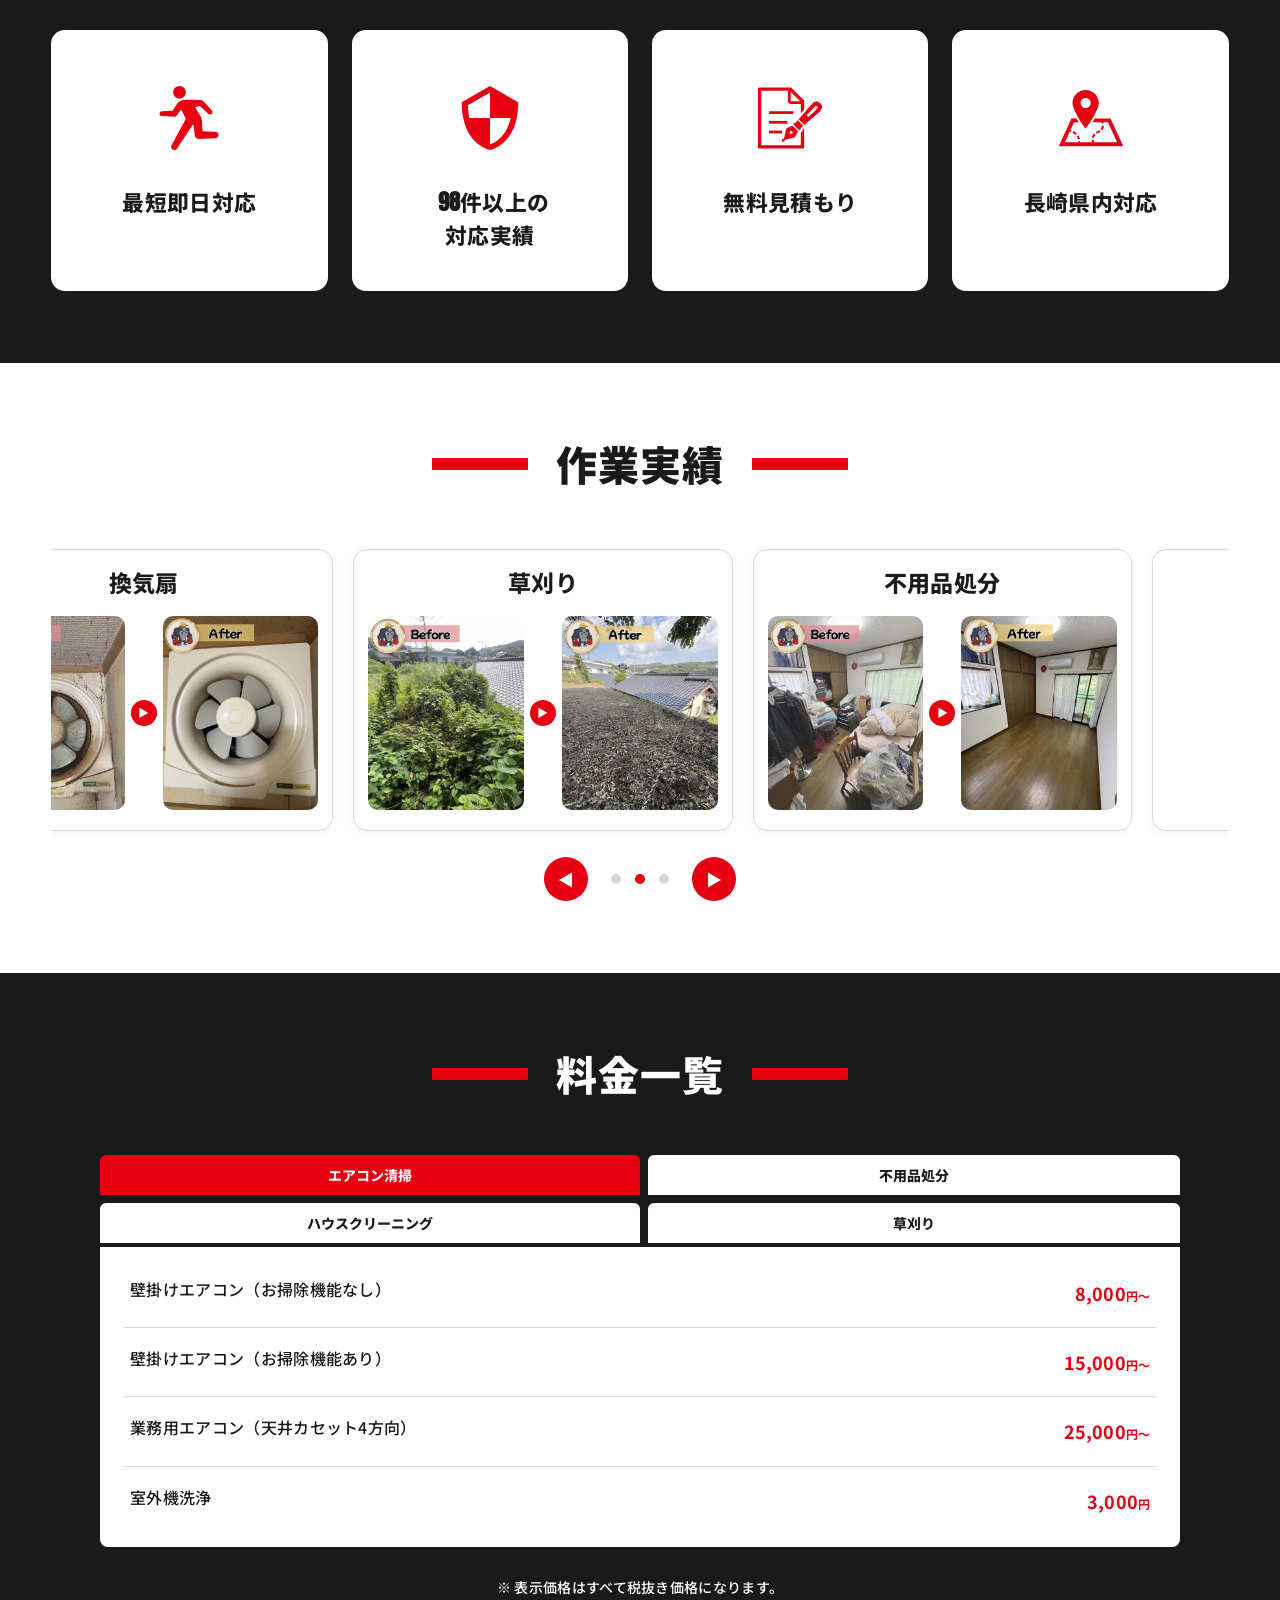
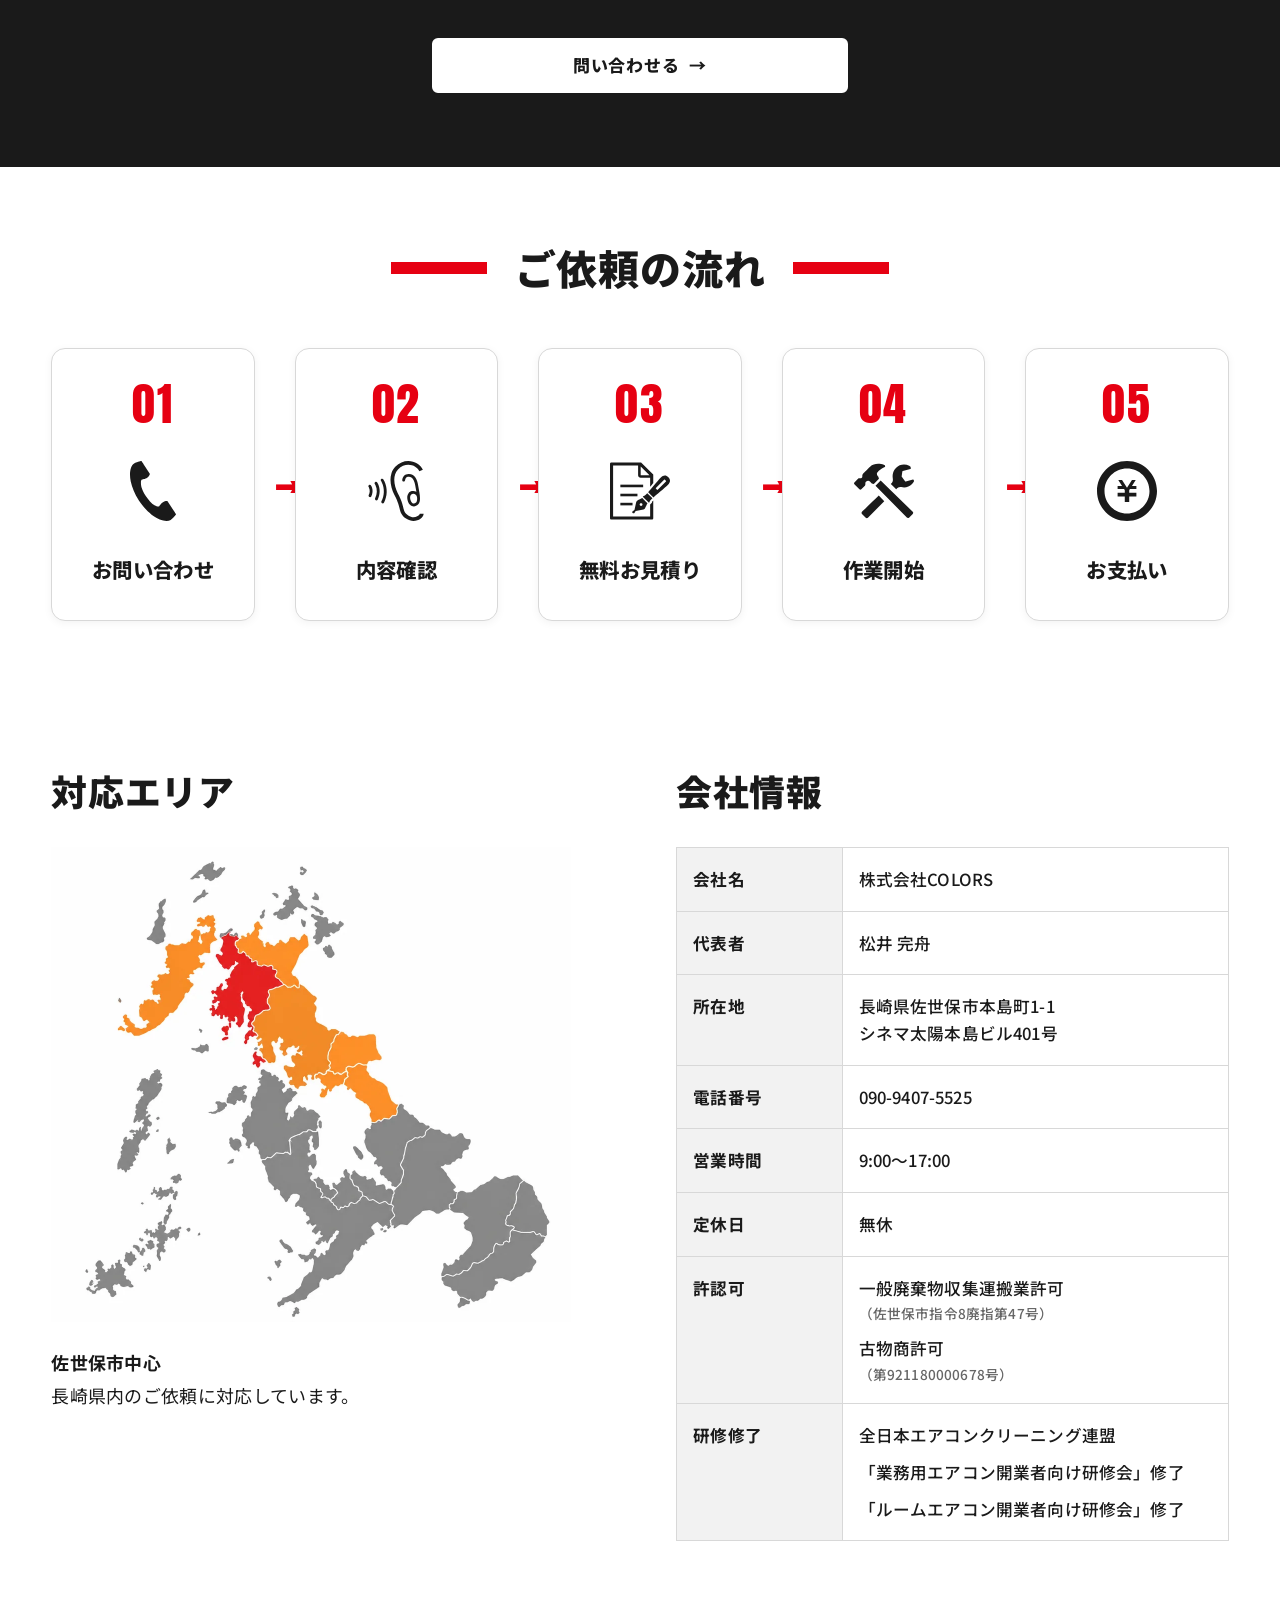
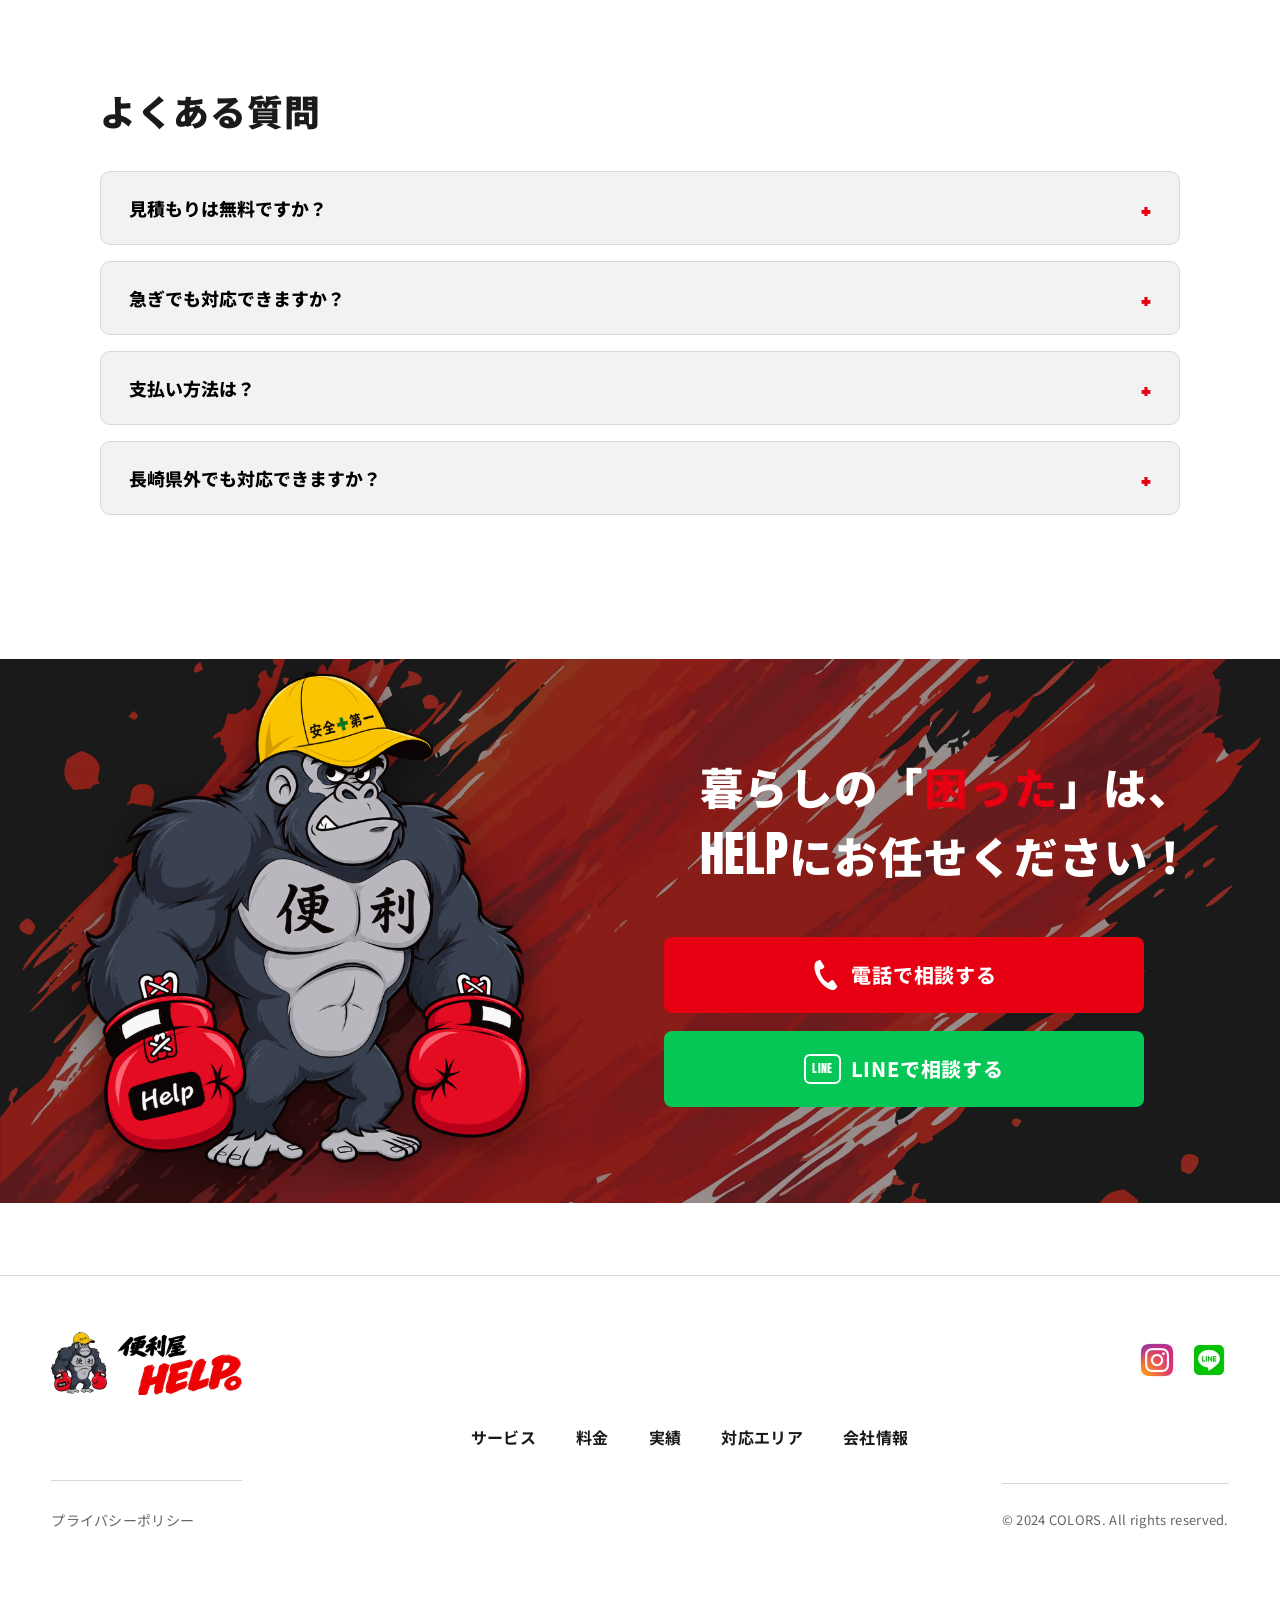
==== commit 536e69a1: "許認可の注記から「／営業区域：佐世保市内一円」を削除 Co-Authored-By: Claude Sonnet 5 <noreply@anthropic.com>" ====
--- a/index.html
+++ b/index.html
@@ -547,7 +547,7 @@
             <tr><th>定休日</th><td>無休</td></tr>
             <tr><th>許認可</th><td>
               <ul class="company-table__list">
-                <li>一般廃棄物収集運搬業許可<span class="company-table__note">（<span class="company-table__nowrap">佐世保市指令8廃指第47号</span>／営業区域：佐世保市内一円）</span></li>
+                <li>一般廃棄物収集運搬業許可<span class="company-table__note">（<span class="company-table__nowrap">佐世保市指令8廃指第47号</span>）</span></li>
                 <li>古物商許可<span class="company-table__note">（<span class="company-table__nowrap">第921180000678号</span>）</span></li>
               </ul>
             </td></tr>
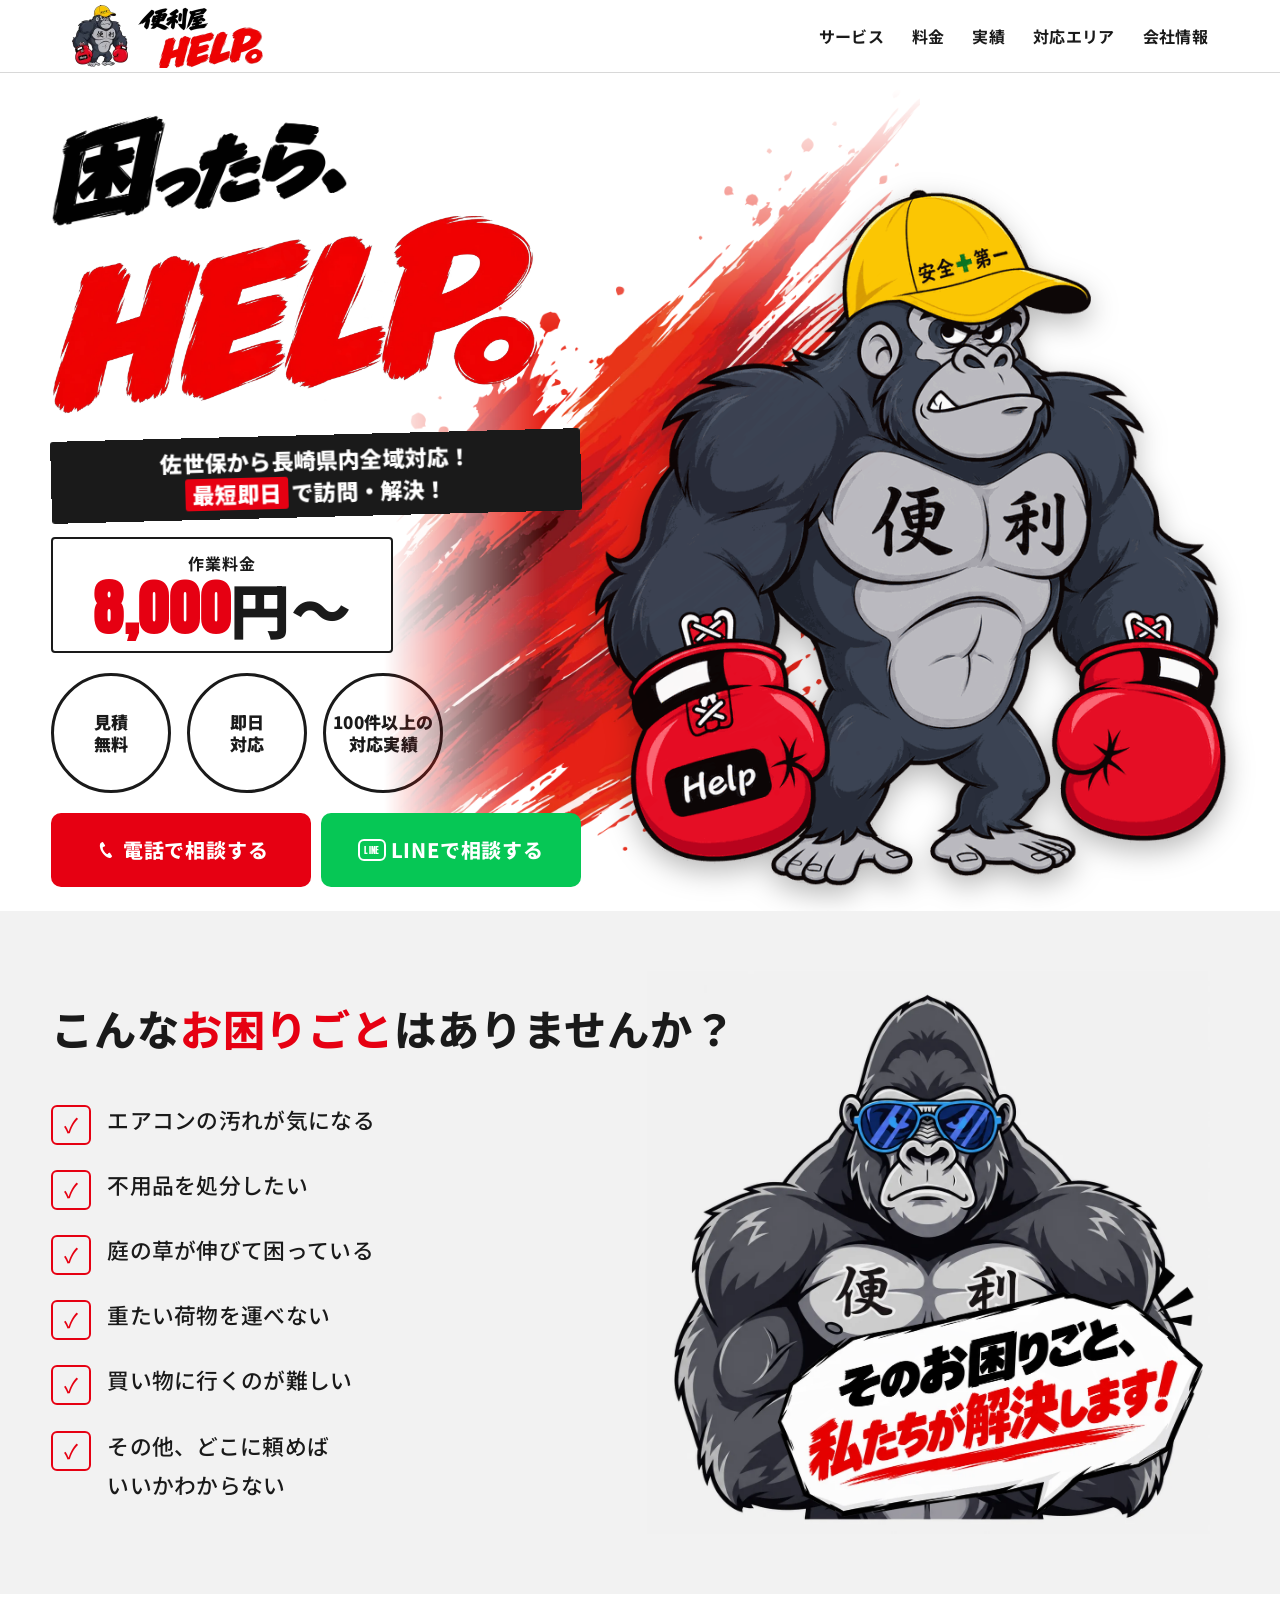
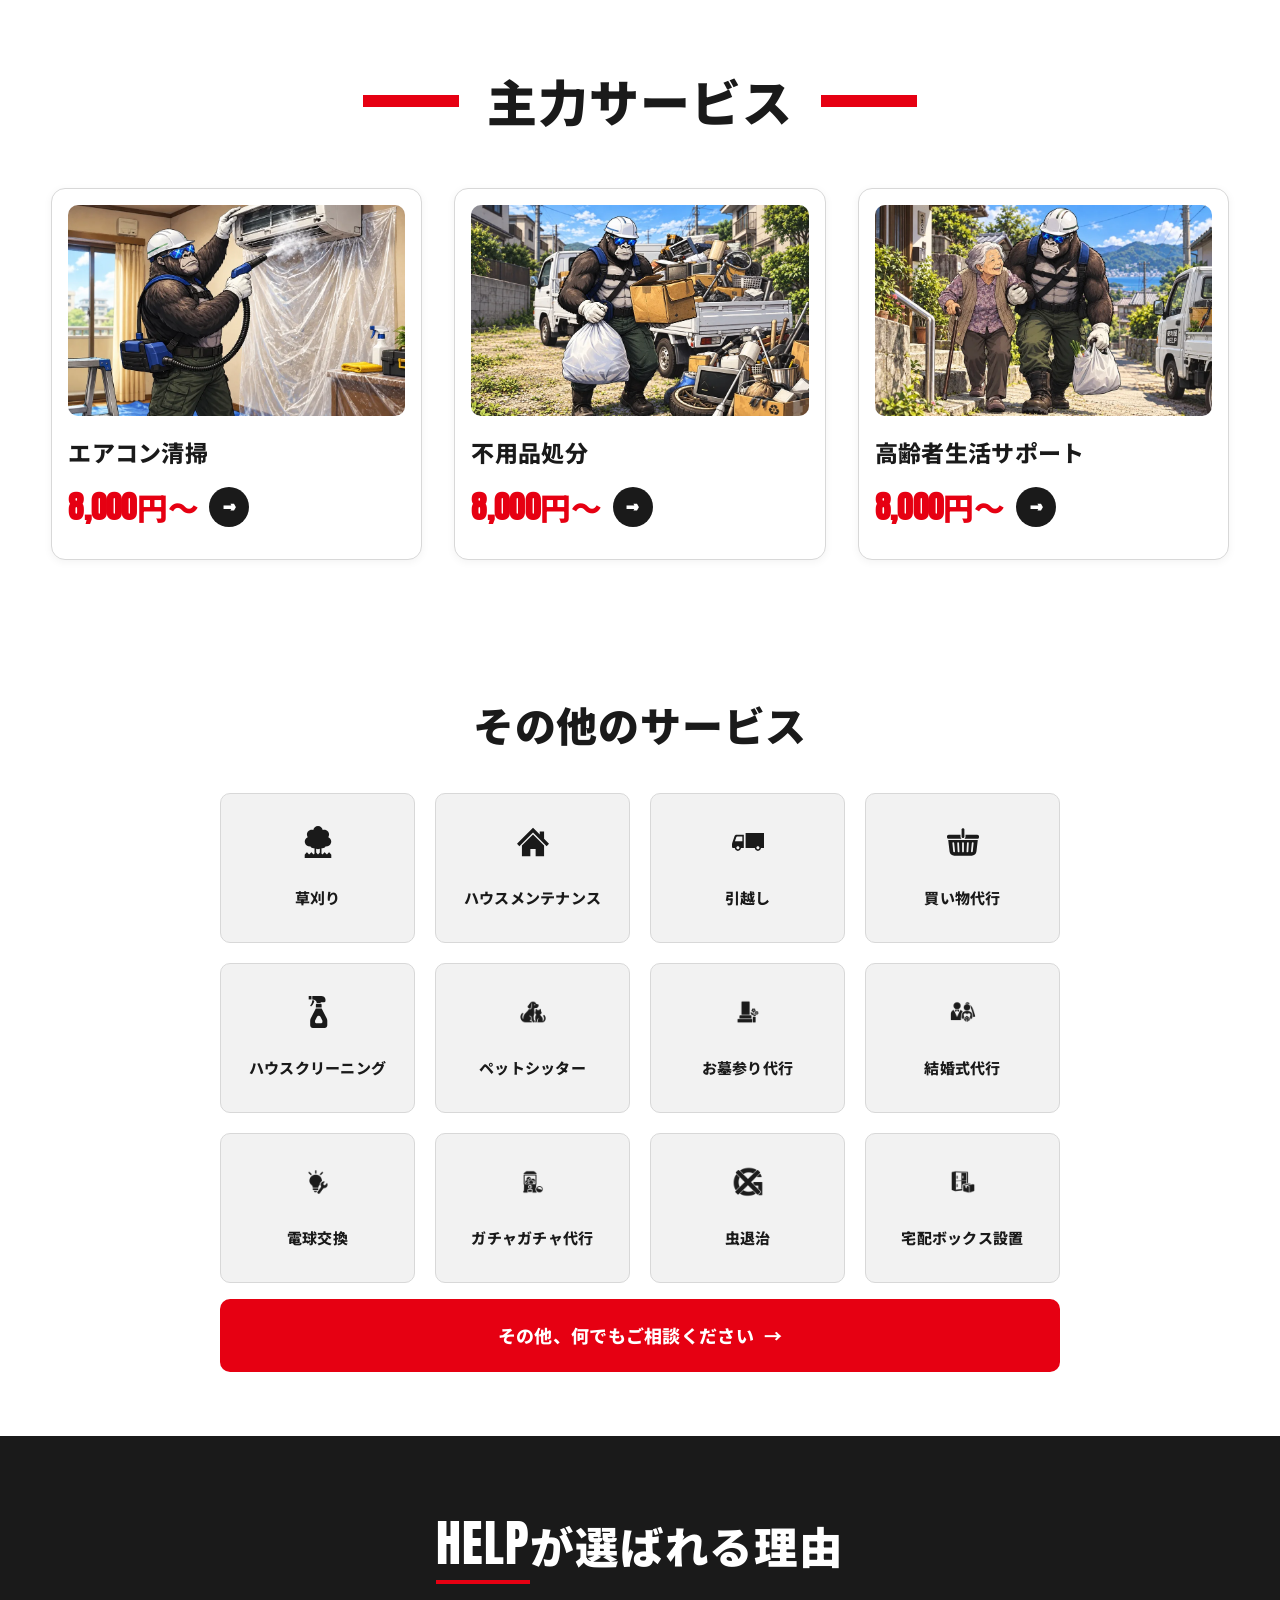
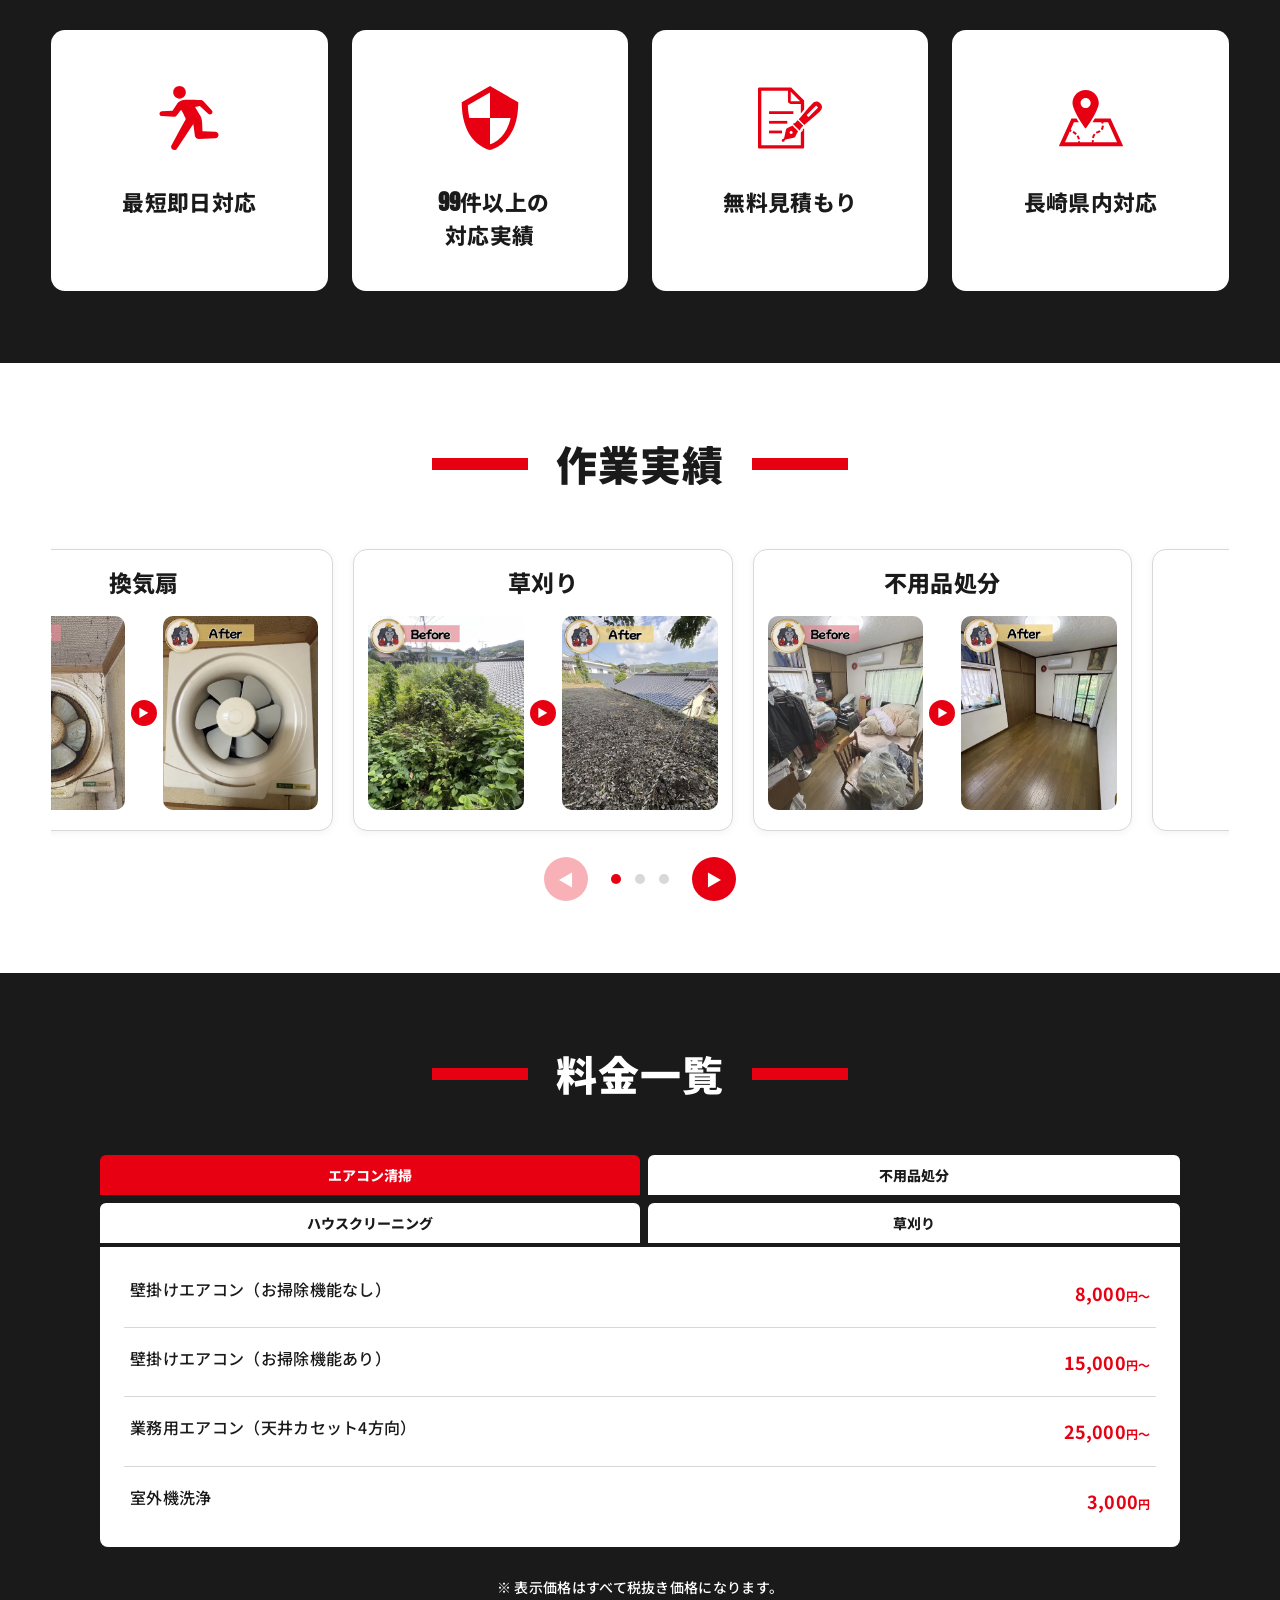
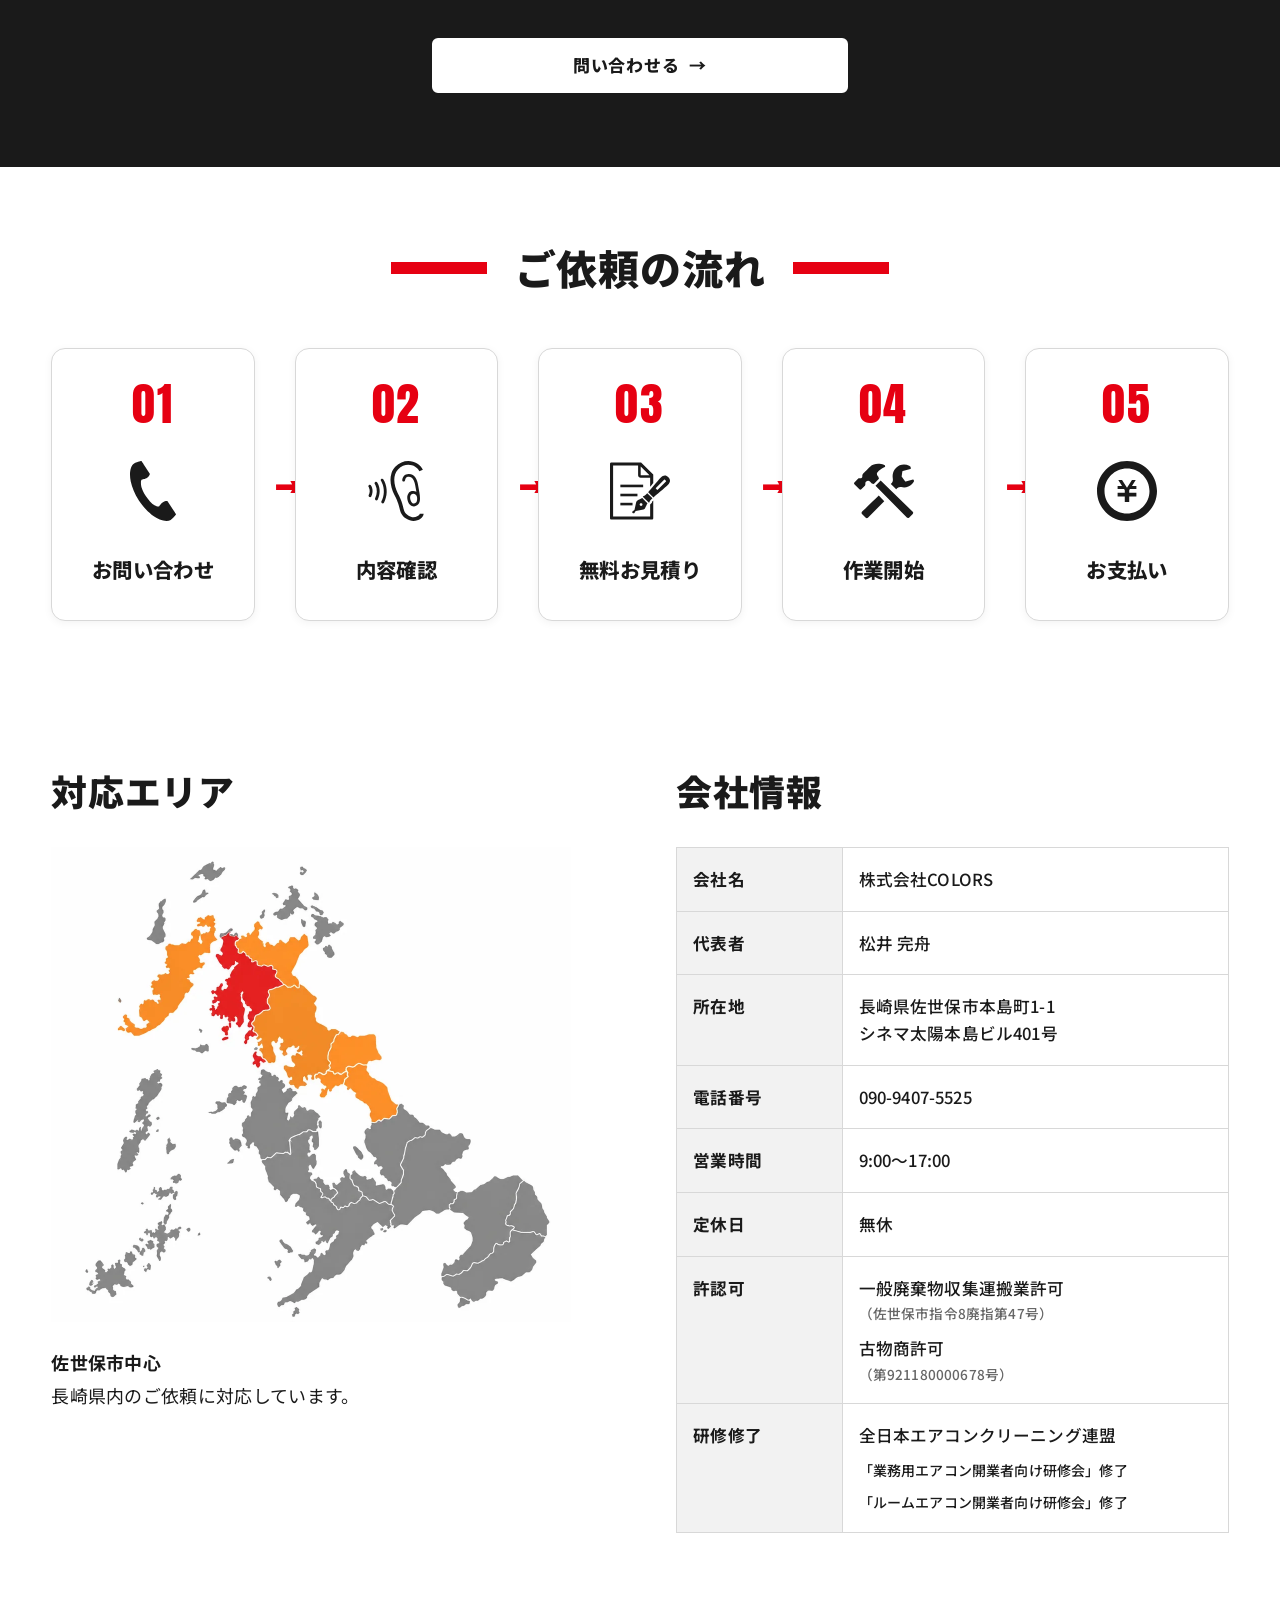
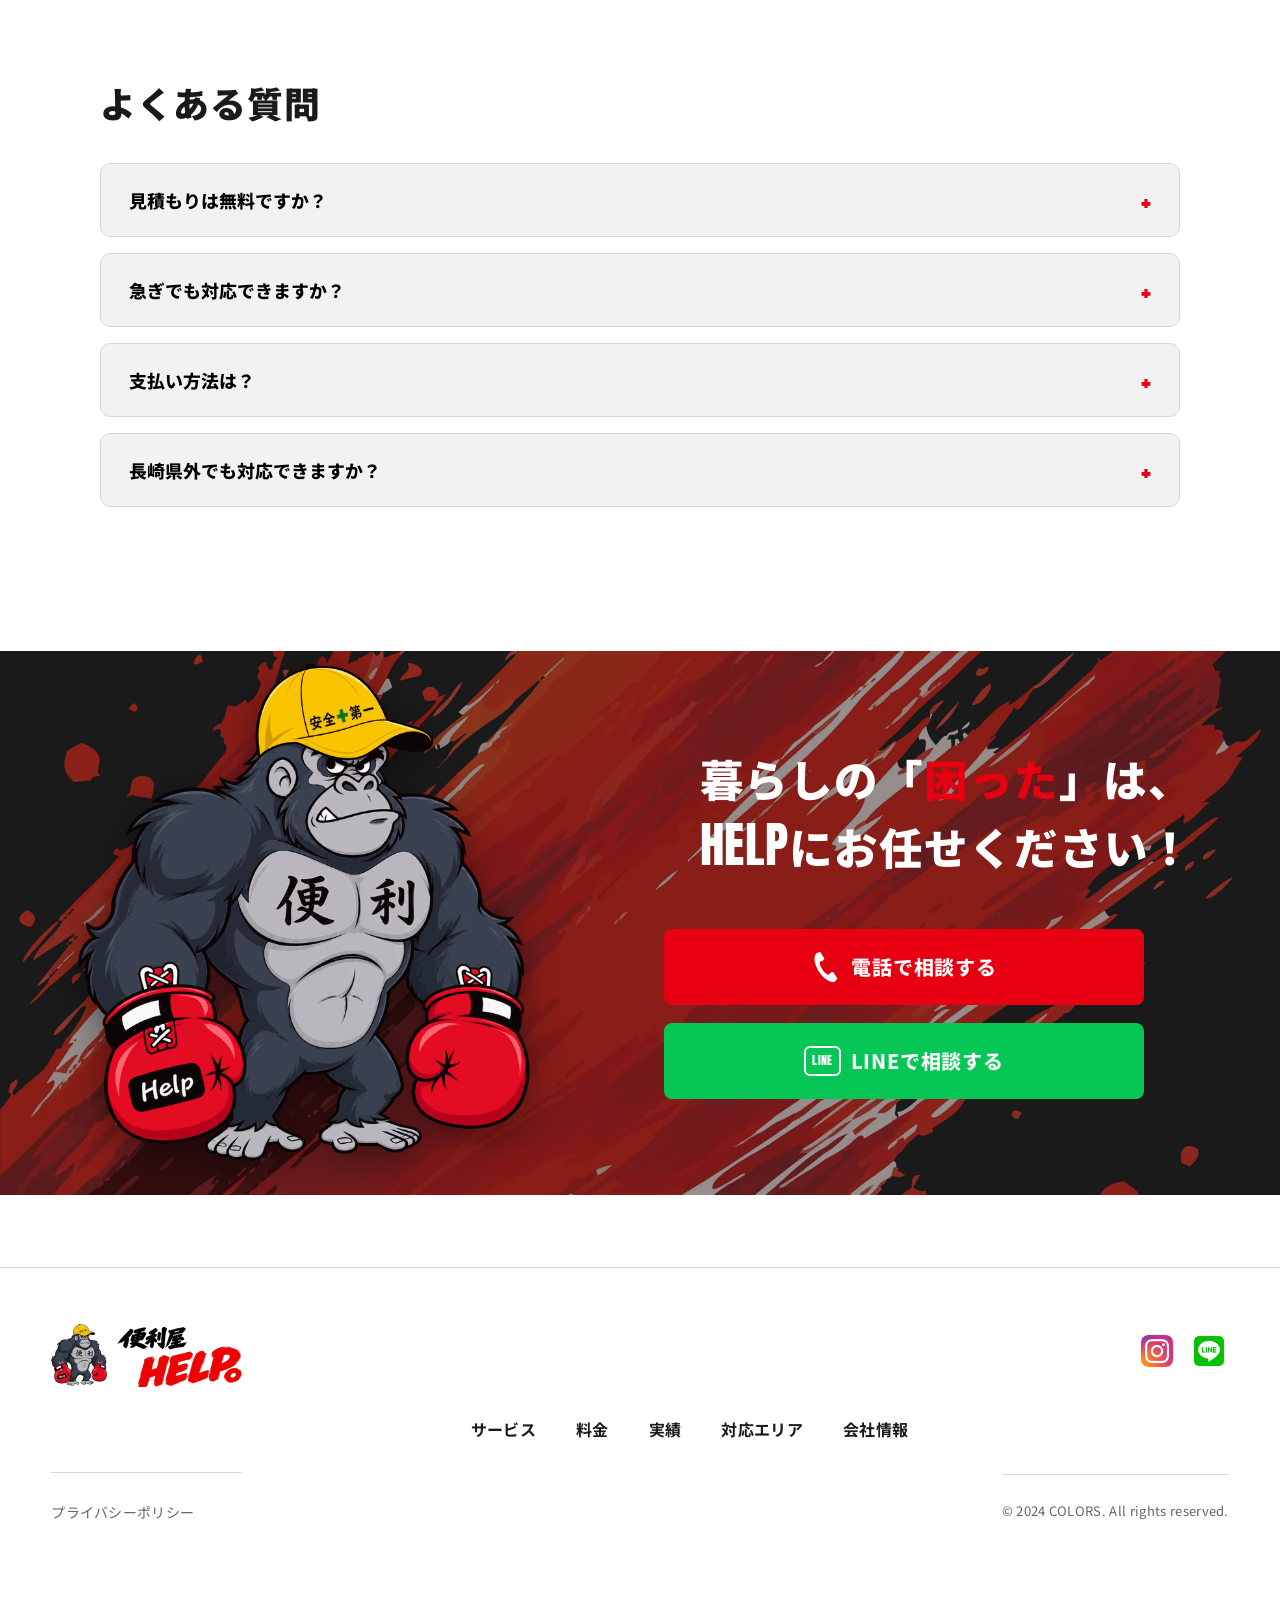
==== commit b5da2084: "会社情報「研修修了」の2行をスマホで改行させない 研修名の2行（「業務用エアコン開業者向け研修会」修了／ 「ルームエアコン開業者向け研修会」修了）が狭い画面幅で途中改行 されないよう、767px以下の" ====
--- a/index.html
+++ b/index.html
@@ -27,7 +27,7 @@
   }, 4000);
 })();
 </script>
-<link rel="stylesheet" href="style.css?v=20261015-6">
+<link rel="stylesheet" href="style.css?v=20261015-7">
 </head>
 <body>
 
@@ -554,8 +554,8 @@
             <tr><th>研修修了</th><td>
               <ul class="company-table__list">
                 <li>全日本エアコンクリーニング連盟</li>
-                <li>「業務用エアコン開業者向け研修会」修了</li>
-                <li>「ルームエアコン開業者向け研修会」修了</li>
+                <li class="company-table__train"><span class="company-table__train-name">「業務用エアコン開業者向け研修会」</span><span class="company-table__train-done">修了</span></li>
+                <li class="company-table__train"><span class="company-table__train-name">「ルームエアコン開業者向け研修会」</span><span class="company-table__train-done">修了</span></li>
               </ul>
             </td></tr>
           </tbody>
--- a/style.css
+++ b/style.css
@@ -1052,14 +1052,14 @@
 .company-table th,
 .company-table td {
   text-align: left;
-  padding: 12px 8px;
+  padding: 12px 6px;
   border-bottom: 1px solid var(--line);
   font-size: 14px;
   line-height: 1.6;
   vertical-align: top;
 }
 .company-table th {
-  width: 34%;
+  width: 26%;
   font-family: var(--font-jp);
   font-weight: var(--fw-label);
   background: var(--gray);
@@ -1092,6 +1092,17 @@
   color: var(--text-muted);
 }
 .company-table__nowrap { white-space: nowrap; }
+/* 研修名2行：スマホ幅で途中改行されないよう縮小+nowrap。
+   極端に狭い端末のみ「〜研修会」」と「修了」の間で改行を許可する。 */
+.company-table__train {
+  font-size: clamp(12px, 3.4vw, 14px);
+  white-space: nowrap;
+}
+@media (max-width: 340px) {
+  .company-table__train { white-space: normal; }
+  .company-table__train-name,
+  .company-table__train-done { display: inline-block; white-space: nowrap; }
+}
 
 
 /* ============================================================
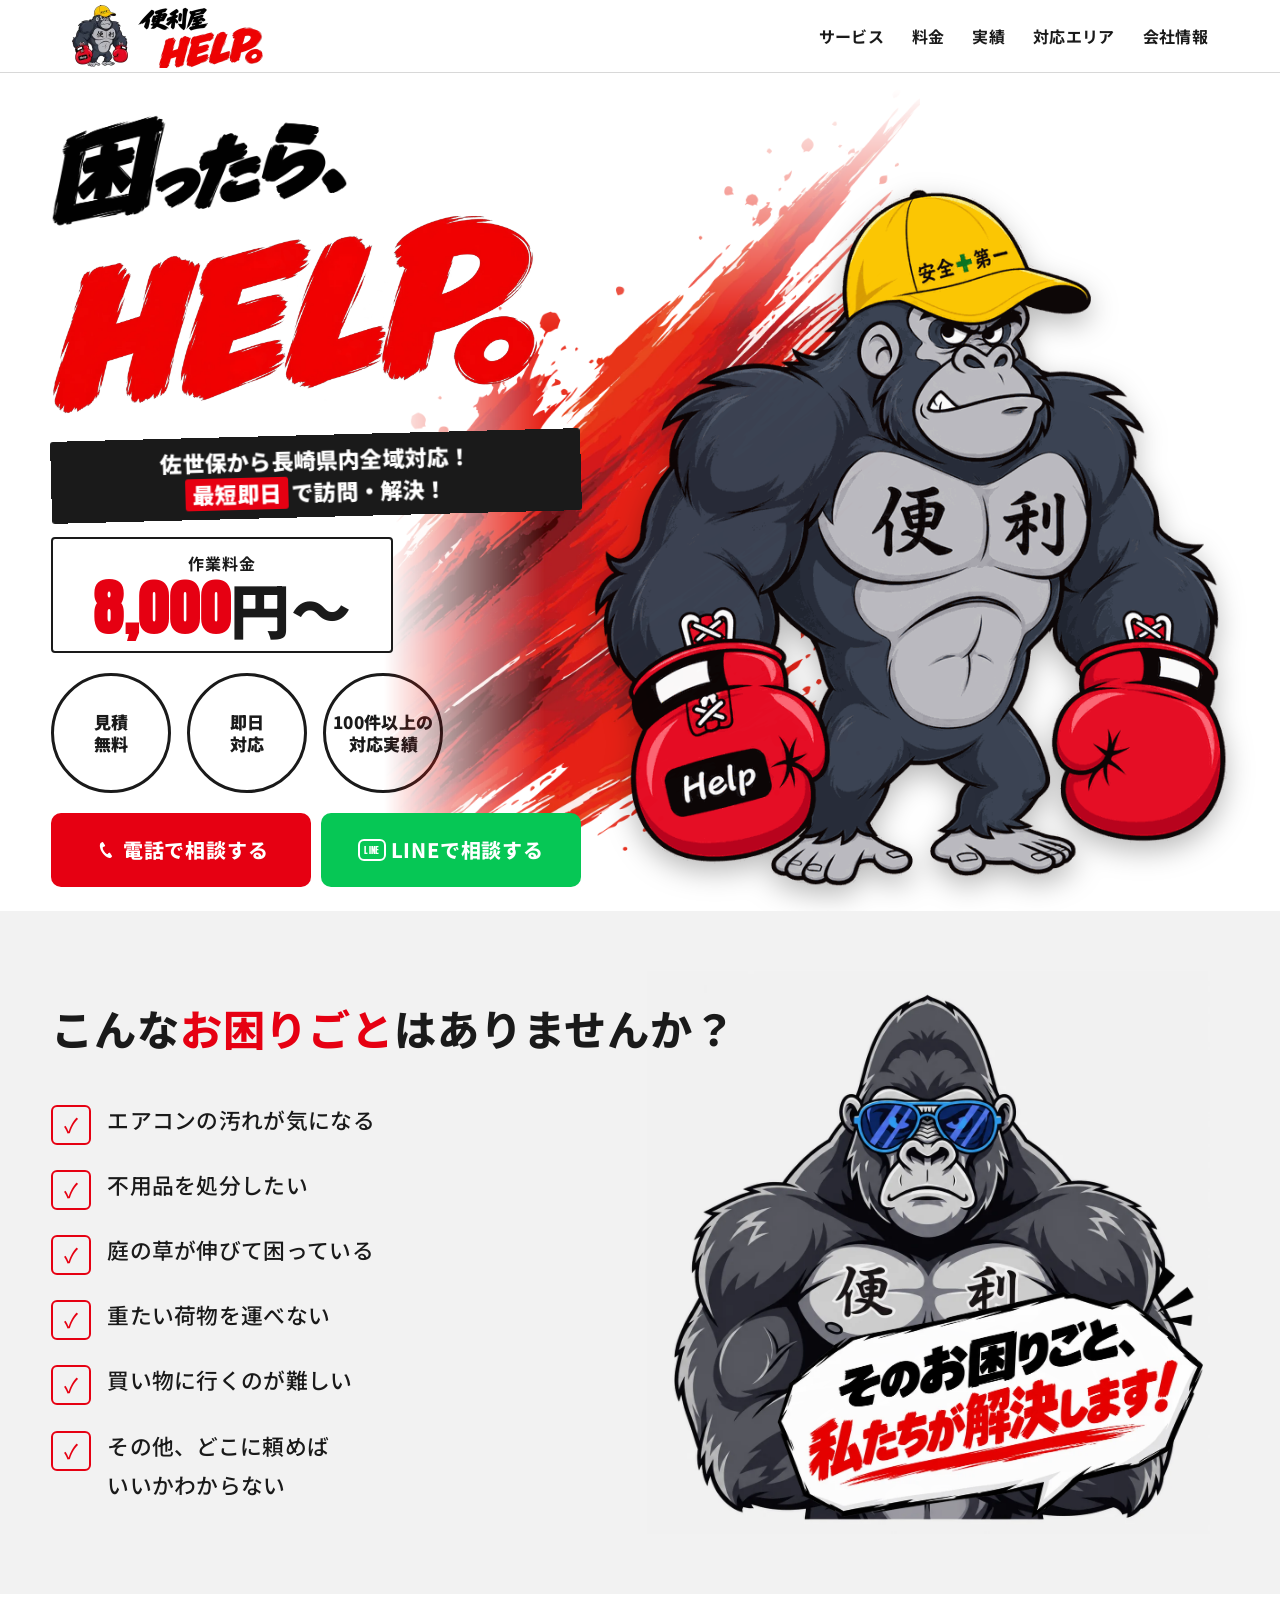
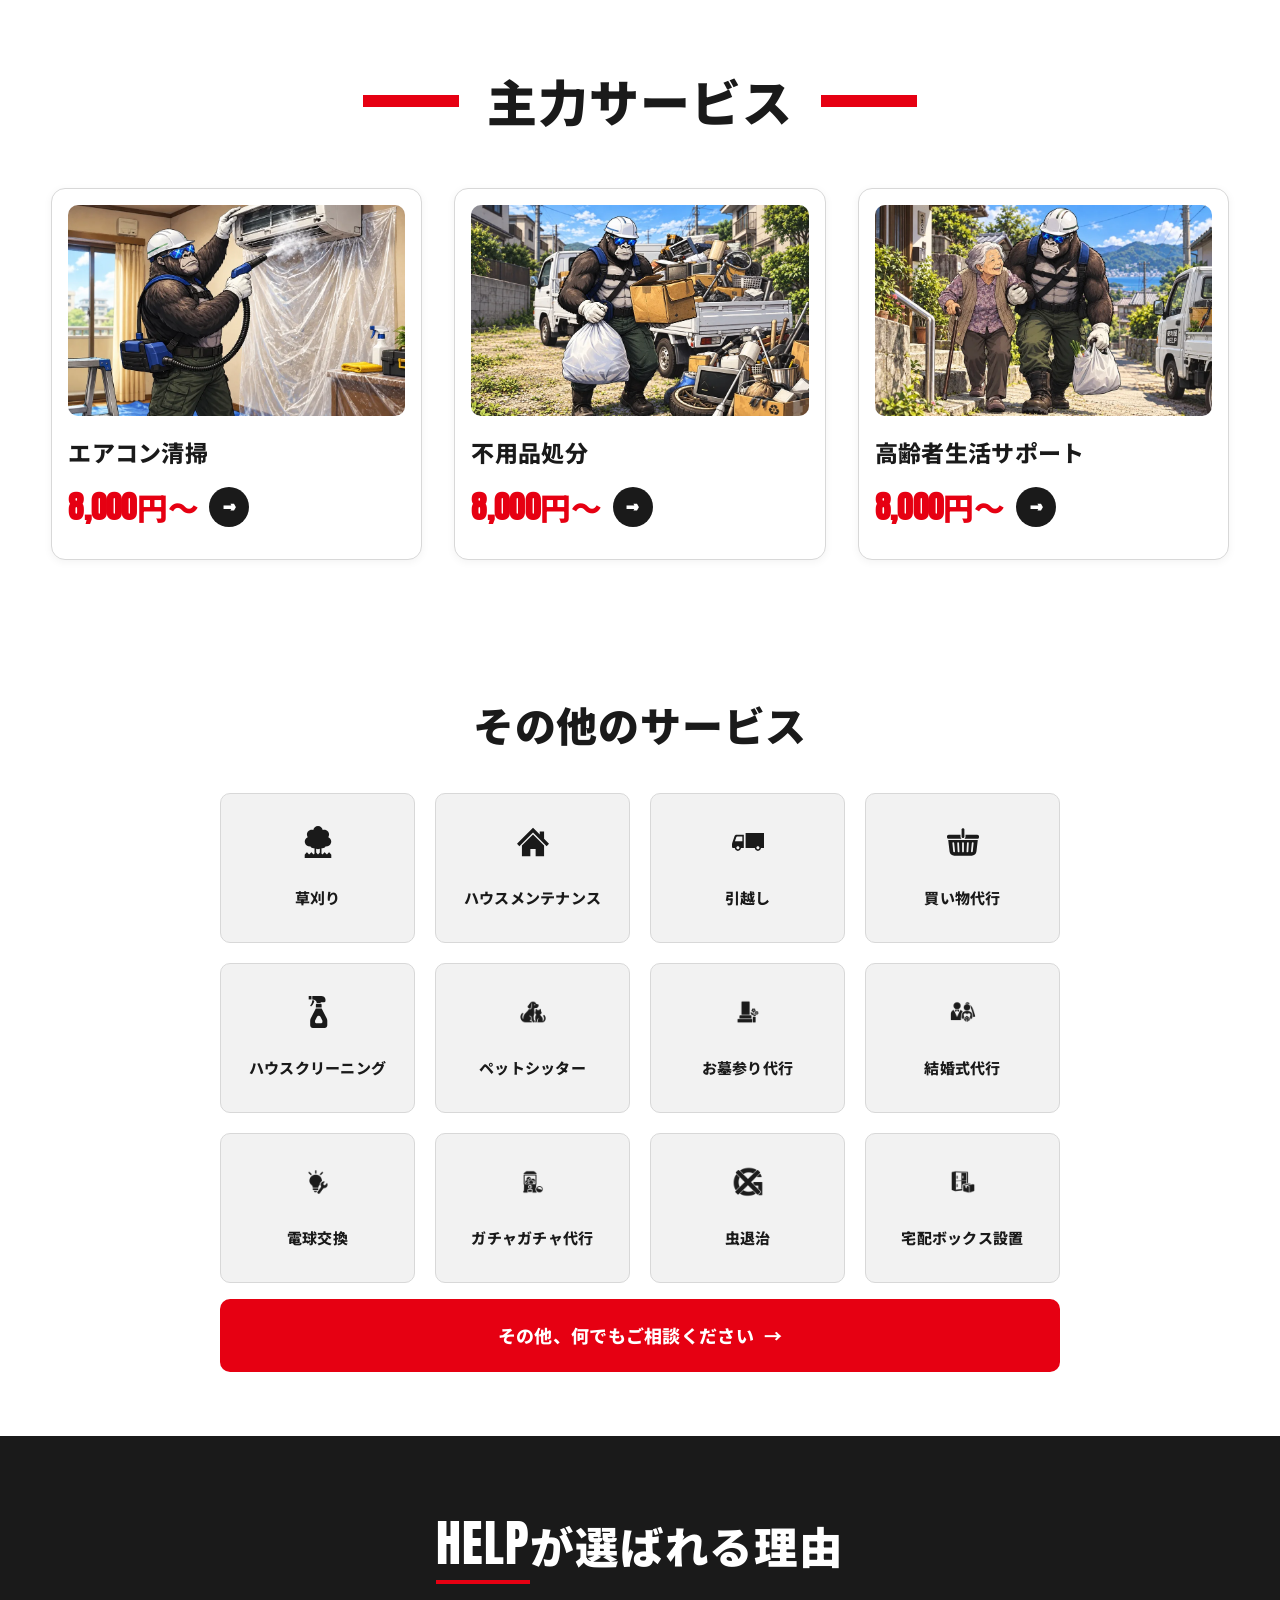
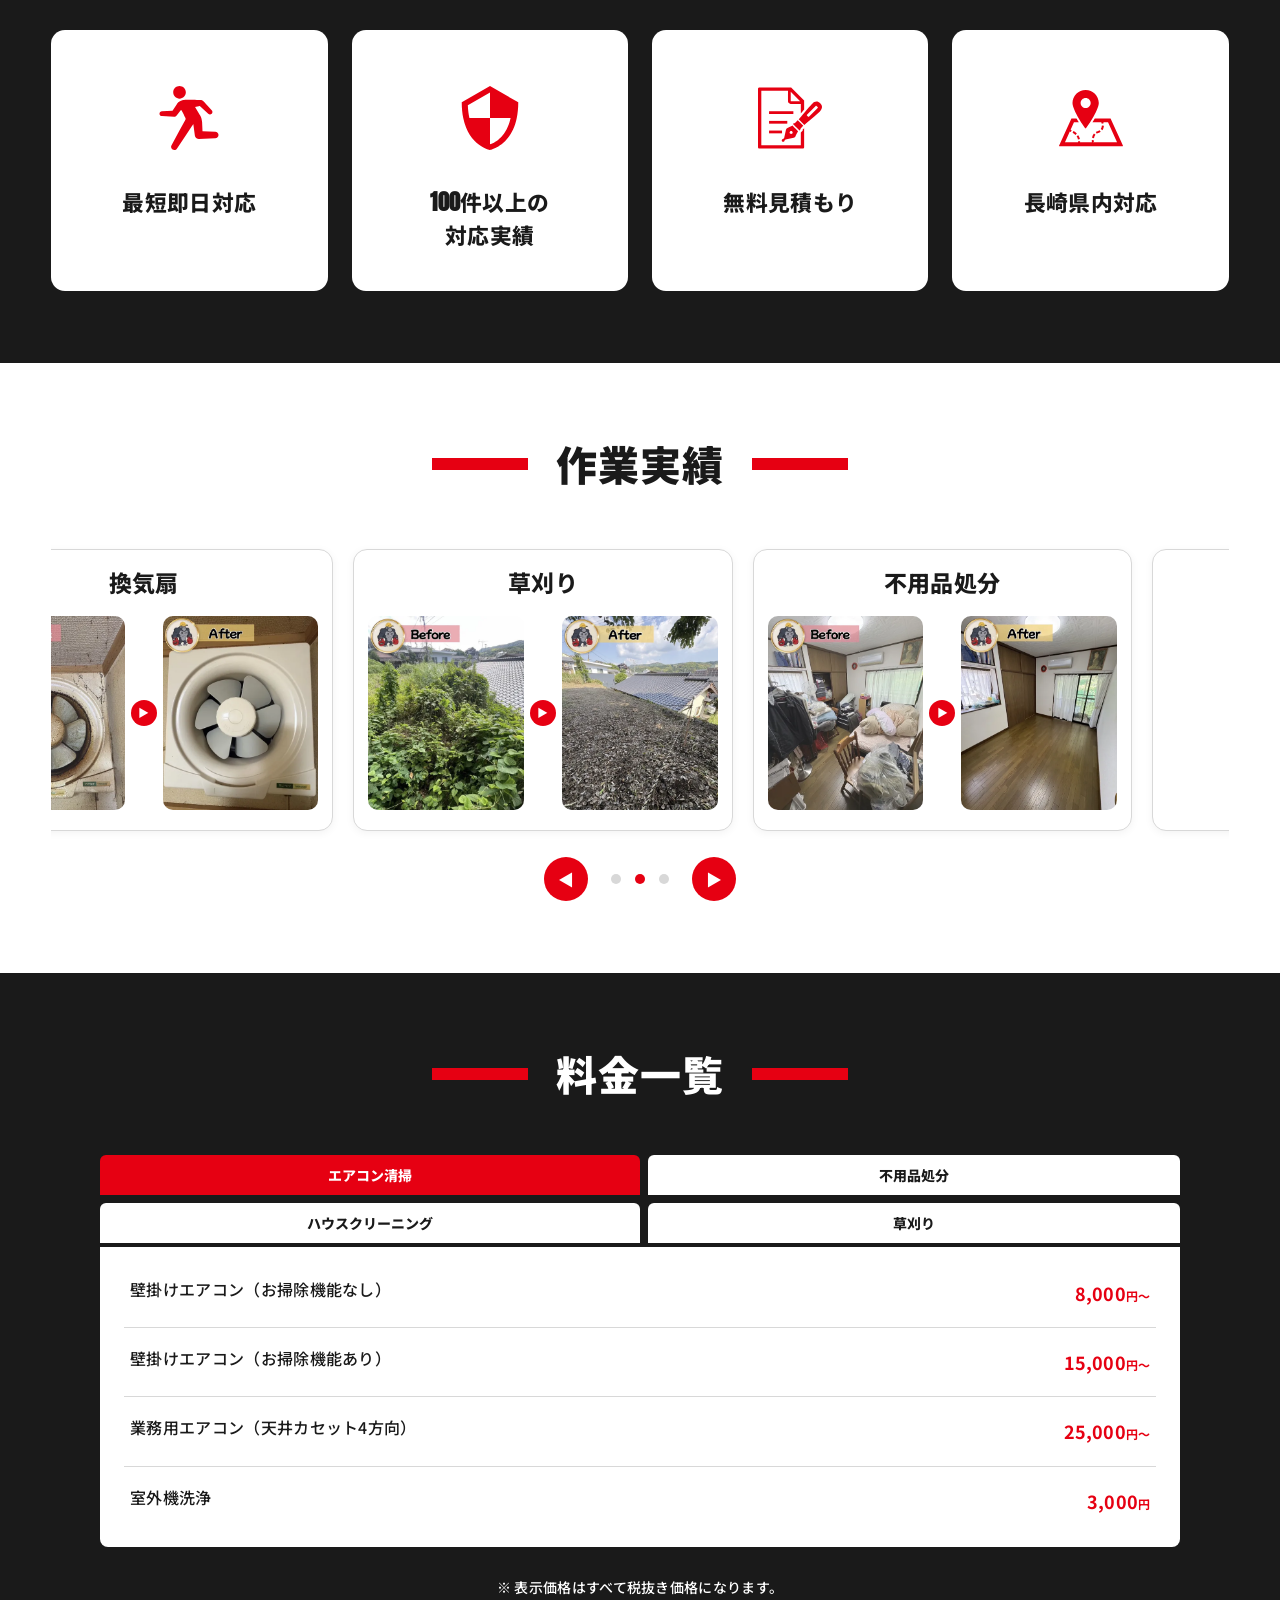
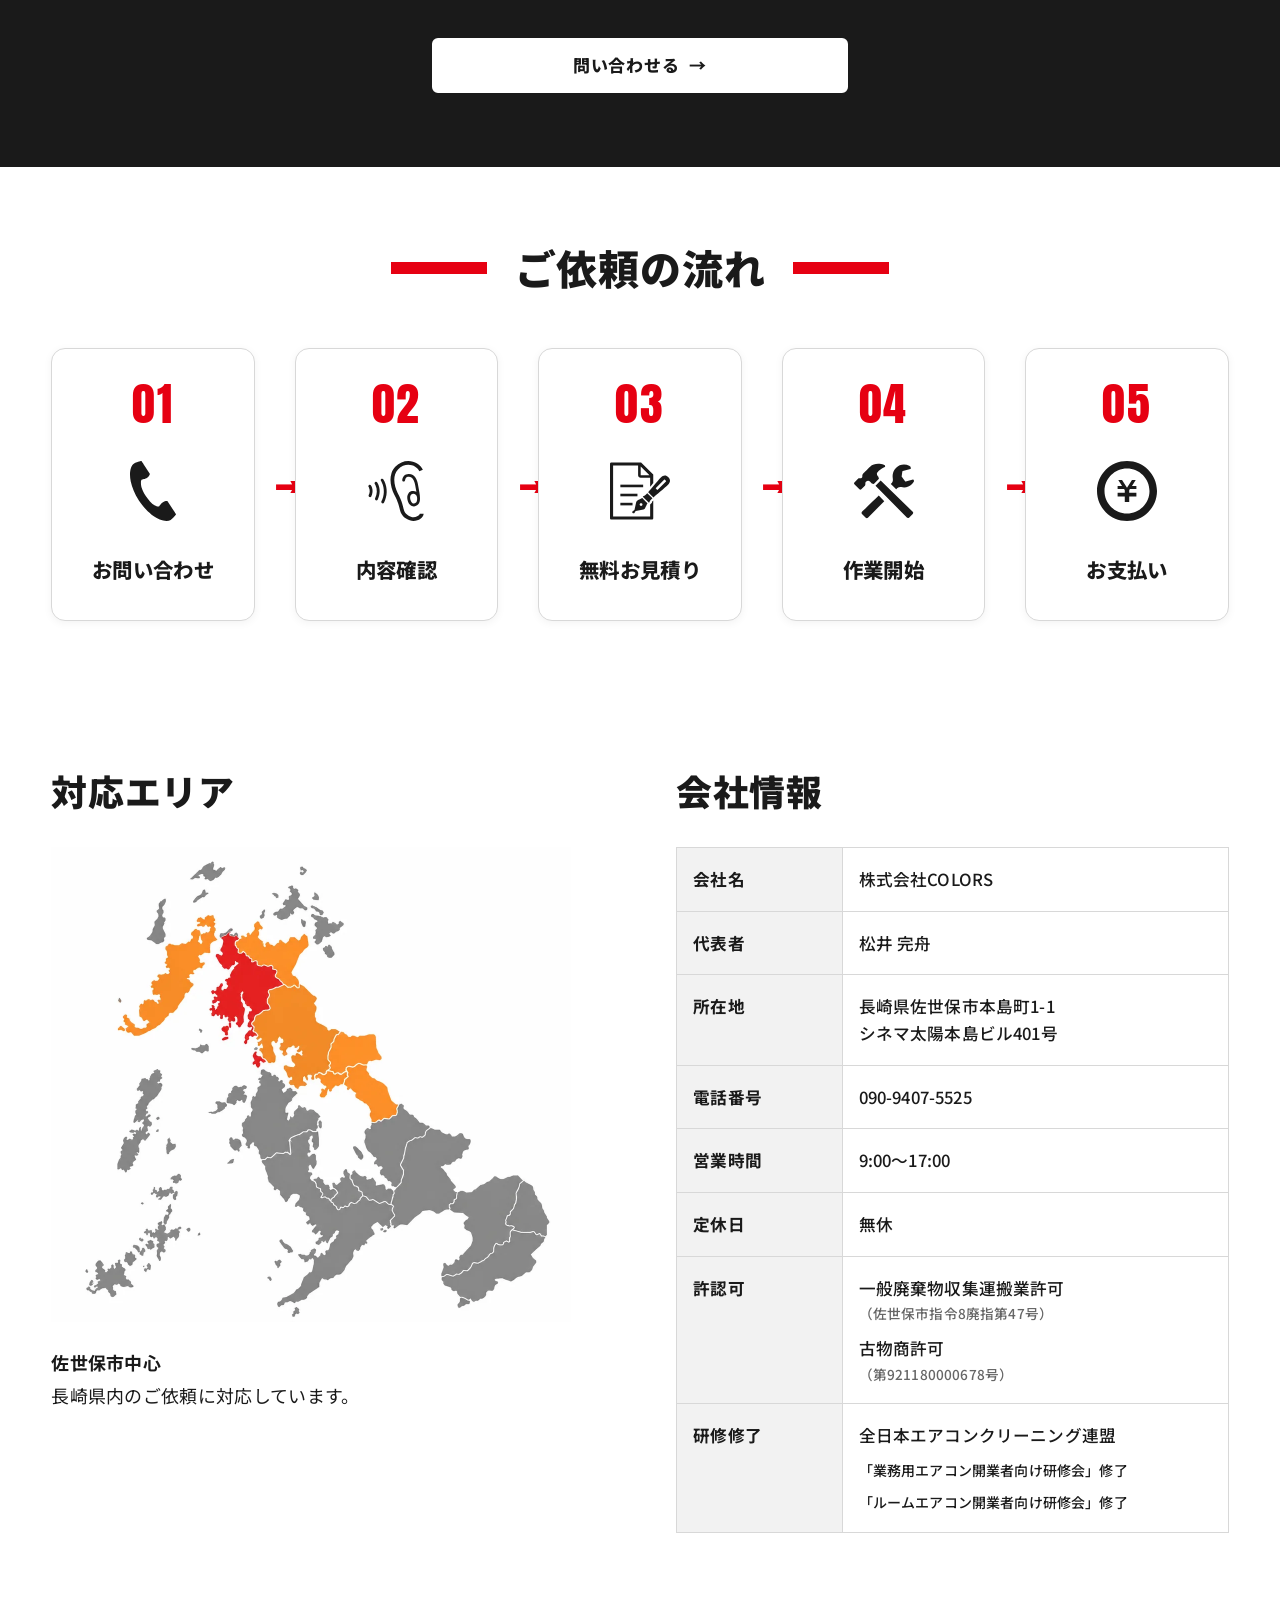
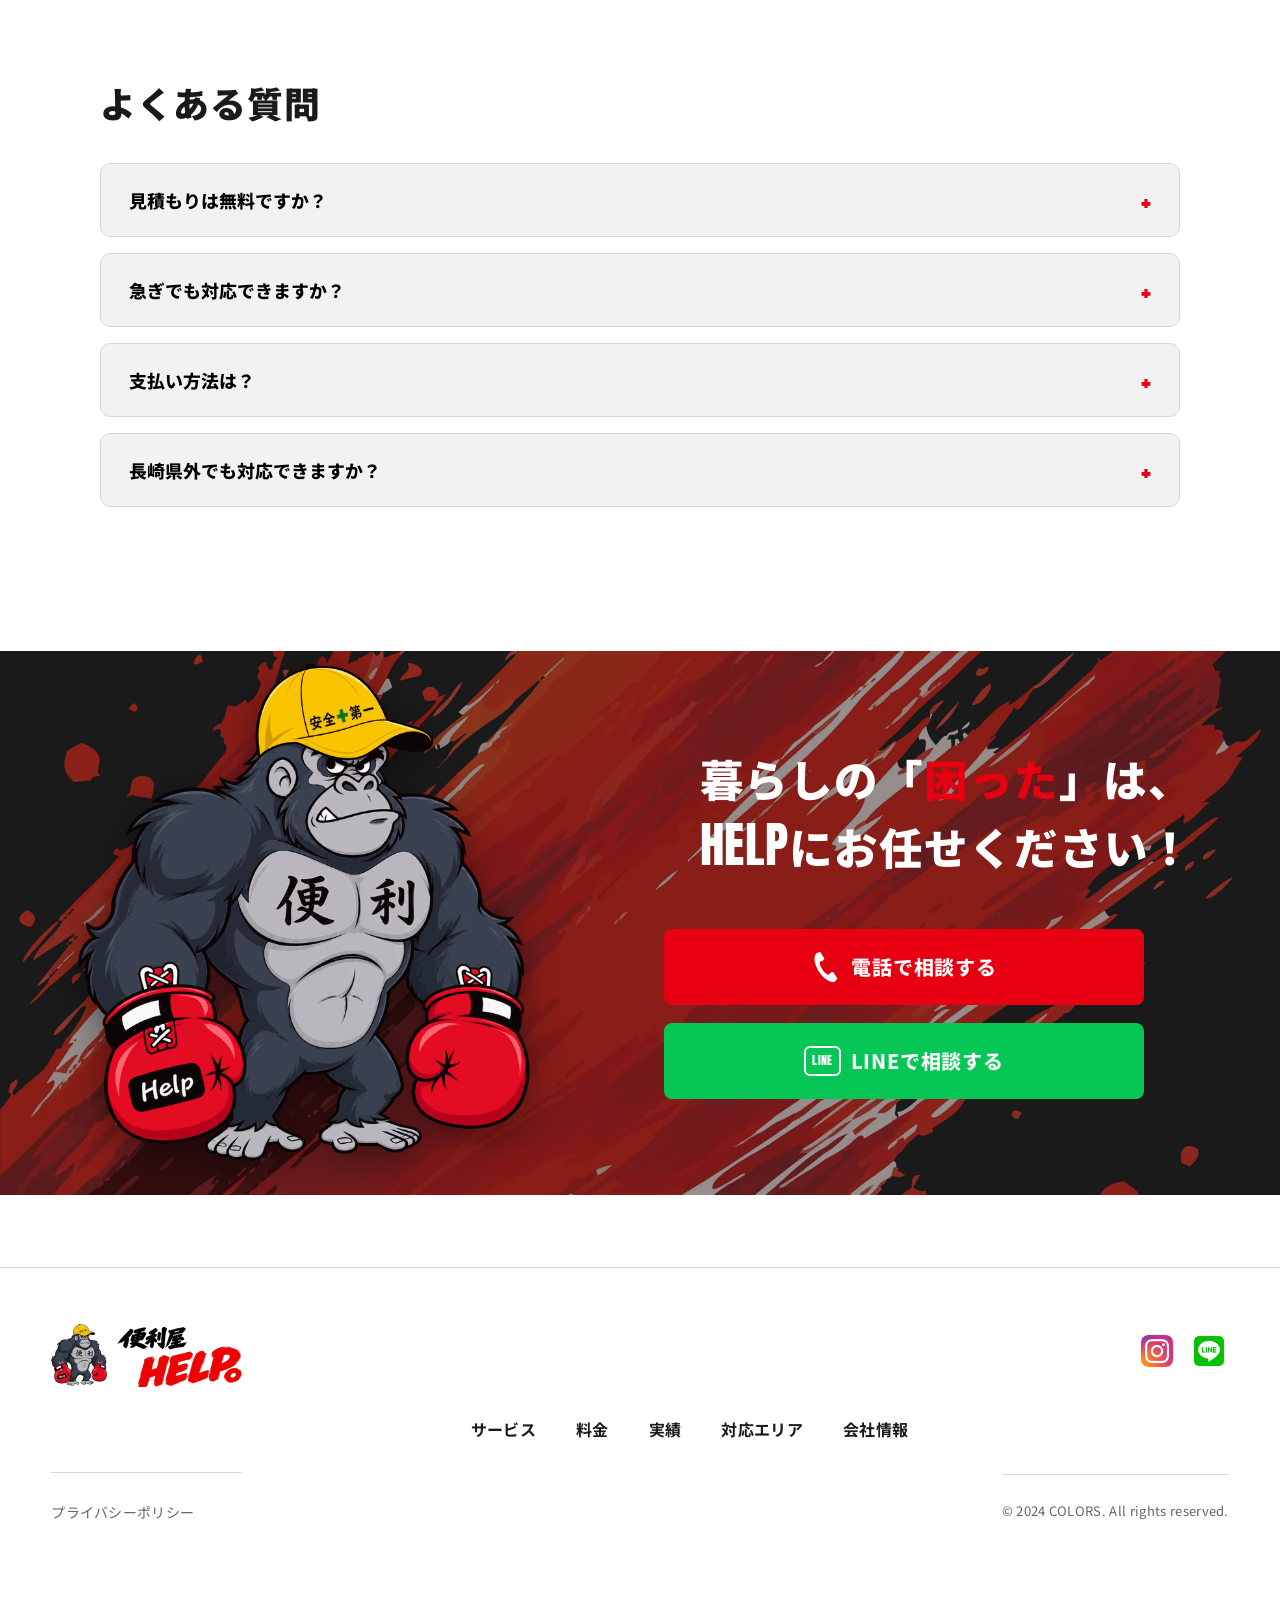
==== commit 45bf10b4: "よくある質問に回答を追加 4つの質問（見積もり・急ぎの対応・支払い方法・長崎県外）に回答を入れた。 1行目の結論を太字で独立した行にし、本文とのあいだに少し余白を取る。 開閉の仕組み（中身が1つの <" ====
--- a/index.html
+++ b/index.html
@@ -27,7 +27,7 @@
   }, 4000);
 })();
 </script>
-<link rel="stylesheet" href="style.css?v=20261015-7">
+<link rel="stylesheet" href="style.css?v=20261015-9">
 </head>
 <body>
 
@@ -578,28 +578,28 @@
             <span>見積もりは無料ですか？</span>
             <span class="faq-item__mark" aria-hidden="true">+</span>
           </button>
-          <div class="faq-item__a"><p>［回答テキストが入ります］</p></div>
+          <div class="faq-item__a"><p><strong>はい、相談お見積は無料です。</strong><span class="faq-item__body">便利屋HELPでは、お客様のお困りごとやご希望をお伺いし、作業内容に応じたお見積もりをご案内いたします。</span></p></div>
         </li>
         <li class="faq-item">
           <button type="button" class="faq-item__q" aria-expanded="false">
             <span>急ぎでも対応できますか？</span>
             <span class="faq-item__mark" aria-hidden="true">+</span>
           </button>
-          <div class="faq-item__a"><p>［回答テキストが入ります］</p></div>
+          <div class="faq-item__a"><p><strong>はい、急ぎのご依頼もご相談ください。</strong><span class="faq-item__body">便利屋HELPでは、お客様のお困りごとにできる限り柔軟に対応いたします。<br>即日対応をご希望の場合も、スケジュールや作業内容に応じて対応可能か確認いたしますので、まずはお気軽にお問い合わせください。</span></p></div>
         </li>
         <li class="faq-item">
           <button type="button" class="faq-item__q" aria-expanded="false">
             <span>支払い方法は？</span>
             <span class="faq-item__mark" aria-hidden="true">+</span>
           </button>
-          <div class="faq-item__a"><p>［回答テキストが入ります］</p></div>
+          <div class="faq-item__a"><p><strong>お支払い方法は、現金または銀行振込に対応しております。</strong></p></div>
         </li>
         <li class="faq-item">
           <button type="button" class="faq-item__q" aria-expanded="false">
             <span>長崎県外でも対応できますか？</span>
             <span class="faq-item__mark" aria-hidden="true">+</span>
           </button>
-          <div class="faq-item__a"><p>［回答テキストが入ります］</p></div>
+          <div class="faq-item__a"><p><strong>はい、長崎県外のご依頼もご相談ください。</strong><span class="faq-item__body">便利屋HELPでは、長崎県内を中心に、県外のお客様からのご依頼についても、作業内容や場所に応じて柔軟に対応を検討しております。</span></p></div>
         </li>
       </ul>
     </div>
--- a/style.css
+++ b/style.css
@@ -1141,6 +1141,9 @@
   transition: transform .2s;
 }
 .faq-item__a > p { font-weight: var(--fw-body); line-height: 1.9; }
+/* 回答の1行目（結論）は太字で独立した行にし、本文とのあいだに少し余白を取る */
+.faq-item__a strong { display: block; font-weight: var(--fw-label); }
+.faq-item__body { display: block; margin-top: .6em; }
 .faq-item.is-open .faq-item__mark { transform: rotate(45deg); }
 .faq-item__a {
   display: grid;
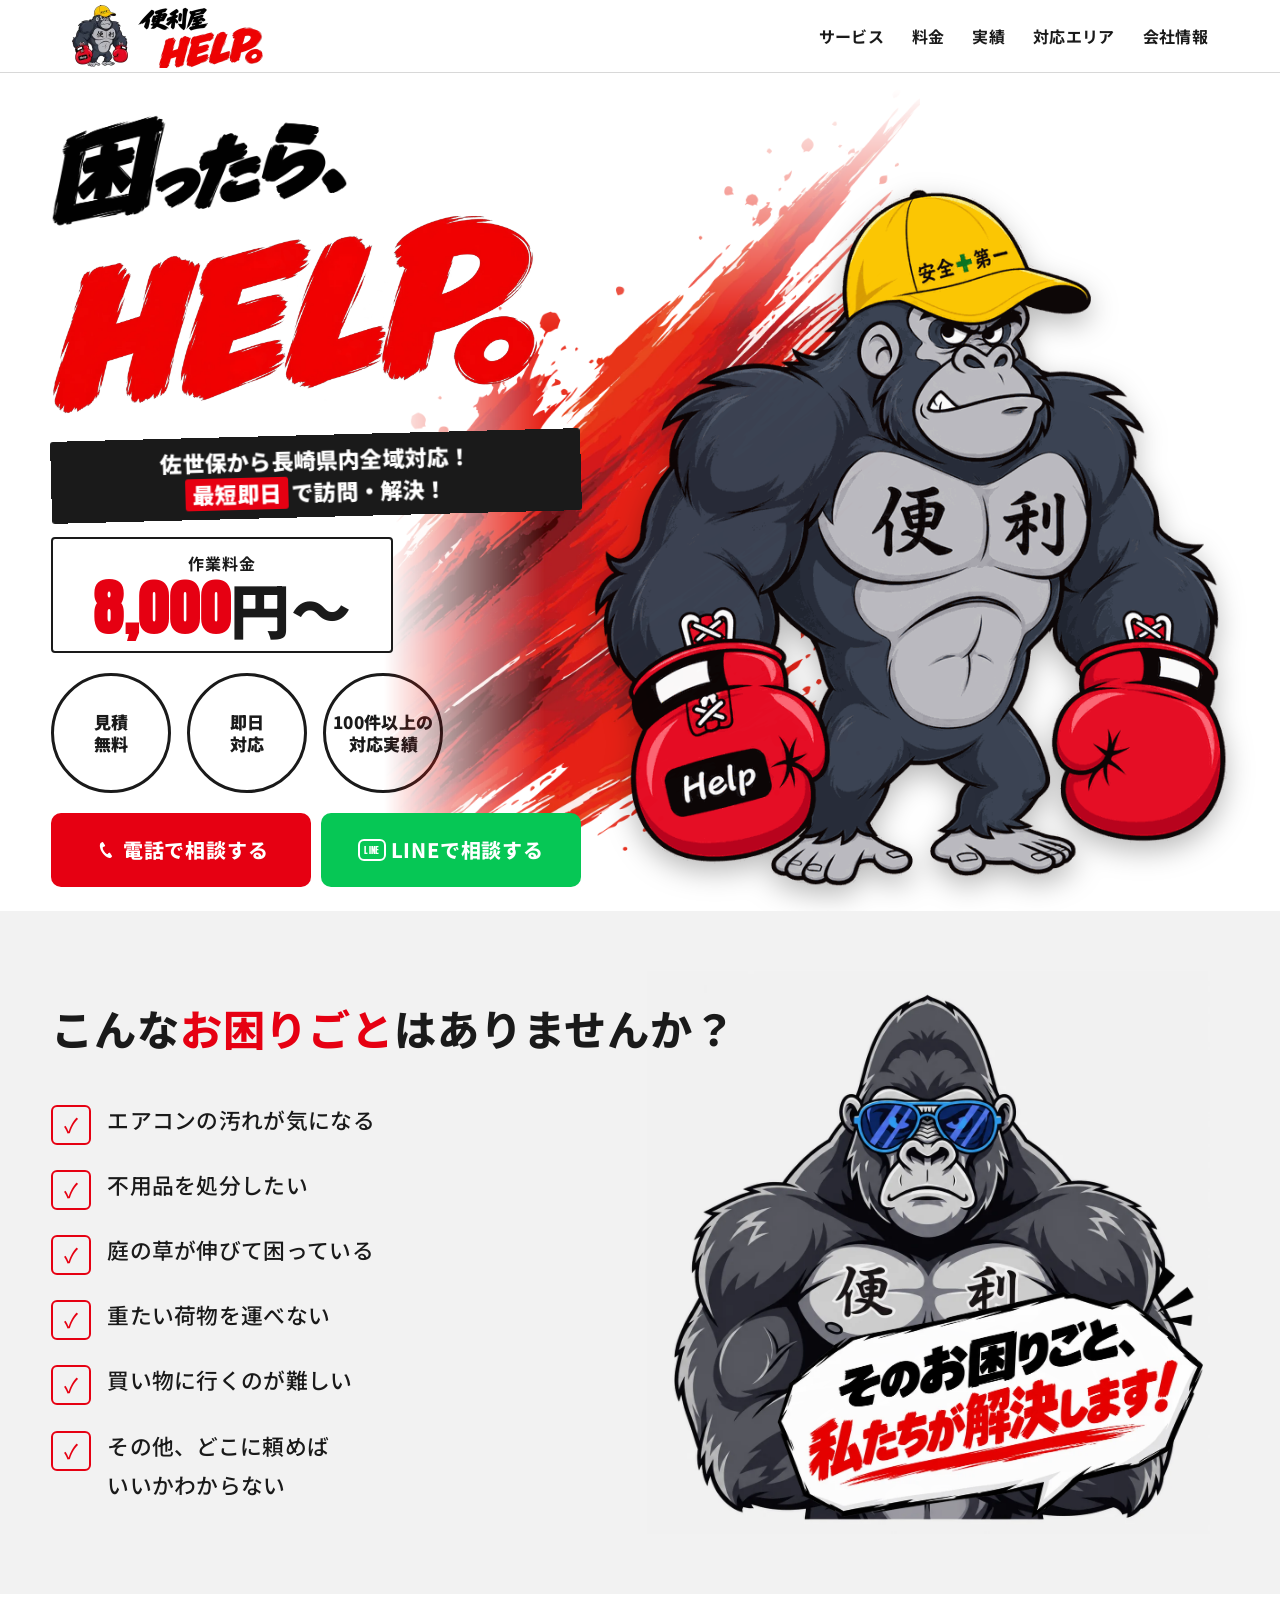
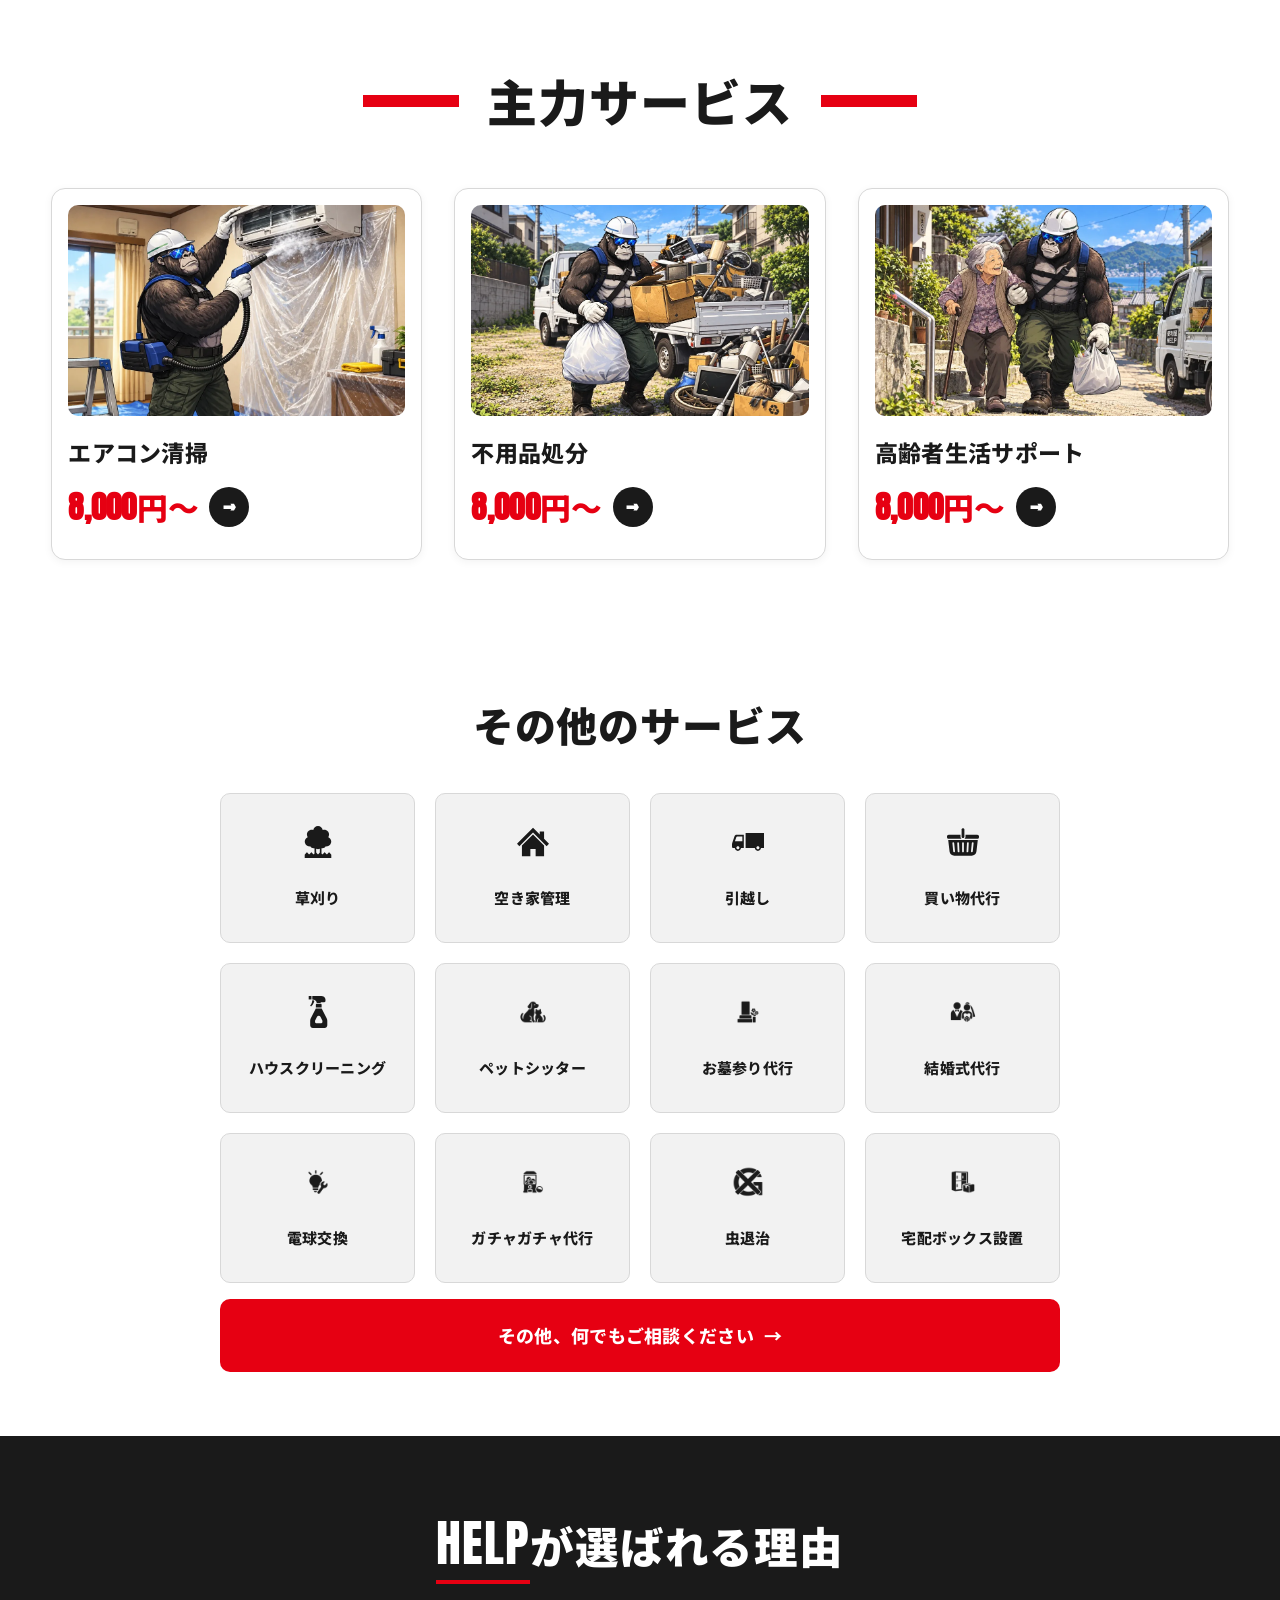
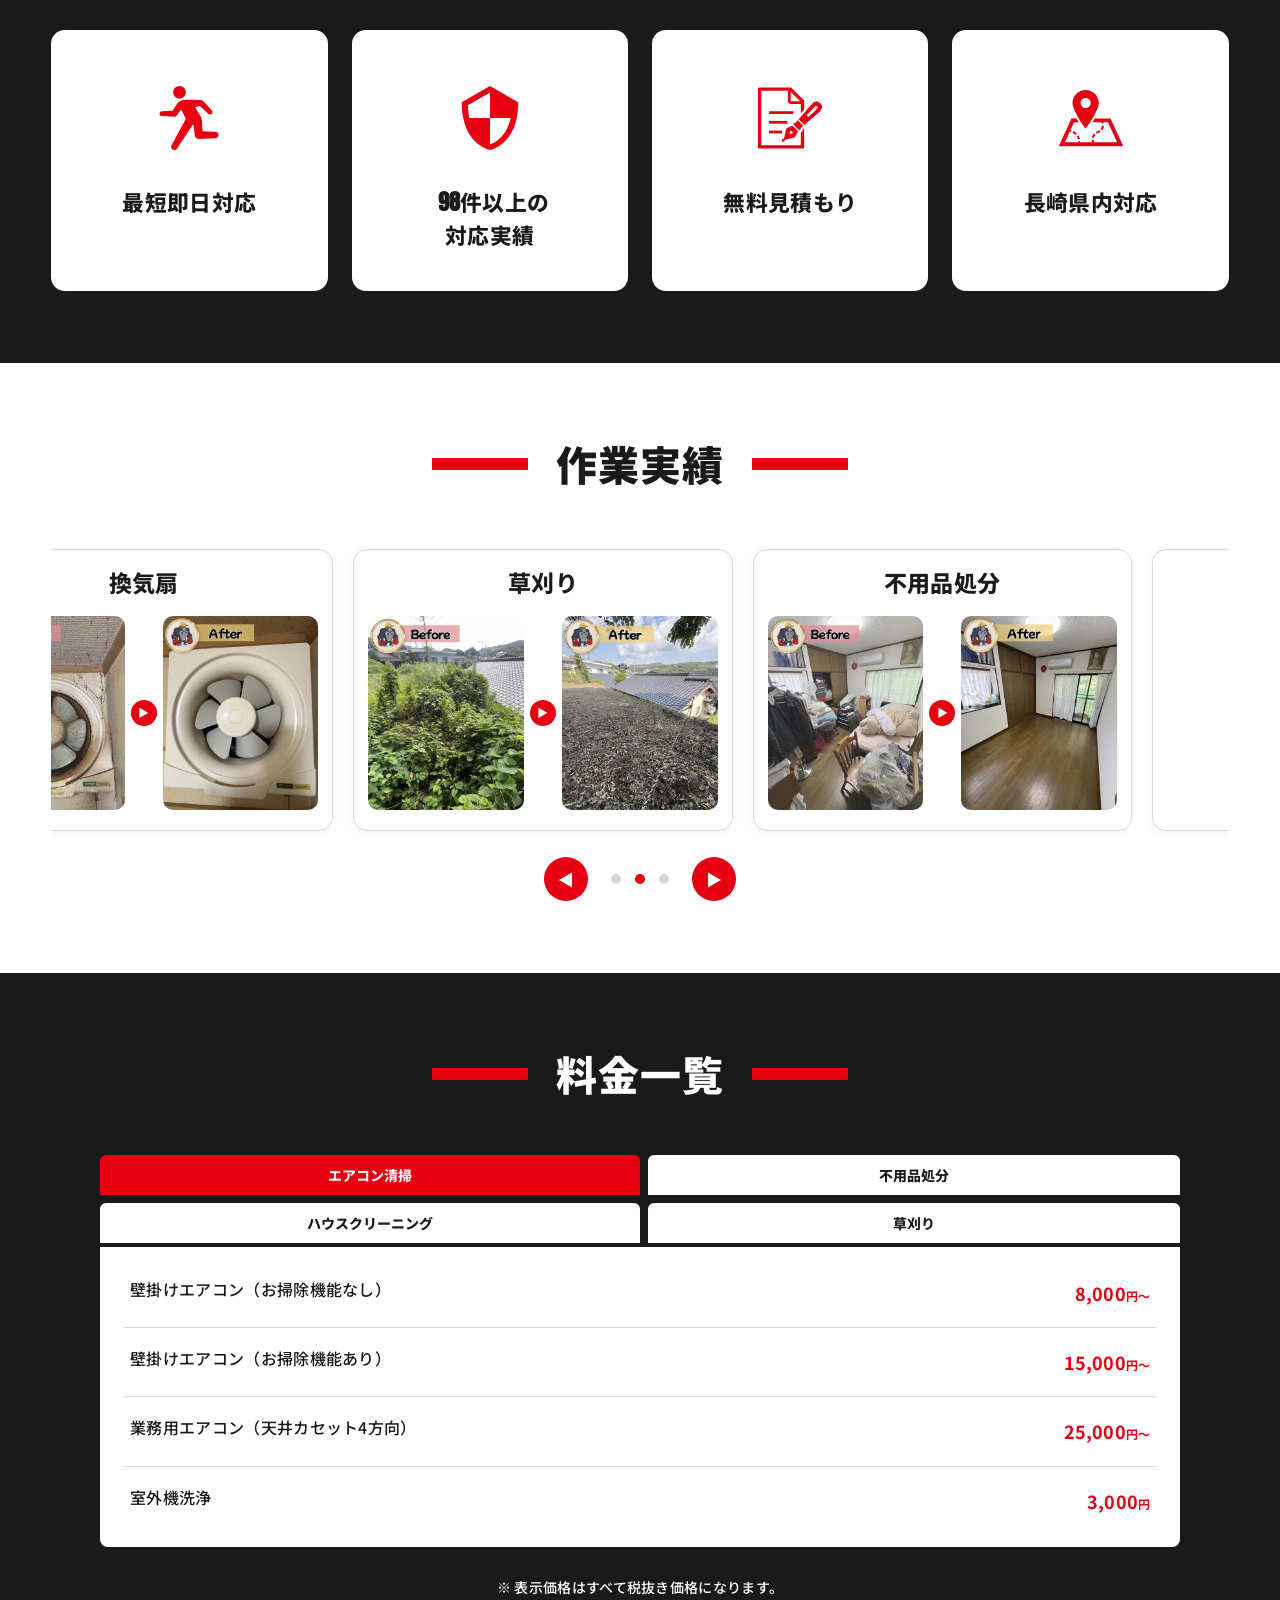
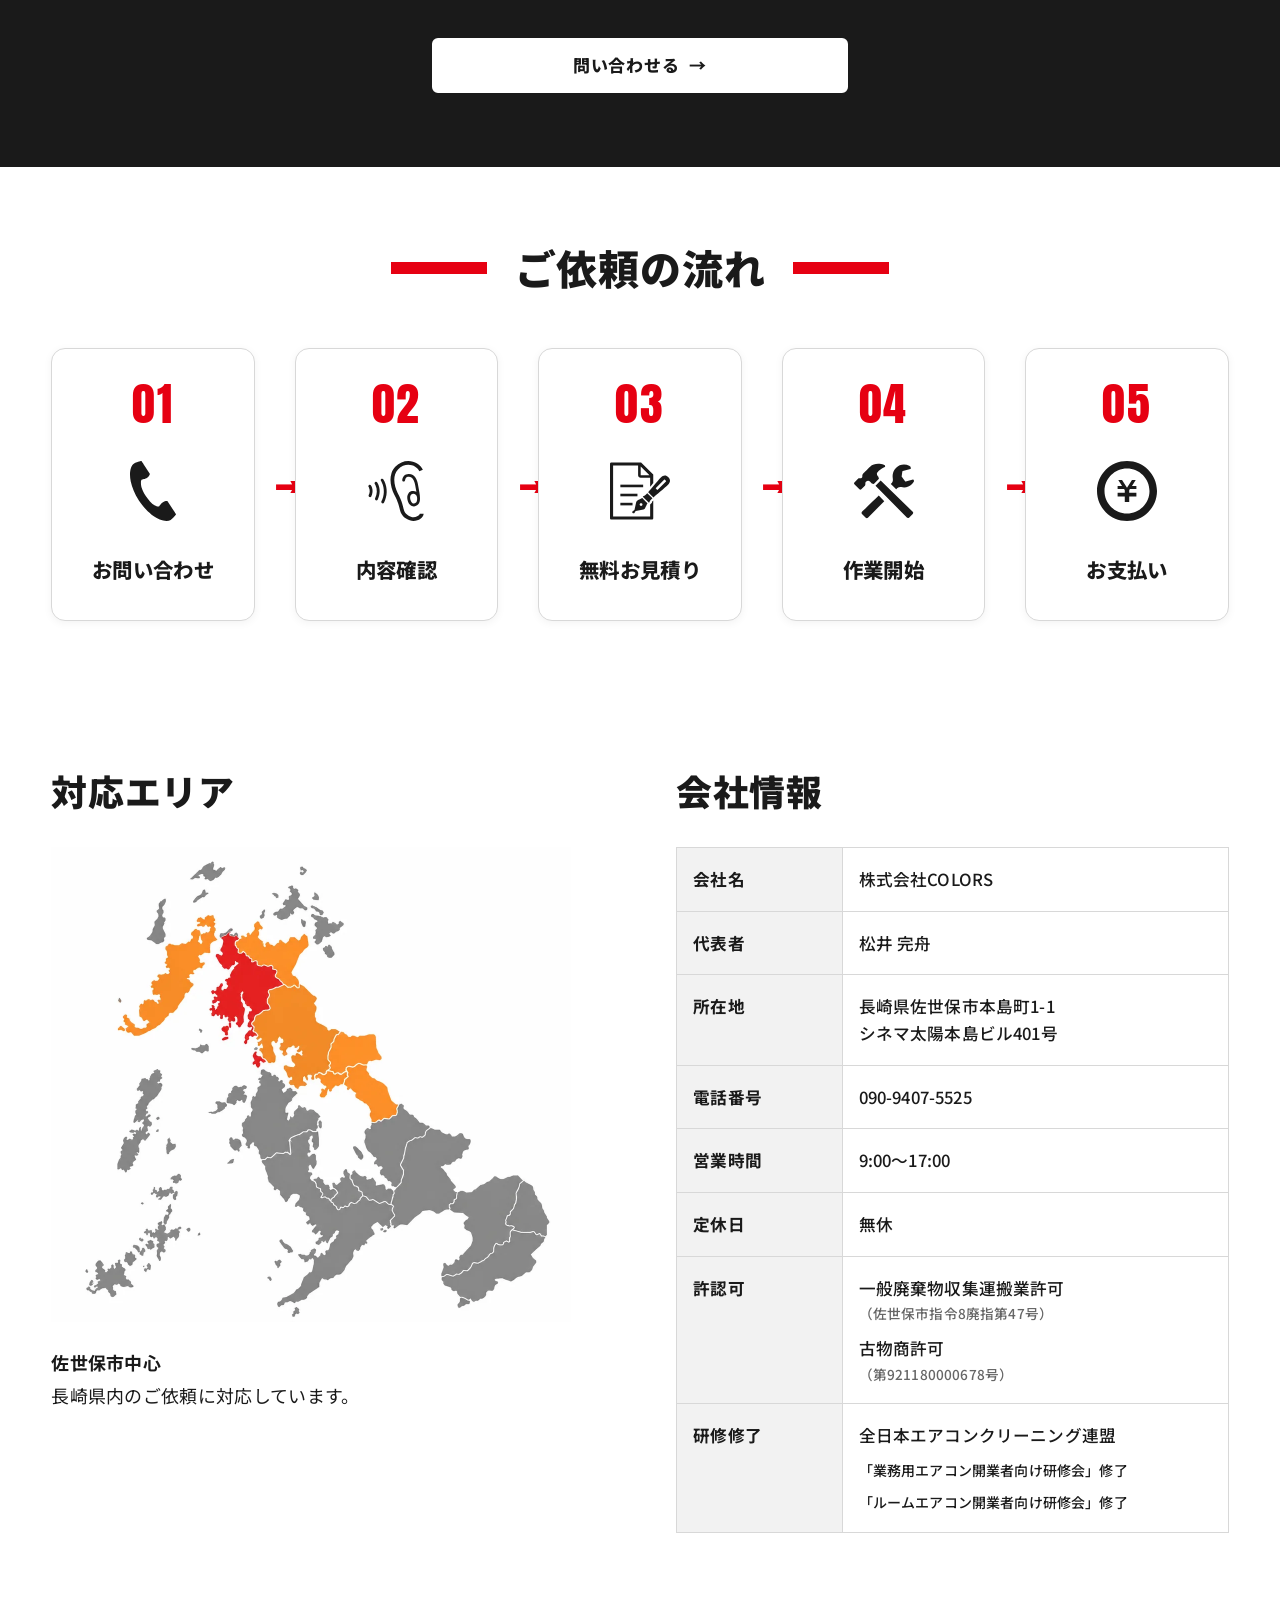
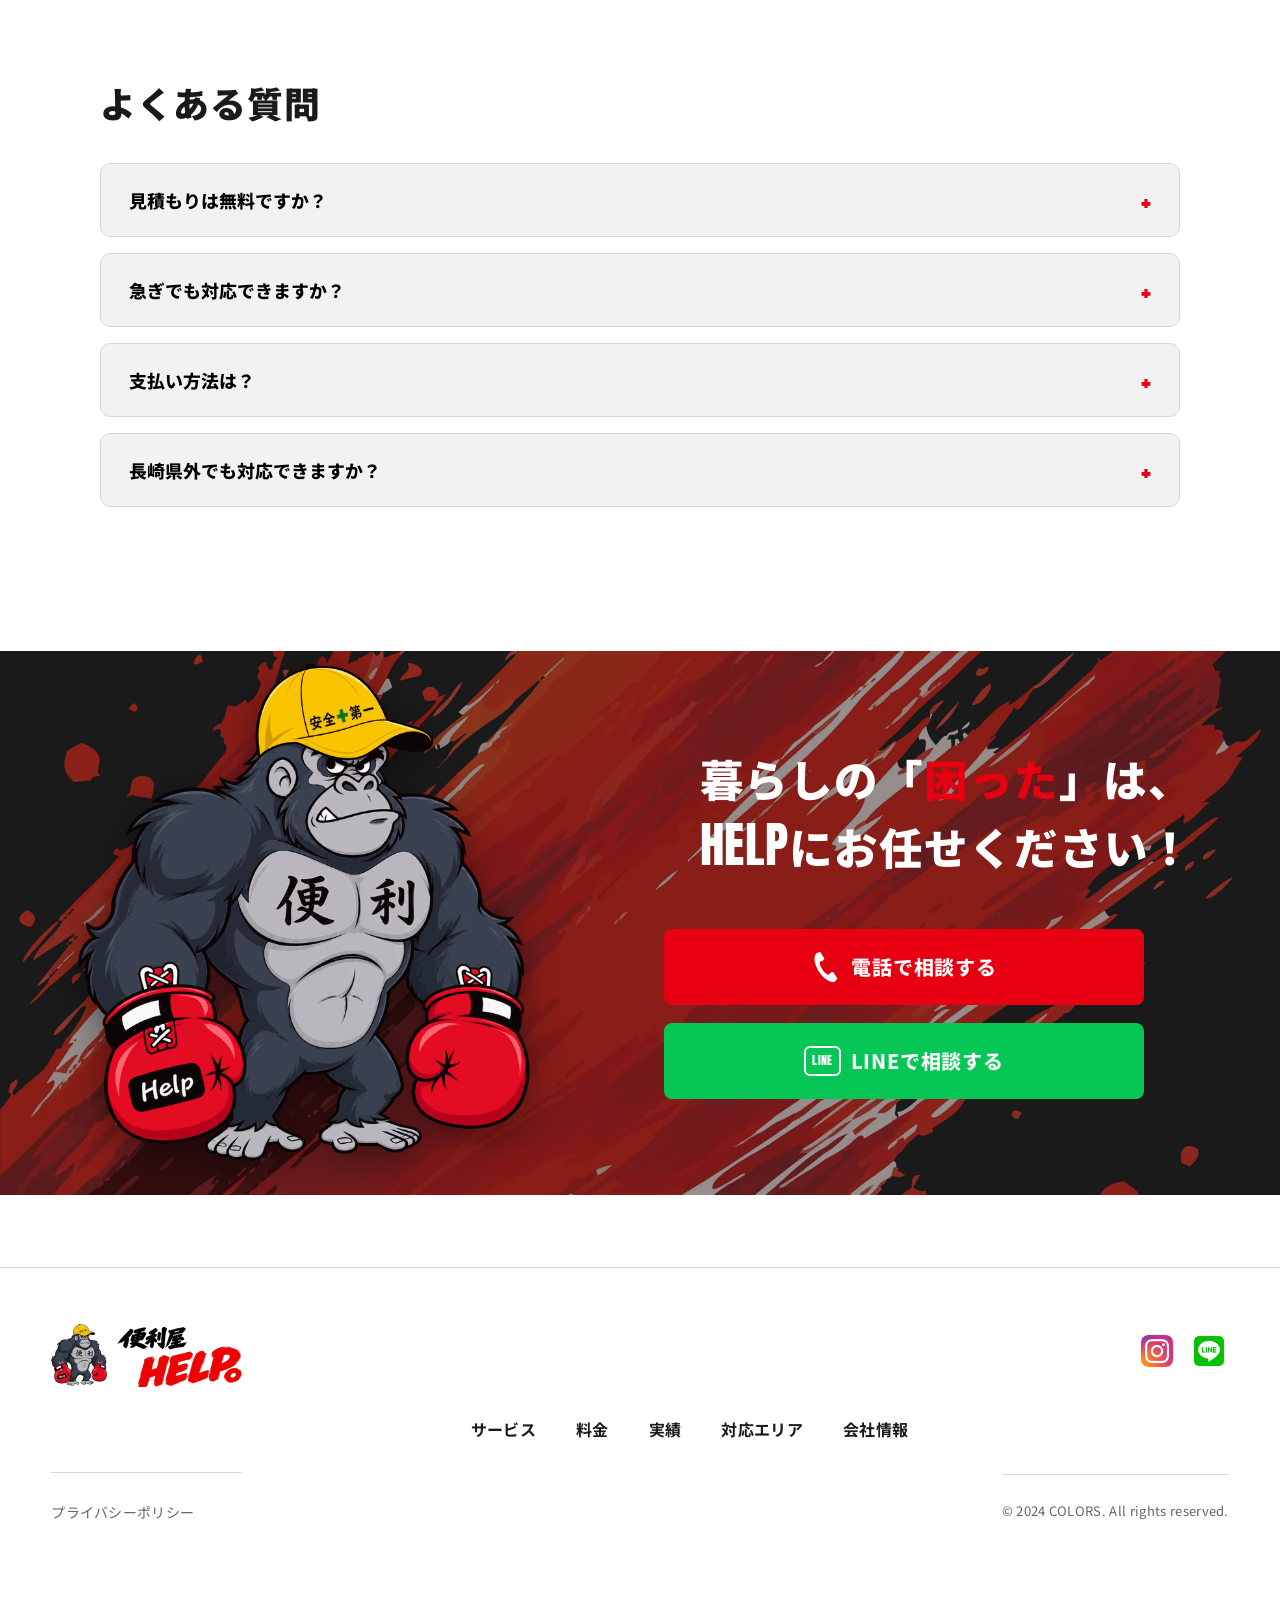
==== commit 1d9fe55c: "その他のサービス：ハウスメンテナンスを空き家管理に変更 Co-Authored-By: Claude Opus 5.5 <noreply@anthropic.com> Claude-Session: " ====
--- a/index.html
+++ b/index.html
@@ -224,7 +224,7 @@
         </li>
         <li class="mini-card reveal">
           <span class="mini-card__icon"><i class="icon" style="--icon:url(images/icons/house.svg)"></i></span>
-          <span class="mini-card__name"><span class="mini-card__word">ハウス</span> <span class="mini-card__word">メンテナンス</span></span>
+          <span class="mini-card__name"><span class="mini-card__word">空き家</span> <span class="mini-card__word">管理</span></span>
         </li>
         <li class="mini-card reveal">
           <span class="mini-card__icon"><i class="icon" style="--icon:url(images/icons/truck.svg)"></i></span>
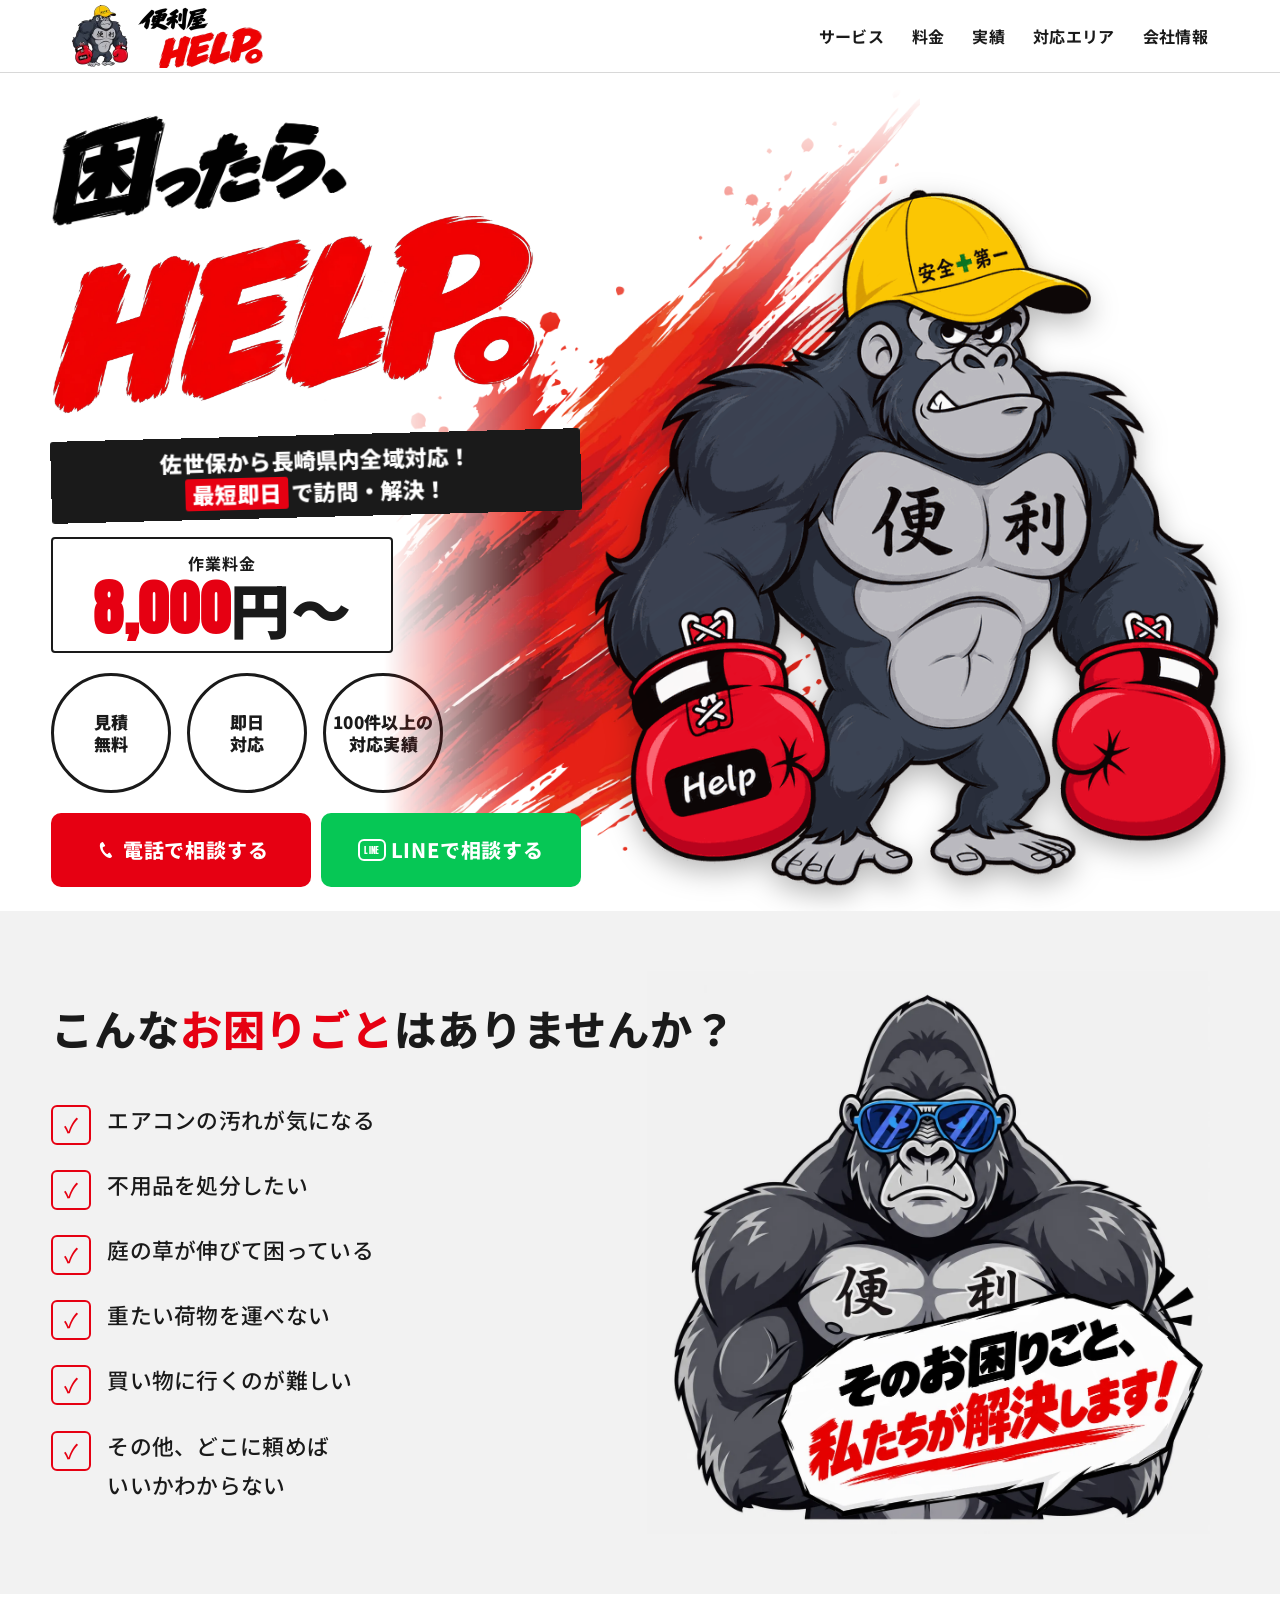
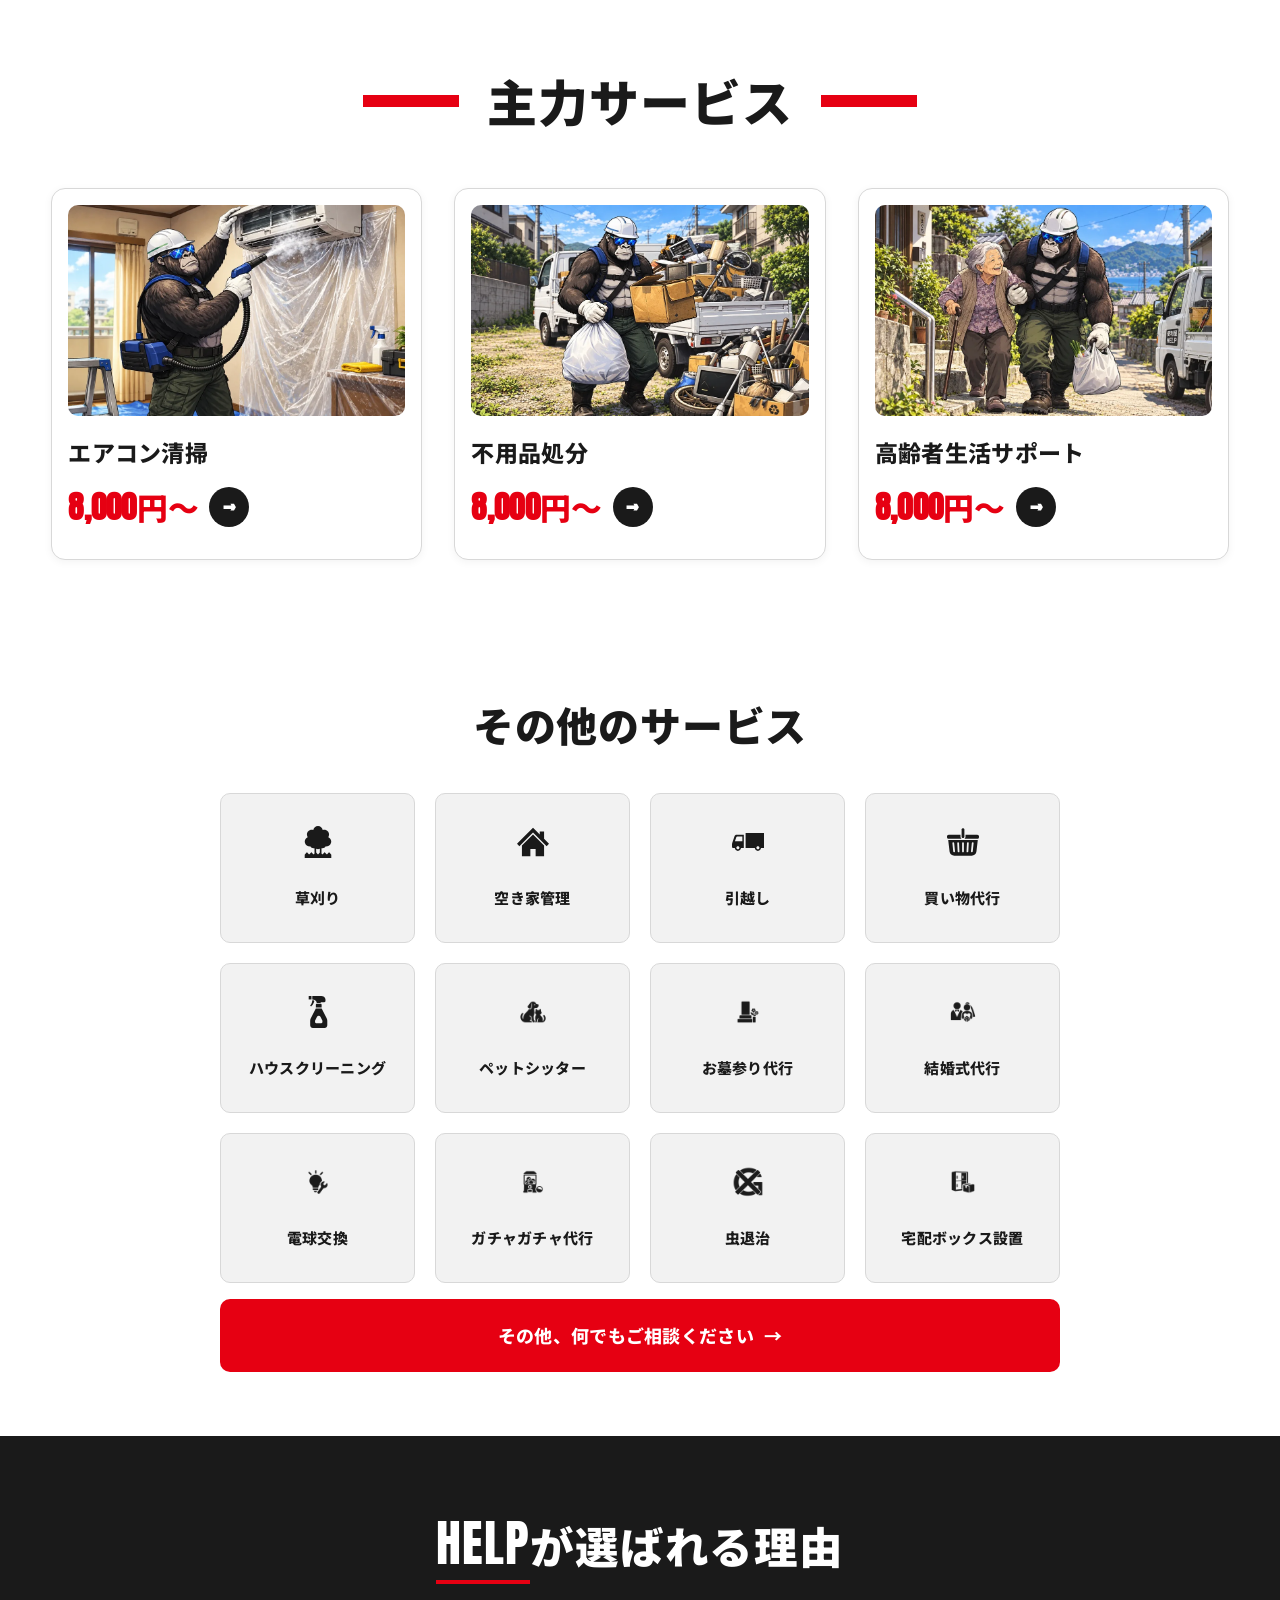
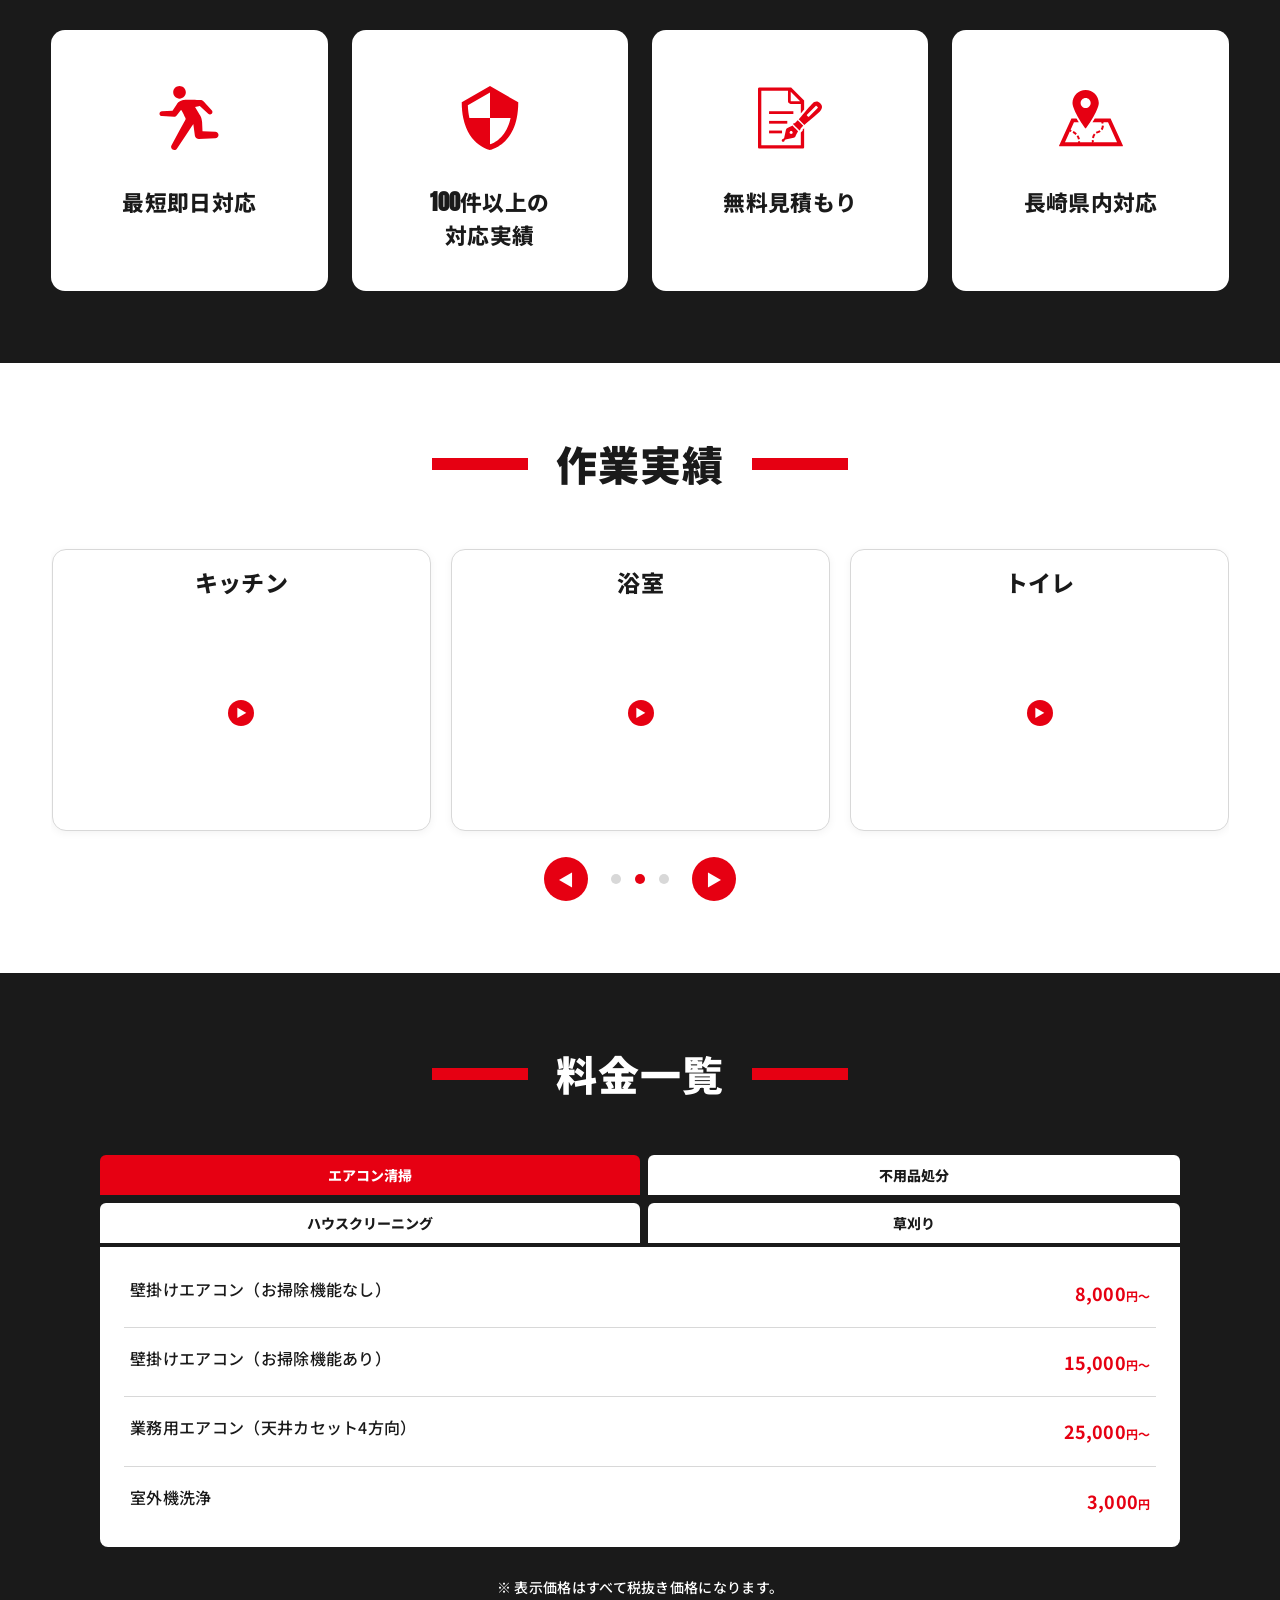
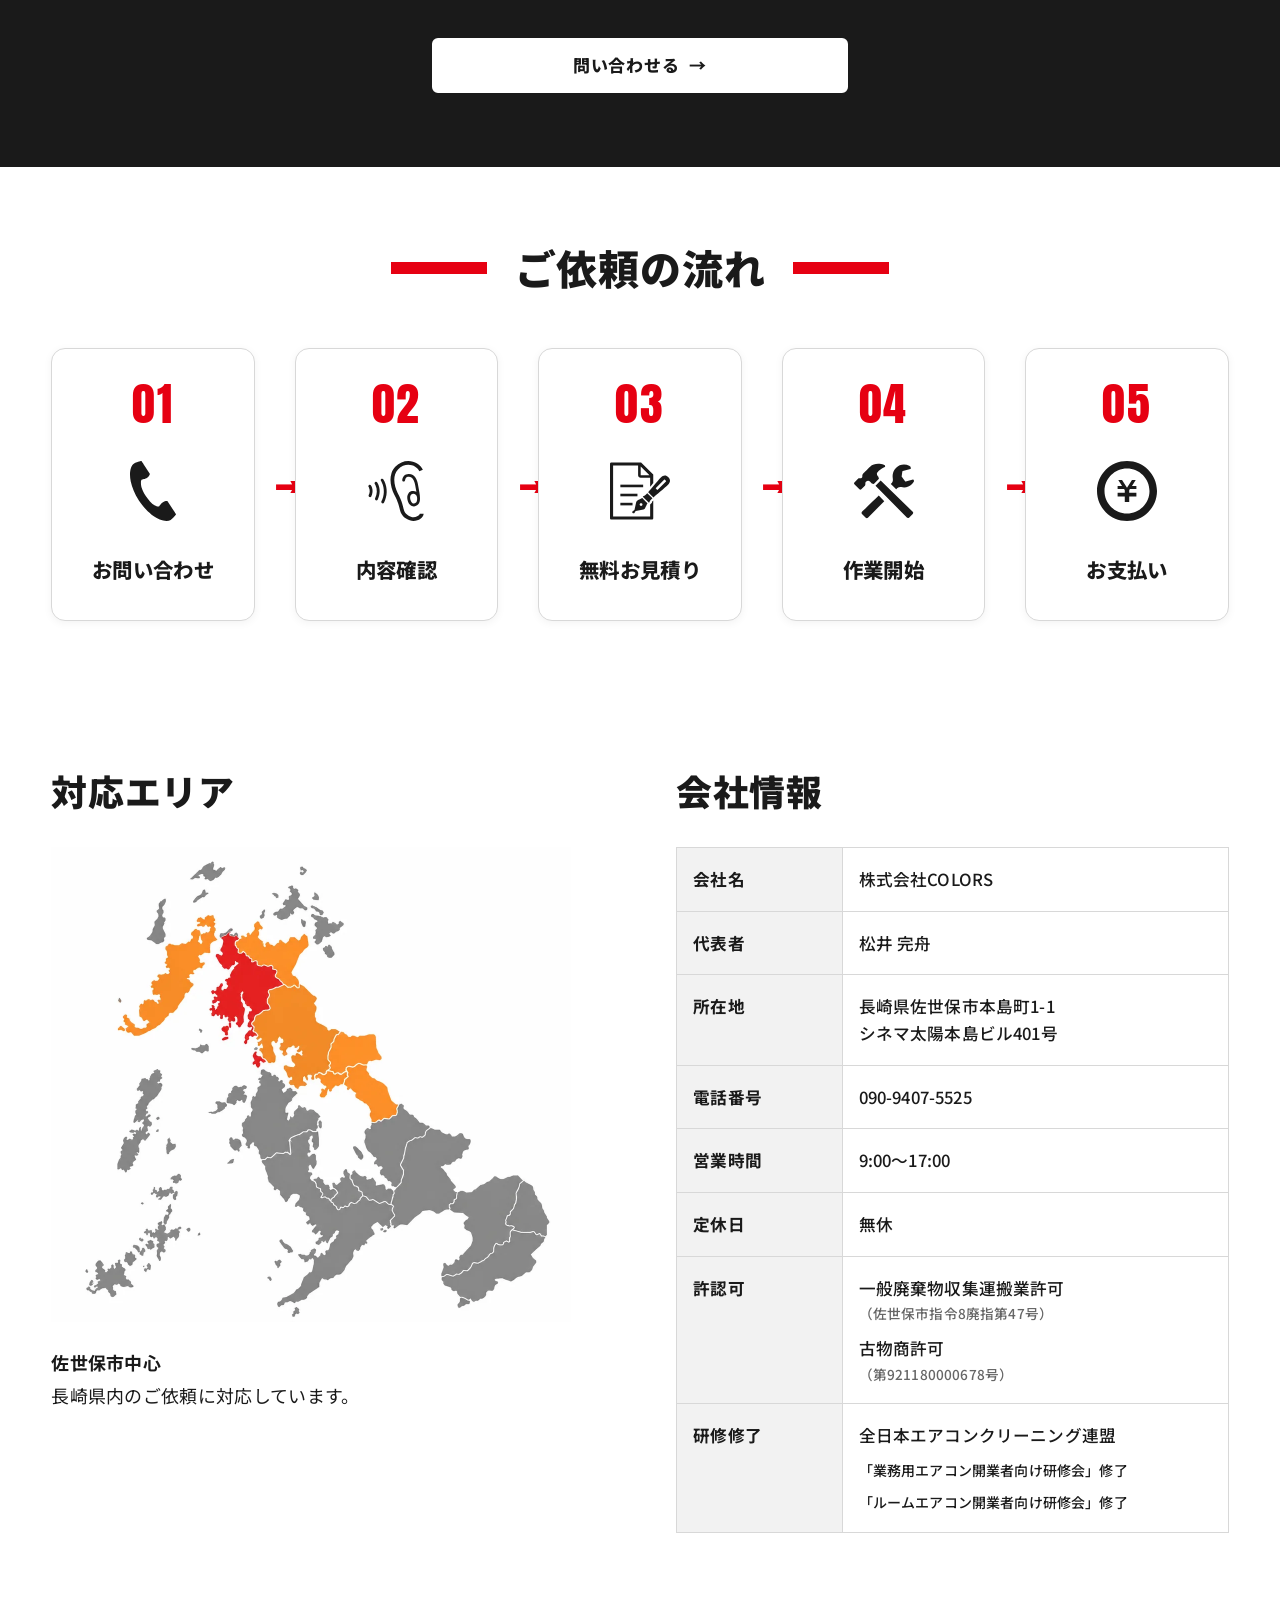
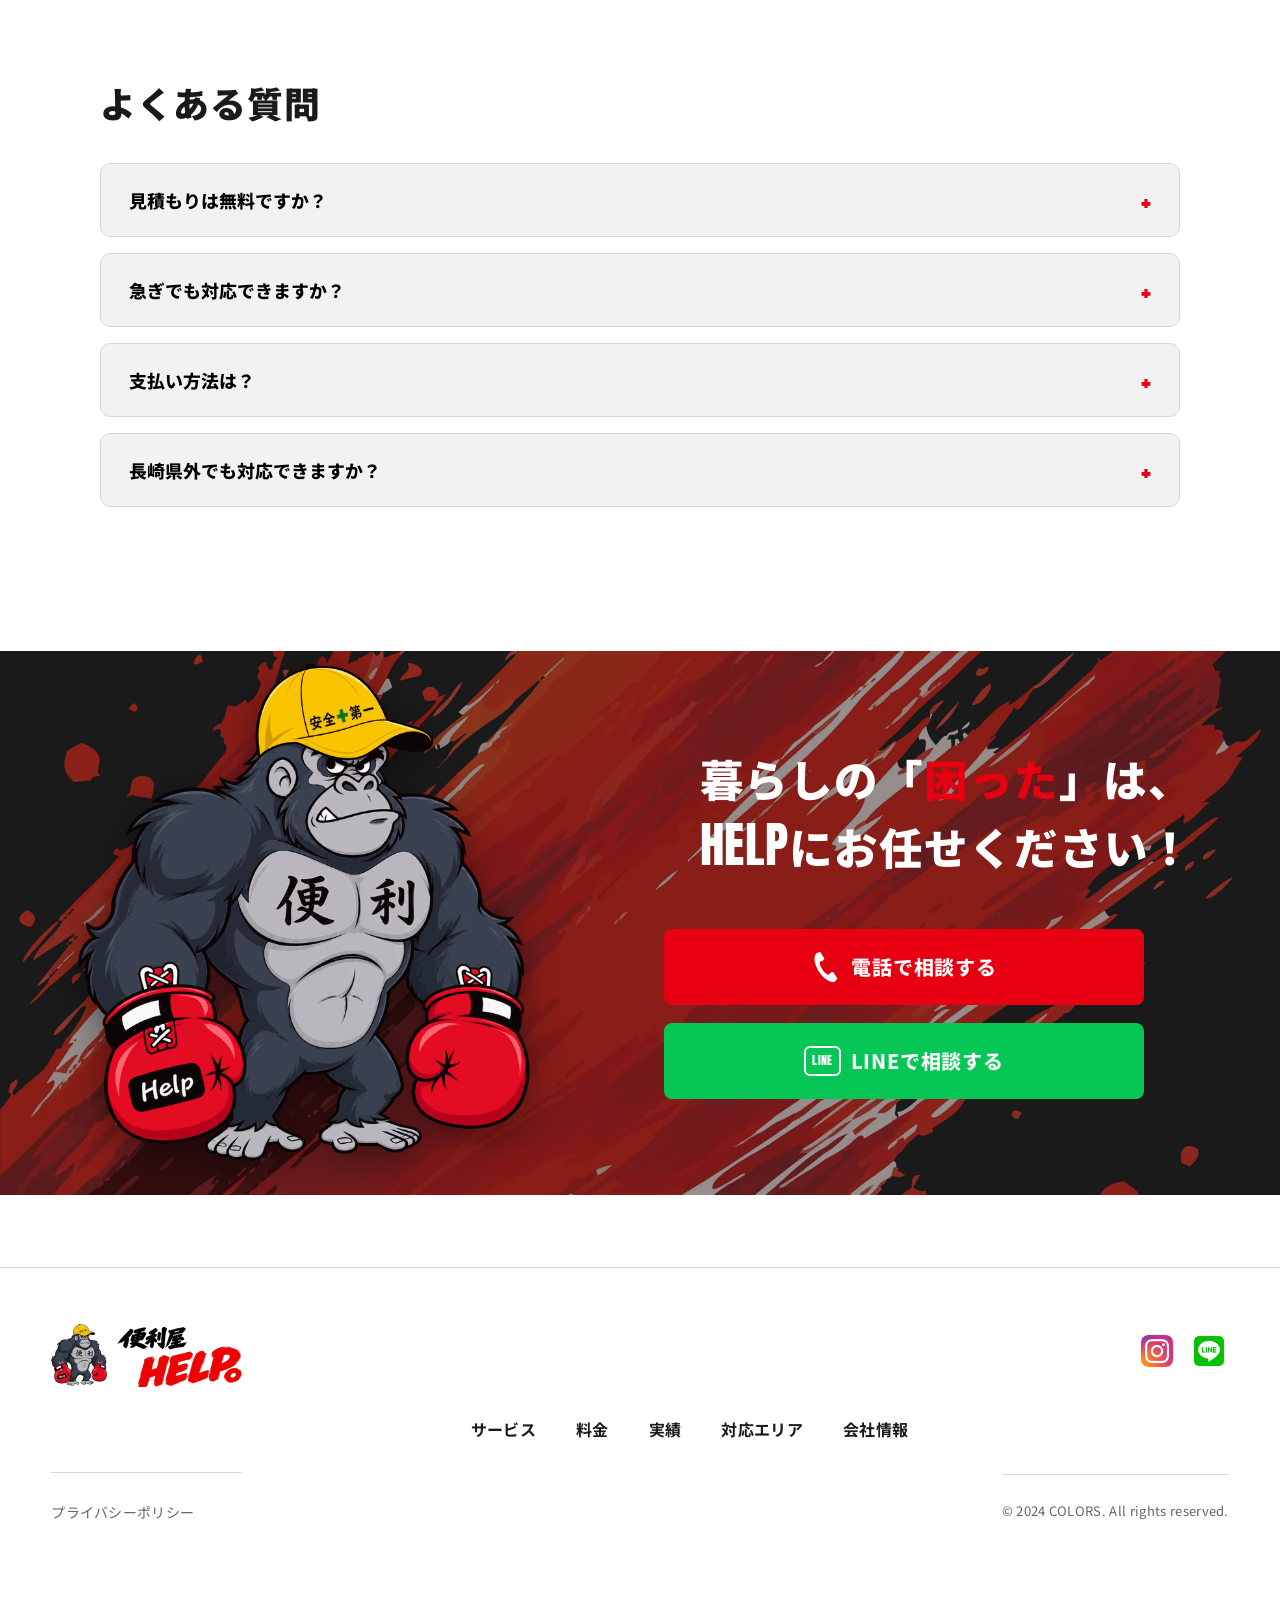
==== commit ecb0946a: "SEO: title/description、構造化データ、OGP・ファビコン、canonical、robots.txt・sitemap.xml を追加 - titleとdescriptionを本番用" ====
--- a/index.html
+++ b/index.html
@@ -3,9 +3,84 @@
 <head>
 <meta charset="UTF-8">
 <meta name="viewport" content="width=device-width, initial-scale=1.0">
-<title>便利屋HELP | ワイヤーフレーム</title>
+<title>佐世保の便利屋HELP｜不用品回収・エアコン清掃・草刈り｜長崎県全域対応</title>
+<!-- ▼公開日にこの1行を削除する（削除するまでGoogleの検索結果に出ません） -->
 <meta name="robots" content="noindex, nofollow">
-<meta name="description" content="便利屋HELP モバイル版ワイヤーフレーム（骨格）。テキスト・画像は後から差し替え可能な構造。">
+<meta name="description" content="佐世保市の便利屋HELP。エアコン清掃・不用品処分・草刈り・高齢者サポートなど、作業料金8,000円〜、見積無料・最短即日対応。長崎県内全域OK。">
+<link rel="canonical" href="https://benriya-help.com/">
+
+<!-- ファビコン -->
+<link rel="icon" href="/favicon.ico" sizes="48x48">
+<link rel="icon" href="/images/icon-192.png" type="image/png" sizes="192x192">
+<link rel="apple-touch-icon" href="/images/apple-touch-icon.png">
+<meta name="theme-color" content="#e60012">
+
+<!-- OGP（LINE・Instagram・Facebook・X でURLを貼った時のプレビュー） -->
+<meta property="og:type" content="website">
+<meta property="og:site_name" content="便利屋HELP">
+<meta property="og:title" content="佐世保の便利屋HELP｜不用品回収・エアコン清掃・草刈り｜長崎県全域対応">
+<meta property="og:description" content="佐世保市の便利屋HELP。作業料金8,000円〜、見積無料・最短即日対応。長崎県内全域OK。">
+<meta property="og:url" content="https://benriya-help.com/">
+<meta property="og:image" content="https://benriya-help.com/images/ogp.jpg">
+<meta property="og:image:width" content="1200">
+<meta property="og:image:height" content="630">
+<meta property="og:locale" content="ja_JP">
+<meta name="twitter:card" content="summary_large_image">
+
+<!-- 構造化データ（Googleに店舗情報を伝える） -->
+<script type="application/ld+json">
+{
+  "@context": "https://schema.org",
+  "@type": "HomeAndConstructionBusiness",
+  "@id": "https://benriya-help.com/#business",
+  "name": "便利屋HELP",
+  "alternateName": "HELP",
+  "description": "佐世保市を中心に長崎県内全域で、エアコン清掃・不用品処分・草刈り・高齢者生活サポートなどを行う便利屋です。見積無料・最短即日対応。",
+  "url": "https://benriya-help.com/",
+  "logo": "https://benriya-help.com/images/logo-help-gorilla.png",
+  "image": "https://benriya-help.com/images/ogp.jpg",
+  "telephone": "+81-90-6586-9995",
+  "priceRange": "¥8,000〜",
+  "paymentAccepted": "現金, 銀行振込",
+  "address": {
+    "@type": "PostalAddress",
+    "streetAddress": "本島町1-1 シネマ太陽本島ビル401号",
+    "addressLocality": "佐世保市",
+    "addressRegion": "長崎県",
+    "addressCountry": "JP"
+  },
+  "openingHoursSpecification": {
+    "@type": "OpeningHoursSpecification",
+    "dayOfWeek": ["Monday","Tuesday","Wednesday","Thursday","Friday","Saturday","Sunday"],
+    "opens": "09:00",
+    "closes": "17:00"
+  },
+  "areaServed": [
+    { "@type": "City", "name": "佐世保市" },
+    { "@type": "AdministrativeArea", "name": "長崎県" }
+  ],
+  "parentOrganization": {
+    "@type": "Organization",
+    "name": "株式会社COLORS",
+    "telephone": "+81-90-9407-5525"
+  },
+  "sameAs": [
+    "https://www.instagram.com/benriya_help/",
+    "https://lin.ee/pJm7vTQ"
+  ],
+  "hasOfferCatalog": {
+    "@type": "OfferCatalog",
+    "name": "便利屋サービス",
+    "itemListElement": [
+      { "@type": "Offer", "itemOffered": { "@type": "Service", "name": "エアコン清掃" } },
+      { "@type": "Offer", "itemOffered": { "@type": "Service", "name": "不用品処分" } },
+      { "@type": "Offer", "itemOffered": { "@type": "Service", "name": "高齢者生活サポート" } },
+      { "@type": "Offer", "itemOffered": { "@type": "Service", "name": "草刈り" } },
+      { "@type": "Offer", "itemOffered": { "@type": "Service", "name": "空き家管理" } }
+    ]
+  }
+}
+</script>
 <link rel="preload" as="image" href="images/fv-komattara.webp" type="image/webp">
 <link rel="preload" as="image" href="images/fv-help.webp" type="image/webp">
 <link rel="preload" as="image" href="images/fv-gorilla.png">
@@ -27,7 +102,7 @@
   }, 4000);
 })();
 </script>
-<link rel="stylesheet" href="style.css?v=20261015-9">
+<link rel="stylesheet" href="style.css?v=20261120-1">
 </head>
 <body>
 
@@ -109,6 +184,7 @@
     <div class="fv__inner">
 
       <h1 class="fv__title reveal" data-reveal-delay="0.1">
+        <span class="visually-hidden">佐世保の便利屋HELP</span>
         <picture><source srcset="images/fv-komattara.webp" type="image/webp"><img class="fv__title-img fv__title-img--jp" src="images/fv-komattara.png?v=20261015" alt="困ったら、" width="1340" height="637"></picture>
         <picture><source srcset="images/fv-help.webp" type="image/webp"><img class="fv__title-img fv__title-img--help" src="images/fv-help.png?v=20261015" alt="HELP。" width="1658" height="683"></picture>
       </h1>
--- a/style.css
+++ b/style.css
@@ -2263,3 +2263,12 @@
     transition: none;
   }
 }
+
+/* 見た目には表示せず、検索エンジンと読み上げソフトにだけ伝える文字 */
+.visually-hidden {
+  position: absolute !important;
+  width: 1px; height: 1px;
+  margin: -1px; padding: 0; border: 0;
+  overflow: hidden; clip: rect(0 0 0 0); clip-path: inset(50%);
+  white-space: nowrap;
+}
